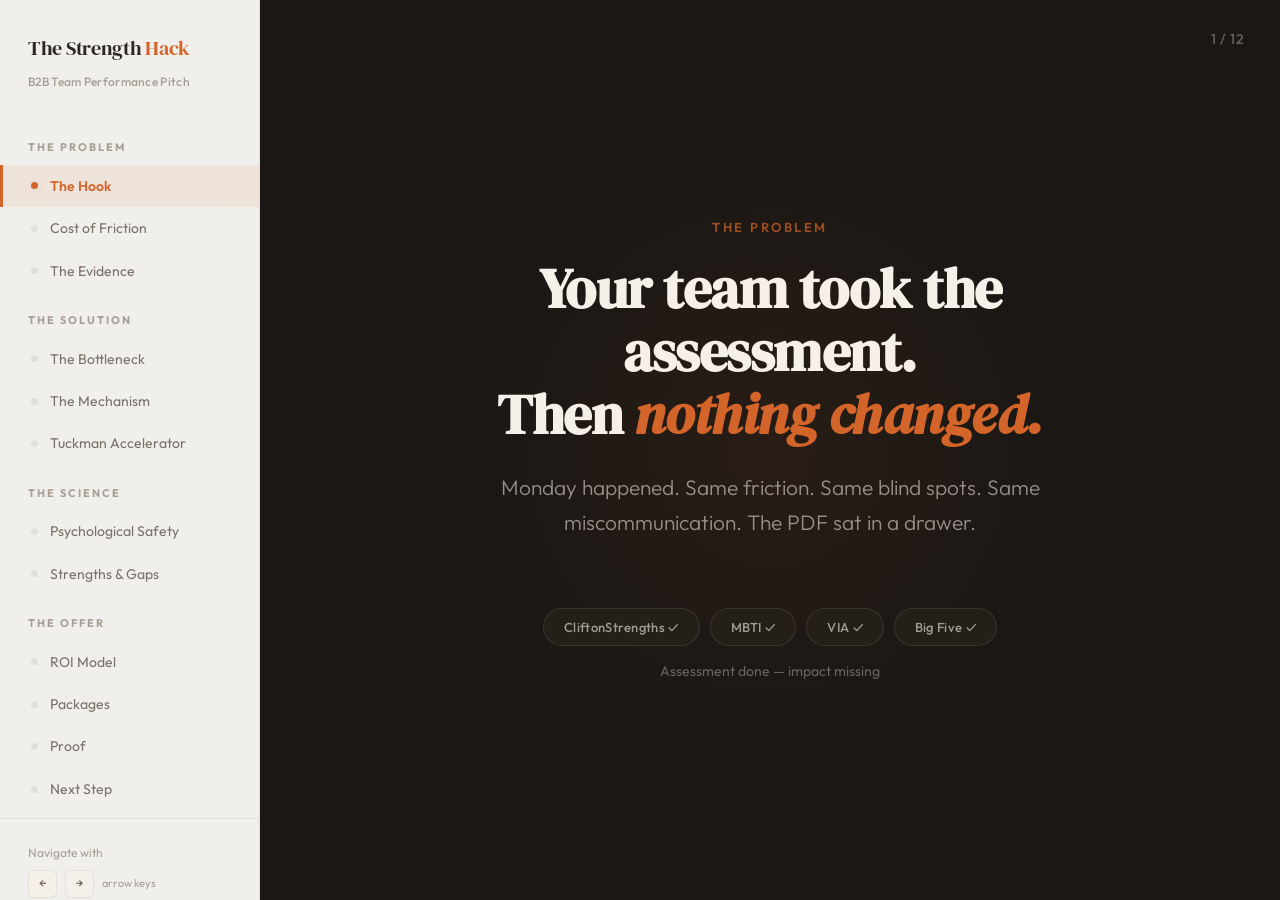
==== index.html @ 3b868e4e "Add files via upload" ====
<!DOCTYPE html>
<html lang="en">
<head>
<meta charset="UTF-8">
<meta name="viewport" content="width=device-width, initial-scale=1.0">
<title>The Strength Hack — B2B Pitch Deck</title>
<link rel="preconnect" href="https://fonts.googleapis.com">
<link rel="preconnect" href="https://fonts.gstatic.com" crossorigin>
<link href="https://fonts.googleapis.com/css2?family=DM+Serif+Display:ital@0;1&family=Outfit:wght@300;400;500;600;700&display=swap" rel="stylesheet">
<style>
  :root {
    --font-heading: 'DM Serif Display', Georgia, serif;
    --font-body: 'Outfit', -apple-system, sans-serif;
    --color-bg: #FDFBF7;
    --color-bg-alt: #F5F0E8;
    --color-bg-dark: #1A1714;
    --color-bg-dark-alt: #242018;
    --color-text: #2C2824;
    --color-text-muted: #7A7168;
    --color-text-light: #A89F94;
    --color-text-on-dark: #F5F0E8;
    --color-accent: #D4652A;
    --color-accent-hover: #BF5520;
    --color-accent-light: rgba(212, 101, 42, 0.08);
    --color-accent-glow: rgba(212, 101, 42, 0.15);
    --color-warm-gold: #C49A2A;
    --color-border: rgba(44, 40, 36, 0.08);
    --color-border-dark: rgba(245, 240, 232, 0.1);
    --radius-pill: 980px;
    --radius-card: 20px;
    --radius-small: 12px;
    --max-width: 1120px;
  }

  *, *::before, *::after { margin: 0; padding: 0; box-sizing: border-box; }
  html { -webkit-font-smoothing: antialiased; }

  body {
    font-family: var(--font-body);
    color: var(--color-text);
    background: var(--color-bg-dark);
    line-height: 1.6;
    overflow: hidden;
    height: 100vh;
    width: 100vw;
  }

  /* ——— LAYOUT ——— */
  .presentation-wrapper {
    display: flex;
    height: 100vh;
    width: 100vw;
  }

  /* ——— CHAPTER NAV ——— */
  .chapter-nav {
    width: 260px;
    min-width: 260px;
    height: 100vh;
    background: rgba(253, 251, 247, 0.95);
    backdrop-filter: blur(20px);
    -webkit-backdrop-filter: blur(20px);
    border-right: 1px solid var(--color-border);
    display: flex;
    flex-direction: column;
    padding: 32px 0;
    overflow-y: auto;
    z-index: 10;
  }

  .nav-brand {
    font-family: var(--font-heading);
    font-size: 20px;
    color: var(--color-text);
    padding: 0 28px;
    margin-bottom: 8px;
    letter-spacing: -0.3px;
  }
  .nav-brand span { color: var(--color-accent); }

  .nav-subtitle {
    font-size: 12px;
    font-weight: 500;
    color: var(--color-text-light);
    padding: 0 28px;
    margin-bottom: 36px;
    letter-spacing: 0.3px;
  }

  .chapter-group {
    margin-bottom: 8px;
  }

  .chapter-heading {
    font-size: 11px;
    font-weight: 700;
    letter-spacing: 2px;
    text-transform: uppercase;
    color: var(--color-text-light);
    padding: 12px 28px 8px;
  }

  .chapter-item {
    display: flex;
    align-items: center;
    gap: 12px;
    padding: 10px 28px;
    font-size: 14px;
    font-weight: 400;
    color: var(--color-text-muted);
    cursor: pointer;
    transition: all 0.25s ease;
    border-left: 3px solid transparent;
    text-decoration: none;
  }
  .chapter-item:hover {
    color: var(--color-text);
    background: var(--color-accent-light);
  }
  .chapter-item.active {
    color: var(--color-accent);
    font-weight: 600;
    background: var(--color-accent-light);
    border-left-color: var(--color-accent);
  }

  .chapter-dot {
    width: 7px;
    height: 7px;
    border-radius: 50%;
    background: var(--color-border);
    flex-shrink: 0;
    transition: all 0.25s ease;
  }
  .chapter-item.active .chapter-dot {
    background: var(--color-accent);
    box-shadow: 0 0 8px var(--color-accent-glow);
  }

  .nav-footer {
    margin-top: auto;
    padding: 24px 28px 0;
    border-top: 1px solid var(--color-border);
    font-size: 12px;
    color: var(--color-text-light);
  }
  .nav-footer-keys {
    display: flex;
    gap: 8px;
    margin-top: 8px;
  }
  .key-badge {
    padding: 4px 10px;
    border-radius: 6px;
    background: var(--color-bg-alt);
    border: 1px solid var(--color-border);
    font-size: 11px;
    font-weight: 600;
    color: var(--color-text-muted);
  }

  /* ——— SLIDE AREA ——— */
  .slide-area {
    flex: 1;
    height: 100vh;
    position: relative;
    overflow: hidden;
  }

  /* ——— SLIDE COUNTER ——— */
  .slide-counter {
    position: absolute;
    top: 28px;
    right: 36px;
    font-family: var(--font-body);
    font-size: 14px;
    font-weight: 500;
    color: var(--color-text-light);
    z-index: 20;
    letter-spacing: 0.5px;
    transition: color 0.5s ease;
  }
  .slide-counter.on-dark {
    color: rgba(245, 240, 232, 0.35);
  }

  /* ——— SLIDES ——— */
  .slide {
    position: absolute;
    inset: 0;
    display: flex;
    align-items: center;
    justify-content: center;
    padding: clamp(40px, 5vw, 80px);
    opacity: 0;
    transform: translateY(40px);
    transition: opacity 0.7s cubic-bezier(0.25, 0.46, 0.45, 0.94),
                transform 0.7s cubic-bezier(0.25, 0.46, 0.45, 0.94);
    pointer-events: none;
    will-change: opacity, transform;
  }
  .slide.active {
    opacity: 1;
    transform: translateY(0);
    pointer-events: auto;
  }
  .slide.exit-up {
    opacity: 0;
    transform: translateY(-40px);
  }

  .slide-inner {
    width: 100%;
    max-width: var(--max-width);
    margin: 0 auto;
  }

  /* ——— BACKGROUNDS ——— */
  .bg-light { background: var(--color-bg); }
  .bg-alt { background: var(--color-bg-alt); }
  .bg-dark {
    background: var(--color-bg-dark);
    color: var(--color-text-on-dark);
  }
  .bg-dark-alt {
    background: linear-gradient(135deg, var(--color-bg-dark) 0%, var(--color-bg-dark-alt) 100%);
    color: var(--color-text-on-dark);
  }

  /* ——— GLOW EFFECTS ——— */
  .glow-center::before {
    content: '';
    position: absolute;
    top: 50%;
    left: 50%;
    transform: translate(-50%, -50%);
    width: 700px;
    height: 700px;
    background: radial-gradient(circle, rgba(212, 101, 42, 0.08) 0%, transparent 60%);
    pointer-events: none;
  }
  .glow-top::before {
    content: '';
    position: absolute;
    top: -30%;
    left: 50%;
    transform: translateX(-50%);
    width: 800px;
    height: 800px;
    background: radial-gradient(circle, var(--color-accent-glow) 0%, transparent 70%);
    pointer-events: none;
    opacity: 0.5;
  }

  /* ——— TYPOGRAPHY ——— */
  .slide-label {
    font-family: var(--font-body);
    font-weight: 600;
    font-size: 13px;
    letter-spacing: 2.5px;
    text-transform: uppercase;
    color: var(--color-accent);
    margin-bottom: 20px;
    display: inline-block;
  }
  .bg-dark .slide-label,
  .bg-dark-alt .slide-label { color: rgba(212, 101, 42, 0.7); }

  .slide-headline {
    font-family: var(--font-heading);
    font-size: clamp(32px, 4.5vw, 56px);
    line-height: 1.12;
    letter-spacing: -0.5px;
    color: var(--color-text);
    max-width: 800px;
  }
  .bg-dark .slide-headline,
  .bg-dark-alt .slide-headline { color: var(--color-text-on-dark); }
  .slide-headline em {
    font-style: italic;
    color: var(--color-accent);
  }

  .slide-subhead {
    font-size: clamp(17px, 2vw, 21px);
    line-height: 1.65;
    color: var(--color-text-muted);
    max-width: 640px;
    font-weight: 300;
    margin-top: 24px;
  }
  .bg-dark .slide-subhead,
  .bg-dark-alt .slide-subhead { color: rgba(245, 240, 232, 0.55); }

  .slide-body {
    font-size: clamp(15px, 1.6vw, 18px);
    line-height: 1.75;
    color: var(--color-text-muted);
    max-width: 600px;
  }
  .bg-dark .slide-body,
  .bg-dark-alt .slide-body { color: rgba(245, 240, 232, 0.6); }

  /* ——— CARDS ——— */
  .card {
    padding: 36px 32px;
    border-radius: var(--radius-card);
    background: var(--color-bg);
    border: 1px solid var(--color-border);
    transition: all 0.3s ease;
  }
  .card-dark {
    background: var(--color-bg-dark-alt);
    border-color: var(--color-border-dark);
  }
  .card-accent {
    border-color: rgba(212, 101, 42, 0.15);
    background: linear-gradient(135deg, var(--color-accent-light), rgba(196, 154, 42, 0.04));
  }

  /* ——— STAT BLOCKS ——— */
  .stat-number {
    font-family: var(--font-heading);
    font-size: clamp(40px, 5vw, 64px);
    line-height: 1;
    color: var(--color-accent);
  }
  .stat-label {
    font-size: 15px;
    font-weight: 500;
    color: var(--color-text-muted);
    margin-top: 8px;
  }
  .bg-dark .stat-label,
  .bg-dark-alt .stat-label { color: rgba(245, 240, 232, 0.5); }

  /* ——— ICON BLOCKS ——— */
  .icon-box {
    width: 56px;
    height: 56px;
    border-radius: 16px;
    background: var(--color-accent-light);
    display: flex;
    align-items: center;
    justify-content: center;
    font-size: 26px;
    flex-shrink: 0;
  }
  .icon-box-dark {
    background: rgba(212, 101, 42, 0.12);
  }
  .icon-box-gold {
    background: rgba(196, 154, 42, 0.1);
  }

  /* ——— FLOW ARROW ——— */
  .flow-row {
    display: flex;
    align-items: center;
    gap: 24px;
    flex-wrap: wrap;
  }
  .flow-arrow {
    font-size: 24px;
    color: var(--color-text-light);
    font-weight: 300;
  }
  .bg-dark .flow-arrow { color: rgba(245, 240, 232, 0.2); }

  /* ——— GRID LAYOUTS ——— */
  .grid-2 { display: grid; grid-template-columns: 1fr 1fr; gap: 32px; align-items: start; }
  .grid-3 { display: grid; grid-template-columns: repeat(3, 1fr); gap: 28px; }
  .grid-4 { display: grid; grid-template-columns: repeat(4, 1fr); gap: 24px; }
  .grid-center { align-items: center; }

  /* ——— COMPARISON ——— */
  .vs-divider {
    width: 56px;
    height: 56px;
    border-radius: 50%;
    background: var(--color-accent);
    color: #fff;
    display: flex;
    align-items: center;
    justify-content: center;
    font-family: var(--font-heading);
    font-size: 18px;
    margin: 0 auto;
    position: relative;
    z-index: 2;
    box-shadow: 0 4px 20px rgba(212, 101, 42, 0.3);
  }

  /* ——— STEP LINE ——— */
  .step-row {
    display: flex;
    gap: 40px;
    position: relative;
  }
  .step-item {
    flex: 1;
    text-align: center;
  }
  .step-num {
    width: 64px;
    height: 64px;
    border-radius: 50%;
    border: 2px solid var(--color-accent);
    display: flex;
    align-items: center;
    justify-content: center;
    font-family: var(--font-heading);
    font-size: 26px;
    color: var(--color-accent);
    margin: 0 auto 20px;
    position: relative;
    z-index: 2;
  }
  .bg-dark .step-num {
    background: var(--color-bg-dark);
  }
  .step-title {
    font-family: var(--font-heading);
    font-size: 20px;
    color: var(--color-text);
    margin-bottom: 10px;
  }
  .bg-dark .step-title { color: var(--color-text-on-dark); }
  .step-desc {
    font-size: 15px;
    color: var(--color-text-muted);
    line-height: 1.65;
  }
  .bg-dark .step-desc { color: rgba(245, 240, 232, 0.5); }

  /* ——— TIMELINE ——— */
  .timeline {
    display: flex;
    align-items: flex-start;
    gap: 4px;
    margin-top: 40px;
    position: relative;
  }
  .timeline-stage {
    flex: 1;
    text-align: center;
    position: relative;
  }
  .timeline-bar {
    height: 8px;
    border-radius: 4px;
    margin-bottom: 16px;
    transition: all 0.3s ease;
  }
  .timeline-name {
    font-family: var(--font-heading);
    font-size: 17px;
    margin-bottom: 6px;
  }
  .timeline-detail {
    font-size: 13px;
    color: var(--color-text-muted);
    line-height: 1.5;
  }

  /* ——— PACKAGE CARDS ——— */
  .package-card {
    padding: 40px 32px;
    border-radius: var(--radius-card);
    background: var(--color-bg);
    border: 1px solid var(--color-border);
    display: flex;
    flex-direction: column;
  }
  .package-card.featured {
    border-color: var(--color-accent);
    box-shadow: 0 8px 40px rgba(212, 101, 42, 0.12);
    position: relative;
  }
  .package-card.featured::before {
    content: 'Recommended';
    position: absolute;
    top: -13px;
    left: 50%;
    transform: translateX(-50%);
    padding: 5px 18px;
    font-size: 11px;
    font-weight: 700;
    letter-spacing: 1px;
    text-transform: uppercase;
    color: #fff;
    background: var(--color-accent);
    border-radius: var(--radius-pill);
  }
  .package-name {
    font-family: var(--font-heading);
    font-size: 24px;
    color: var(--color-text);
    margin-bottom: 6px;
  }
  .package-duration {
    font-size: 14px;
    color: var(--color-accent);
    font-weight: 600;
    margin-bottom: 16px;
  }
  .package-desc {
    font-size: 15px;
    color: var(--color-text-muted);
    line-height: 1.65;
    margin-bottom: 24px;
    padding-bottom: 24px;
    border-bottom: 1px solid var(--color-border);
  }
  .package-list {
    list-style: none;
    flex: 1;
  }
  .package-list li {
    font-size: 14px;
    color: var(--color-text-muted);
    padding: 6px 0;
    display: flex;
    align-items: flex-start;
    gap: 10px;
    line-height: 1.5;
  }
  .package-list li::before {
    content: '✓';
    color: var(--color-accent);
    font-weight: 700;
    flex-shrink: 0;
    margin-top: 1px;
  }

  /* ——— BUTTONS ——— */
  .btn-primary {
    display: inline-flex;
    align-items: center;
    justify-content: center;
    padding: 16px 36px;
    font-family: var(--font-body);
    font-weight: 600;
    font-size: 16px;
    color: #fff;
    background: var(--color-accent);
    border: none;
    border-radius: var(--radius-pill);
    cursor: pointer;
    text-decoration: none;
    transition: all 0.3s cubic-bezier(0.25, 0.46, 0.45, 0.94);
    box-shadow: 0 4px 20px rgba(212, 101, 42, 0.25);
  }
  .btn-primary:hover {
    background: var(--color-accent-hover);
    transform: translateY(-2px);
    box-shadow: 0 8px 32px rgba(212, 101, 42, 0.35);
  }
  .btn-dark {
    display: inline-flex;
    align-items: center;
    justify-content: center;
    padding: 16px 36px;
    font-family: var(--font-body);
    font-weight: 600;
    font-size: 16px;
    color: var(--color-bg-dark);
    background: var(--color-text-on-dark);
    border: none;
    border-radius: var(--radius-pill);
    cursor: pointer;
    text-decoration: none;
    transition: all 0.3s ease;
  }
  .btn-dark:hover { background: #fff; }

  /* ——— PROOF BADGES ——— */
  .badge-row {
    display: flex;
    flex-wrap: wrap;
    gap: 10px;
    margin-top: 20px;
  }
  .badge {
    padding: 8px 20px;
    border-radius: var(--radius-pill);
    font-size: 13px;
    font-weight: 500;
    letter-spacing: 0.3px;
  }
  .badge-light {
    background: var(--color-bg);
    border: 1px solid var(--color-border);
    color: var(--color-text-muted);
  }
  .badge-dark {
    background: var(--color-bg-dark-alt);
    border: 1px solid var(--color-border-dark);
    color: rgba(245, 240, 232, 0.6);
  }

  /* ——— CONTENT ANIMATIONS ——— */
  .slide .anim {
    opacity: 0;
    transform: translateY(24px);
    transition: opacity 0.6s cubic-bezier(0.25, 0.46, 0.45, 0.94),
                transform 0.6s cubic-bezier(0.25, 0.46, 0.45, 0.94);
  }
  .slide.active .anim { opacity: 1; transform: translateY(0); }
  .slide.active .anim.d1 { transition-delay: 0.1s; }
  .slide.active .anim.d2 { transition-delay: 0.2s; }
  .slide.active .anim.d3 { transition-delay: 0.3s; }
  .slide.active .anim.d4 { transition-delay: 0.4s; }
  .slide.active .anim.d5 { transition-delay: 0.5s; }
  .slide.active .anim.d6 { transition-delay: 0.6s; }

  /* ——— QUOTE ——— */
  .quote-mark {
    font-family: var(--font-heading);
    font-size: 72px;
    line-height: 1;
    color: var(--color-accent);
    opacity: 0.3;
    margin-bottom: -16px;
  }

  /* ——— COST LIST ——— */
  .cost-item {
    display: flex;
    align-items: center;
    gap: 16px;
    padding: 16px 0;
    border-bottom: 1px solid var(--color-border);
  }
  .cost-item:last-child { border-bottom: none; }
  .cost-emoji {
    font-size: 22px;
    width: 40px;
    text-align: center;
    flex-shrink: 0;
  }
  .cost-text {
    font-size: 17px;
    color: var(--color-text);
    font-weight: 500;
  }

  /* ——— BEFORE / AFTER ——— */
  .before-after-header {
    font-family: var(--font-heading);
    font-size: 20px;
    margin-bottom: 20px;
    padding-bottom: 16px;
    border-bottom: 1px solid var(--color-border);
  }
  .before-after-header.before { color: var(--color-text-muted); }
  .before-after-header.after { color: var(--color-accent); }
  .ba-list {
    list-style: none;
  }
  .ba-list li {
    font-size: 15px;
    color: var(--color-text-muted);
    padding: 7px 0;
    display: flex;
    align-items: flex-start;
    gap: 10px;
    line-height: 1.55;
  }
  .ba-list li .li-icon {
    flex-shrink: 0;
    margin-top: 2px;
    font-size: 14px;
  }

  /* ——— RESPONSIVE ——— */
  @media (max-width: 1100px) {
    .grid-2 { grid-template-columns: 1fr; }
    .grid-3 { grid-template-columns: 1fr; }
    .grid-4 { grid-template-columns: 1fr 1fr; }
    .step-row { flex-direction: column; gap: 24px; }
    .timeline { flex-direction: column; }
  }
  @media (max-width: 800px) {
    .chapter-nav { display: none; }
    .grid-4 { grid-template-columns: 1fr; }
  }
</style>
</head>
<body>

<div class="presentation-wrapper">

  <!-- CHAPTER NAV -->
  <nav class="chapter-nav">
    <a href="https://strength-hack.com/" target="_blank" class="nav-brand" style="text-decoration: none; color: var(--color-text);">The Strength <span>Hack</span></a>
    <div class="nav-subtitle">B2B Team Performance Pitch</div>

    <div class="chapter-group">
      <div class="chapter-heading">The Problem</div>
      <div class="chapter-item active" data-slide="0">
        <span class="chapter-dot"></span> The Hook
      </div>
      <div class="chapter-item" data-slide="1">
        <span class="chapter-dot"></span> Cost of Friction
      </div>
      <div class="chapter-item" data-slide="2">
        <span class="chapter-dot"></span> The Evidence
      </div>
    </div>

    <div class="chapter-group">
      <div class="chapter-heading">The Solution</div>
      <div class="chapter-item" data-slide="3">
        <span class="chapter-dot"></span> The Bottleneck
      </div>
      <div class="chapter-item" data-slide="4">
        <span class="chapter-dot"></span> The Mechanism
      </div>
      <div class="chapter-item" data-slide="5">
        <span class="chapter-dot"></span> Tuckman Accelerator
      </div>
    </div>

    <div class="chapter-group">
      <div class="chapter-heading">The Science</div>
      <div class="chapter-item" data-slide="6">
        <span class="chapter-dot"></span> Psychological Safety
      </div>
      <div class="chapter-item" data-slide="7">
        <span class="chapter-dot"></span> Strengths &amp; Gaps
      </div>
    </div>

    <div class="chapter-group">
      <div class="chapter-heading">The Offer</div>
      <div class="chapter-item" data-slide="8">
        <span class="chapter-dot"></span> ROI Model
      </div>
      <div class="chapter-item" data-slide="9">
        <span class="chapter-dot"></span> Packages
      </div>
      <div class="chapter-item" data-slide="10">
        <span class="chapter-dot"></span> Proof
      </div>
      <div class="chapter-item" data-slide="11">
        <span class="chapter-dot"></span> Next Step
      </div>
    </div>

    <div class="nav-footer">
      Navigate with
      <div class="nav-footer-keys">
        <span class="key-badge">←</span>
        <span class="key-badge">→</span>
        <span style="font-size: 11px; color: var(--color-text-light); align-self: center;">arrow keys</span>
      </div>
    </div>
  </nav>

  <!-- SLIDE AREA -->
  <div class="slide-area">
    <div class="slide-counter" id="slideCounter">1 / 12</div>

    <!-- ==================== SLIDE 1: HOOK ==================== -->
    <div class="slide bg-dark glow-center active" data-index="0">
      <div class="slide-inner" style="text-align: center; display: flex; flex-direction: column; align-items: center;">
        <div class="slide-label anim">The Problem</div>
        <h1 class="slide-headline anim d1" style="max-width: 760px;">
          Your team took the assessment.<br>Then <em>nothing changed.</em>
        </h1>
        <p class="slide-subhead anim d2" style="max-width: 580px; margin-left: auto; margin-right: auto;">
          Monday happened. Same friction. Same blind spots. Same miscommunication. The PDF sat in a drawer.
        </p>
        <div style="margin-top: 48px;" class="anim d3">
          <div class="badge-row" style="justify-content: center;">
            <span class="badge badge-dark">CliftonStrengths ✓</span>
            <span class="badge badge-dark">MBTI ✓</span>
            <span class="badge badge-dark">VIA ✓</span>
            <span class="badge badge-dark">Big Five ✓</span>
          </div>
          <p style="font-size: 14px; color: rgba(245,240,232,0.35); margin-top: 14px;">Assessment done — impact missing</p>
        </div>
      </div>
    </div>

    <!-- ==================== SLIDE 2: COST ==================== -->
    <div class="slide bg-light" data-index="1">
      <div class="slide-inner">
        <div class="slide-label anim">The Hidden Cost</div>
        <h2 class="slide-headline anim d1" style="max-width: 680px;">
          Friction isn't annoying.<br>It's <em>expensive.</em>
        </h2>
        <p class="slide-subhead anim d2" style="margin-bottom: 48px;">
          Every unresolved team problem compounds — across every person, every week.
        </p>
        <div class="grid-4 anim d3">
          <div class="card" style="text-align: center; padding: 32px 24px;">
            <div style="font-size: 32px; margin-bottom: 12px;">🐌</div>
            <div style="font-family: var(--font-heading); font-size: 18px; color: var(--color-text); margin-bottom: 8px;">Slower Decisions</div>
            <div style="font-size: 14px; color: var(--color-text-muted);">Unclear roles → more loops</div>
          </div>
          <div class="card" style="text-align: center; padding: 32px 24px;">
            <div style="font-size: 32px; margin-bottom: 12px;">🔁</div>
            <div style="font-family: var(--font-heading); font-size: 18px; color: var(--color-text); margin-bottom: 8px;">Repeated Rework</div>
            <div style="font-size: 14px; color: var(--color-text-muted);">Misalignment → wasted cycles</div>
          </div>
          <div class="card" style="text-align: center; padding: 32px 24px;">
            <div style="font-size: 32px; margin-bottom: 12px;">💥</div>
            <div style="font-family: var(--font-heading); font-size: 18px; color: var(--color-text); margin-bottom: 8px;">Avoidable Conflict</div>
            <div style="font-size: 14px; color: var(--color-text-muted);">Blind spots → friction</div>
          </div>
          <div class="card" style="text-align: center; padding: 32px 24px;">
            <div style="font-size: 32px; margin-bottom: 12px;">👋</div>
            <div style="font-family: var(--font-heading); font-size: 18px; color: var(--color-text); margin-bottom: 8px;">Quiet Quitting</div>
            <div style="font-size: 14px; color: var(--color-text-muted);">Disengagement → turnover</div>
          </div>
        </div>
        <p class="anim d4" style="font-size: 15px; color: var(--color-text-light); margin-top: 32px; text-align: center;">
          Even a small efficiency gain pays back immediately — because it scales across every week, every person.
        </p>
      </div>
    </div>

    <!-- ==================== SLIDE 3: EVIDENCE ==================== -->
    <div class="slide bg-alt" data-index="2">
      <div class="slide-inner">
        <div class="grid-2 grid-center" style="gap: 64px;">
          <div>
            <div class="slide-label anim">The Evidence</div>
            <h2 class="slide-headline anim d1">
              This isn't soft.<br>It's <em>Gallup-proven.</em>
            </h2>
            <p class="slide-subhead anim d2">
              Gallup's large-scale meta-analyses link higher team engagement directly to hard business outcomes.
            </p>
          </div>
          <div>
            <div class="card anim d2" style="padding: 40px 36px;">
              <div style="font-size: 13px; font-weight: 600; letter-spacing: 2px; text-transform: uppercase; color: var(--color-accent); margin-bottom: 24px;">Engagement drives</div>
              <div style="display: flex; flex-direction: column; gap: 20px;">
                <div style="display: flex; align-items: center; gap: 16px;">
                  <div class="icon-box">📈</div>
                  <div>
                    <div style="font-family: var(--font-heading); font-size: 20px;">Productivity</div>
                    <div style="font-size: 14px; color: var(--color-text-muted);">Higher output per team</div>
                  </div>
                </div>
                <div style="display: flex; align-items: center; gap: 16px;">
                  <div class="icon-box icon-box-gold">💰</div>
                  <div>
                    <div style="font-family: var(--font-heading); font-size: 20px;">Profitability</div>
                    <div style="font-size: 14px; color: var(--color-text-muted);">Better margins, fewer losses</div>
                  </div>
                </div>
                <div style="display: flex; align-items: center; gap: 16px;">
                  <div class="icon-box">🔒</div>
                  <div>
                    <div style="font-family: var(--font-heading); font-size: 20px;">Retention</div>
                    <div style="font-size: 14px; color: var(--color-text-muted);">Lower turnover &amp; absenteeism</div>
                  </div>
                </div>
              </div>
            </div>
          </div>
        </div>
      </div>
    </div>

    <!-- ==================== SLIDE 4: BOTTLENECK ==================== -->
    <div class="slide bg-light" data-index="3">
      <div class="slide-inner">
        <div class="slide-label anim">The Bottleneck</div>
        <h2 class="slide-headline anim d1" style="margin-bottom: 48px; max-width: 720px;">
          Teams don't have an <em>operating system.</em>
        </h2>
        <div class="grid-2 anim d2" style="gap: 40px;">
          <div class="card" style="padding: 36px 32px;">
            <div class="before-after-header before">❌&ensp;Where most companies stop</div>
            <ul class="ba-list">
              <li><span class="li-icon">📄</span> A PDF with assessment results</li>
              <li><span class="li-icon">🎤</span> A one-off workshop</li>
              <li><span class="li-icon">🖼️</span> A poster on the wall</li>
              <li><span class="li-icon">🤷</span> Back to business as usual</li>
            </ul>
          </div>
          <div class="card card-accent" style="padding: 36px 32px;">
            <div class="before-after-header after">✓&ensp;What high-performing teams run on</div>
            <ul class="ba-list">
              <li><span class="li-icon">📐</span> Clear decision rules</li>
              <li><span class="li-icon">⚡</span> Explicit conflict agreements</li>
              <li><span class="li-icon">🎯</span> Role clarity from strengths</li>
              <li><span class="li-icon">🗣️</span> A shared team language</li>
            </ul>
          </div>
        </div>
      </div>
    </div>

    <!-- ==================== SLIDE 5: MECHANISM ==================== -->
    <div class="slide bg-dark glow-center" data-index="4">
      <div class="slide-inner" style="text-align: center; display: flex; flex-direction: column; align-items: center;">
        <div class="slide-label anim">Our Mechanism</div>
        <h2 class="slide-headline anim d1" style="margin-bottom: 56px;">
          Import → Analyze → <em>Act</em>
        </h2>
        <div class="step-row anim d2" style="width: 100%; max-width: 880px;">
          <div class="step-item">
            <div class="step-num">1</div>
            <div class="step-title">Import</div>
            <div class="step-desc">Bring your existing assessment results — CliftonStrengths, MBTI, VIA — or take our built-in Big Five in 5 minutes.</div>
          </div>
          <div style="font-size: 28px; color: rgba(245,240,232,0.15); align-self: center; margin-top: -20px;">→</div>
          <div class="step-item">
            <div class="step-num">2</div>
            <div class="step-title">Analyze</div>
            <div class="step-desc">AI maps your team dynamics in real time: complementary strengths, friction points, blind spots, and gaps.</div>
          </div>
          <div style="font-size: 28px; color: rgba(245,240,232,0.15); align-self: center; margin-top: -20px;">→</div>
          <div class="step-item">
            <div class="step-num">3</div>
            <div class="step-title">Act</div>
            <div class="step-desc">Turn insights into team agreements, coaching conversations, action plans, and exportable reports.</div>
          </div>
        </div>
      </div>
    </div>

    <!-- ==================== SLIDE 6: TUCKMAN ==================== -->
    <div class="slide bg-alt" data-index="5">
      <div class="slide-inner">
        <div class="slide-label anim">Tuckman Accelerator</div>
        <h2 class="slide-headline anim d1" style="max-width: 700px;">
          Storming is normal.<br>Staying there is <em>the problem.</em>
        </h2>
        <p class="slide-subhead anim d2" style="margin-bottom: 16px;">
          We accelerate norming by making expectations explicit: roles, communication rights, and feedback loops.
        </p>
        <div class="timeline anim d3">
          <div class="timeline-stage">
            <div class="timeline-bar" style="background: rgba(44,40,36,0.08); border-radius: 4px 0 0 4px;"></div>
            <div class="timeline-name" style="color: var(--color-text-light);">Forming</div>
            <div class="timeline-detail">Polite, uncertain</div>
          </div>
          <div class="timeline-stage">
            <div class="timeline-bar" style="background: linear-gradient(90deg, var(--color-accent), #e07840); box-shadow: 0 2px 12px rgba(212,101,42,0.3);"></div>
            <div class="timeline-name" style="color: var(--color-accent);">Storming</div>
            <div class="timeline-detail">Friction, conflict — <strong style="color: var(--color-accent);">shorten this</strong></div>
          </div>
          <div class="timeline-stage">
            <div class="timeline-bar" style="background: linear-gradient(90deg, var(--color-warm-gold), #d4b42a);"></div>
            <div class="timeline-name" style="color: var(--color-warm-gold);">Norming</div>
            <div class="timeline-detail">Agreements, clarity</div>
          </div>
          <div class="timeline-stage">
            <div class="timeline-bar" style="background: linear-gradient(90deg, #5a8a4a, #6ea05a); border-radius: 0 4px 4px 0;"></div>
            <div class="timeline-name" style="color: #6ea05a;">Performing</div>
            <div class="timeline-detail">Flow, results</div>
          </div>
        </div>
        <div class="anim d4" style="margin-top: 40px;">
          <div class="card card-accent" style="padding: 24px 32px; display: inline-flex; align-items: center; gap: 16px;">
            <div style="font-size: 24px;">⚡</div>
            <div style="font-size: 16px; color: var(--color-text); font-weight: 500;">We make the implicit explicit — so norming happens in weeks, not months.</div>
          </div>
        </div>
      </div>
    </div>

    <!-- ==================== SLIDE 7: PSYCH SAFETY ==================== -->
    <div class="slide bg-dark-alt glow-center" data-index="6">
      <div class="slide-inner">
        <div class="grid-2 grid-center" style="gap: 64px;">
          <div>
            <div class="slide-label anim">The Science</div>
            <h2 class="slide-headline anim d1">
              Psychological safety is a <em>performance lever.</em>
            </h2>
            <p class="slide-subhead anim d2">
              Google's Project Aristotle found it was the key differentiator in effective teams. Not talent. Not resources. Safety.
            </p>
          </div>
          <div>
            <div class="card card-dark anim d3" style="padding: 40px 36px;">
              <div style="font-size: 13px; font-weight: 600; letter-spacing: 2px; text-transform: uppercase; color: var(--color-accent); opacity: 0.7; margin-bottom: 28px;">In practice, this means</div>
              <div style="display: flex; flex-direction: column; gap: 24px;">
                <div style="display: flex; align-items: flex-start; gap: 16px;">
                  <div class="icon-box icon-box-dark" style="min-width: 48px; width: 48px; height: 48px; border-radius: 14px; font-size: 22px;">🗣️</div>
                  <div>
                    <div style="font-family: var(--font-heading); font-size: 18px; color: var(--color-text-on-dark);">People speak up earlier</div>
                    <div style="font-size: 14px; color: rgba(245,240,232,0.45);">Ideas and concerns surface before they escalate</div>
                  </div>
                </div>
                <div style="display: flex; align-items: flex-start; gap: 16px;">
                  <div class="icon-box icon-box-dark" style="min-width: 48px; width: 48px; height: 48px; border-radius: 14px; font-size: 22px;">🐛</div>
                  <div>
                    <div style="font-family: var(--font-heading); font-size: 18px; color: var(--color-text-on-dark);">Errors surface faster</div>
                    <div style="font-size: 14px; color: rgba(245,240,232,0.45);">No blame culture → faster correction loops</div>
                  </div>
                </div>
                <div style="display: flex; align-items: flex-start; gap: 16px;">
                  <div class="icon-box icon-box-dark" style="min-width: 48px; width: 48px; height: 48px; border-radius: 14px; font-size: 22px;">🔄</div>
                  <div>
                    <div style="font-family: var(--font-heading); font-size: 18px; color: var(--color-text-on-dark);">Learning cycles shorten</div>
                    <div style="font-size: 14px; color: rgba(245,240,232,0.45);">Teams iterate and improve faster</div>
                  </div>
                </div>
              </div>
            </div>
          </div>
        </div>
      </div>
    </div>

    <!-- ==================== SLIDE 8: STRENGTHS & GAPS ==================== -->
    <div class="slide bg-light" data-index="7">
      <div class="slide-inner">
        <div class="slide-label anim">Strengths + Gaps</div>
        <h2 class="slide-headline anim d1" style="max-width: 700px;">
          Stop staffing by <em>guesswork.</em>
        </h2>
        <p class="slide-subhead anim d2" style="margin-bottom: 48px;">
          We map your team as a system: complementary pairs, friction points, and capability gaps.
        </p>
        <div class="grid-3 anim d3">
          <div class="card" style="text-align: center; padding: 36px 28px;">
            <div class="icon-box" style="margin: 0 auto 20px;">🔍</div>
            <div style="font-family: var(--font-heading); font-size: 20px; margin-bottom: 10px;">What should this team stop doing?</div>
            <div style="font-size: 14px; color: var(--color-text-muted); line-height: 1.65;">Identify draining activities that work against the team's natural strengths.</div>
          </div>
          <div class="card card-accent" style="text-align: center; padding: 36px 28px;">
            <div class="icon-box" style="margin: 0 auto 20px; background: rgba(212,101,42,0.12);">🧩</div>
            <div style="font-family: var(--font-heading); font-size: 20px; margin-bottom: 10px;">Where do we need a different profile?</div>
            <div style="font-size: 14px; color: var(--color-text-muted); line-height: 1.65;">Surface capability gaps that no current member covers.</div>
          </div>
          <div class="card" style="text-align: center; padding: 36px 28px;">
            <div class="icon-box icon-box-gold" style="margin: 0 auto 20px;">⚖️</div>
            <div style="font-family: var(--font-heading); font-size: 20px; margin-bottom: 10px;">Re-shape or re-staff?</div>
            <div style="font-size: 14px; color: var(--color-text-muted); line-height: 1.65;">Decide when to adjust roles versus when to bring in new strengths.</div>
          </div>
        </div>
      </div>
    </div>

    <!-- ==================== SLIDE 9: ROI ==================== -->
    <div class="slide bg-alt" data-index="8">
      <div class="slide-inner">
        <div class="grid-2 grid-center" style="gap: 64px;">
          <div>
            <div class="slide-label anim">The ROI Model</div>
            <h2 class="slide-headline anim d1">
              Simple math.<br><em>CFO-friendly.</em>
            </h2>
            <p class="slide-subhead anim d2">
              We use a conservative baseline in every pilot. No inflated promises — just math that holds up.
            </p>
          </div>
          <div>
            <div class="card anim d2" style="padding: 44px 40px;">
              <div style="margin-bottom: 32px;">
                <div class="stat-number">60 min</div>
                <div class="stat-label">saved per person per week</div>
              </div>
              <div style="display: flex; align-items: center; gap: 12px; padding: 16px 0; border-top: 1px solid var(--color-border); font-size: 15px; color: var(--color-text-muted);">
                <span style="font-size: 20px;">×</span>
                <span><strong style="color: var(--color-text);">10 people</strong> = 10 hours/week recovered</span>
              </div>
              <div style="display: flex; align-items: center; gap: 12px; padding: 16px 0; border-top: 1px solid var(--color-border); font-size: 15px; color: var(--color-text-muted);">
                <span style="font-size: 20px;">×</span>
                <span><strong style="color: var(--color-text);">Fully loaded cost</strong> = your baseline ROI</span>
              </div>
              <div style="margin-top: 20px; padding: 16px 20px; background: var(--color-accent-light); border-radius: var(--radius-small); font-size: 14px; color: var(--color-text); font-weight: 500;">
                ⚡ Before counting retention and quality improvements
              </div>
            </div>
          </div>
        </div>
      </div>
    </div>

    <!-- ==================== SLIDE 10: PACKAGES ==================== -->
    <div class="slide bg-light" data-index="9">
      <div class="slide-inner">
        <div class="slide-label anim" style="text-align: center; display: block;">Our Packages</div>
        <h2 class="slide-headline anim d1" style="text-align: center; margin: 0 auto 48px;">
          A system, <em>not software.</em>
        </h2>
        <div class="grid-2 anim d2" style="gap: 32px; max-width: 880px; margin: 0 auto;">
          <div class="package-card">
            <div class="package-name">Team Performance Sprint</div>
            <div class="package-duration">2–3 weeks</div>
            <div class="package-desc">Rapid diagnostic and alignment for teams that need clarity fast.</div>
            <ul class="package-list">
              <li>Intake + assessment import</li>
              <li>1:1 leader alignment (goals, KPIs)</li>
              <li>1:1 team member onboarding calls</li>
              <li>Team synergy report + team canvas</li>
              <li>Action plan workshop</li>
              <li>2-week follow-up check</li>
            </ul>
          </div>
          <div class="package-card featured">
            <div class="package-name">Team Re-Design</div>
            <div class="package-duration">6–8 weeks</div>
            <div class="package-desc">Deep restructuring for teams ready to change how they operate.</div>
            <ul class="package-list">
              <li>Everything in Performance Sprint</li>
              <li>Role &amp; decision architecture</li>
              <li>Gap plan: hire / swap / upskill</li>
              <li>Operating agreements + rituals</li>
              <li>Embedded team routines</li>
              <li>Optional: leadership coaching cadence</li>
            </ul>
          </div>
        </div>
        <p class="anim d3" style="text-align: center; margin-top: 32px; font-size: 15px; color: var(--color-text-light);">
          The platform is the delivery engine. The value is the transformation. →
          <a href="https://strength-hack.com/" target="_blank" style="color: var(--color-accent); text-decoration: none; font-weight: 500; border-bottom: 1px solid transparent; transition: border-color 0.2s ease;">strength-hack.com</a>
        </p>
      </div>
    </div>

    <!-- ==================== SLIDE 11: PROOF ==================== -->
    <div class="slide bg-dark" data-index="10">
      <div class="slide-inner" style="text-align: center; display: flex; flex-direction: column; align-items: center;">
        <div class="slide-label anim">Proof</div>
        <h2 class="slide-headline anim d1" style="margin-bottom: 48px;">
          Built on <em>1,000+ hours</em> of real coaching.
        </h2>
        <div class="grid-3 anim d2" style="width: 100%; max-width: 880px; margin-bottom: 48px;">
          <div class="card card-dark" style="text-align: center; padding: 32px 24px;">
            <div class="stat-number" style="font-size: 48px;">500+</div>
            <div class="stat-label">Professionals served</div>
          </div>
          <div class="card card-dark" style="text-align: center; padding: 32px 24px;">
            <div class="stat-number" style="font-size: 48px;">4.9<span style="font-size: 24px; color: var(--color-warm-gold);">/5</span></div>
            <div class="stat-label">User rating</div>
          </div>
          <div class="card card-dark" style="text-align: center; padding: 32px 24px;">
            <div class="stat-number" style="font-size: 48px;">1,000+</div>
            <div class="stat-label">Coaching hours</div>
          </div>
        </div>
        <div class="card card-dark anim d3" style="max-width: 640px; width: 100%; text-align: left; padding: 36px 36px;">
          <div class="quote-mark">"</div>
          <p style="font-size: 17px; line-height: 1.75; color: rgba(245,240,232,0.7); font-style: italic; margin-bottom: 20px;">
            After the diagnostic, we cut our escalation meetings by half. Ownership became clear because everyone understood their complementary strengths. It's a system that stays.
          </p>
          <div style="font-size: 14px; font-weight: 600; color: var(--color-text-on-dark);">— Team Lead, SaaS Company</div>
        </div>
      </div>
    </div>

    <!-- ==================== SLIDE 12: CLOSE ==================== -->
    <div class="slide bg-dark-alt glow-center" data-index="11">
      <div class="slide-inner" style="text-align: center; display: flex; flex-direction: column; align-items: center;">
        <div class="slide-label anim">Next Step</div>
        <h2 class="slide-headline anim d1" style="max-width: 680px;">
          The easiest <em>"yes"</em> you'll give this quarter.
        </h2>
        <p class="slide-subhead anim d2" style="max-width: 560px; margin-bottom: 48px; margin-left: auto; margin-right: auto;">
          One conversation. Zero commitment. Full clarity.
        </p>
        <div class="anim d3" style="display: flex; gap: 24px; flex-wrap: wrap; justify-content: center; margin-bottom: 48px;">
          <div class="card card-dark" style="padding: 28px 32px; text-align: left; min-width: 220px;">
            <div style="font-size: 28px; margin-bottom: 12px;">📞</div>
            <div style="font-family: var(--font-heading); font-size: 20px; color: var(--color-text-on-dark); margin-bottom: 6px;">45-min Discovery</div>
            <div style="font-size: 14px; color: rgba(245,240,232,0.45);">Understand your team's context</div>
          </div>
          <div class="card card-dark" style="padding: 28px 32px; text-align: left; min-width: 220px;">
            <div style="font-size: 28px; margin-bottom: 12px;">🔬</div>
            <div style="font-family: var(--font-heading); font-size: 20px; color: var(--color-text-on-dark); margin-bottom: 6px;">2-Week Diagnostic</div>
            <div style="font-size: 14px; color: rgba(245,240,232,0.45);">Team map + top 3 friction points</div>
          </div>
          <div class="card card-dark" style="padding: 28px 32px; text-align: left; min-width: 220px;">
            <div style="font-size: 28px; margin-bottom: 12px;">📋</div>
            <div style="font-family: var(--font-heading); font-size: 20px; color: var(--color-text-on-dark); margin-bottom: 6px;">30-Day Action Plan</div>
            <div style="font-size: 14px; color: rgba(245,240,232,0.45);">Concrete steps your team can run</div>
          </div>
        </div>
        <div class="anim d4">
          <a href="https://calendar.app.google/rjkerVN3rhHKscfh8" target="_blank" class="btn-primary" style="padding: 20px 48px; font-size: 18px;">Book Your Free Discovery Call</a>
        </div>
        <p class="anim d5" style="font-size: 14px; color: rgba(245,240,232,0.3); margin-top: 20px;">
          Would next Tuesday or Thursday work?
        </p>
        <a href="https://strength-hack.com/" target="_blank" class="anim d6" style="font-size: 13px; color: rgba(212,101,42,0.5); margin-top: 12px; text-decoration: none; border-bottom: 1px solid rgba(212,101,42,0.2); transition: all 0.2s ease;">strength-hack.com</a>
      </div>
    </div>

  </div><!-- /slide-area -->
</div><!-- /presentation-wrapper -->

<script>
  const slides = document.querySelectorAll('.slide');
  const chapterItems = document.querySelectorAll('.chapter-item');
  const counter = document.getElementById('slideCounter');
  const totalSlides = slides.length;
  let currentSlide = 0;
  let transitioning = false;

  function updateCounter() {
    counter.textContent = `${currentSlide + 1} / ${totalSlides}`;
    const isDark = slides[currentSlide].classList.contains('bg-dark') ||
                   slides[currentSlide].classList.contains('bg-dark-alt');
    counter.classList.toggle('on-dark', isDark);
  }

  function updateChapterNav() {
    chapterItems.forEach(item => {
      const slideIndex = parseInt(item.dataset.slide);
      item.classList.toggle('active', slideIndex === currentSlide);
    });
  }

  function goToSlide(index) {
    if (index < 0 || index >= totalSlides || index === currentSlide || transitioning) return;
    transitioning = true;

    const direction = index > currentSlide ? 1 : -1;
    const current = slides[currentSlide];
    const next = slides[index];

    // Exit current
    current.classList.remove('active');
    if (direction > 0) {
      current.classList.add('exit-up');
    }

    // Enter next
    next.style.transform = direction > 0 ? 'translateY(40px)' : 'translateY(-40px)';
    next.style.opacity = '0';

    requestAnimationFrame(() => {
      next.classList.add('active');
      next.style.transform = '';
      next.style.opacity = '';
    });

    setTimeout(() => {
      current.classList.remove('exit-up');
      transitioning = false;
    }, 700);

    currentSlide = index;
    updateCounter();
    updateChapterNav();
  }

  // Keyboard nav
  document.addEventListener('keydown', (e) => {
    if (e.key === 'ArrowRight' || e.key === 'ArrowDown') {
      e.preventDefault();
      goToSlide(currentSlide + 1);
    } else if (e.key === 'ArrowLeft' || e.key === 'ArrowUp') {
      e.preventDefault();
      goToSlide(currentSlide - 1);
    }
  });

  // Chapter nav clicks
  chapterItems.forEach(item => {
    item.addEventListener('click', () => {
      const index = parseInt(item.dataset.slide);
      goToSlide(index);
    });
  });

  // Init
  updateCounter();
  updateChapterNav();
</script>

</body>
</html>
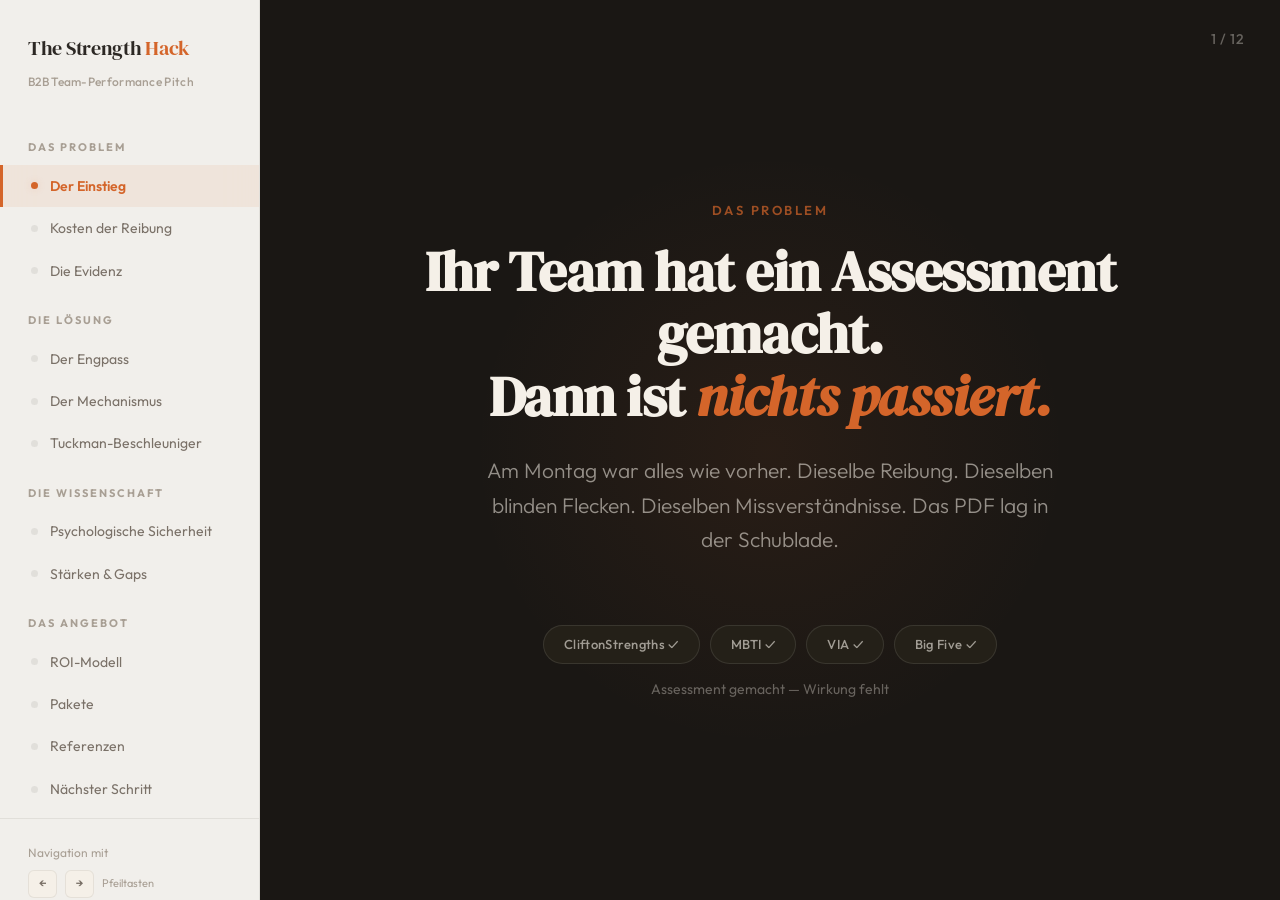
==== commit 3adccbfc: "Add files via upload" ====
--- a/index.html
+++ b/index.html
@@ -1,9 +1,9 @@
 <!DOCTYPE html>
-<html lang="en">
+<html lang="de">
 <head>
 <meta charset="UTF-8">
 <meta name="viewport" content="width=device-width, initial-scale=1.0">
-<title>The Strength Hack — B2B Pitch Deck</title>
+<title>The Strength Hack — B2B Pitch Deck (DE)</title>
 <link rel="preconnect" href="https://fonts.googleapis.com">
 <link rel="preconnect" href="https://fonts.gstatic.com" crossorigin>
 <link href="https://fonts.googleapis.com/css2?family=DM+Serif+Display:ital@0;1&family=Outfit:wght@300;400;500;600;700&display=swap" rel="stylesheet">
@@ -478,7 +478,7 @@
     position: relative;
   }
   .package-card.featured::before {
-    content: 'Recommended';
+    content: 'Empfohlen';
     position: absolute;
     top: -13px;
     left: 50%;
@@ -694,66 +694,66 @@
   <!-- CHAPTER NAV -->
   <nav class="chapter-nav">
     <a href="https://strength-hack.com/" target="_blank" class="nav-brand" style="text-decoration: none; color: var(--color-text);">The Strength <span>Hack</span></a>
-    <div class="nav-subtitle">B2B Team Performance Pitch</div>
+    <div class="nav-subtitle">B2B Team-Performance Pitch</div>
 
     <div class="chapter-group">
-      <div class="chapter-heading">The Problem</div>
+      <div class="chapter-heading">Das Problem</div>
       <div class="chapter-item active" data-slide="0">
-        <span class="chapter-dot"></span> The Hook
+        <span class="chapter-dot"></span> Der Einstieg
       </div>
       <div class="chapter-item" data-slide="1">
-        <span class="chapter-dot"></span> Cost of Friction
+        <span class="chapter-dot"></span> Kosten der Reibung
       </div>
       <div class="chapter-item" data-slide="2">
-        <span class="chapter-dot"></span> The Evidence
+        <span class="chapter-dot"></span> Die Evidenz
       </div>
     </div>
 
     <div class="chapter-group">
-      <div class="chapter-heading">The Solution</div>
+      <div class="chapter-heading">Die Lösung</div>
       <div class="chapter-item" data-slide="3">
-        <span class="chapter-dot"></span> The Bottleneck
+        <span class="chapter-dot"></span> Der Engpass
       </div>
       <div class="chapter-item" data-slide="4">
-        <span class="chapter-dot"></span> The Mechanism
+        <span class="chapter-dot"></span> Der Mechanismus
       </div>
       <div class="chapter-item" data-slide="5">
-        <span class="chapter-dot"></span> Tuckman Accelerator
+        <span class="chapter-dot"></span> Tuckman-Beschleuniger
       </div>
     </div>
 
     <div class="chapter-group">
-      <div class="chapter-heading">The Science</div>
+      <div class="chapter-heading">Die Wissenschaft</div>
       <div class="chapter-item" data-slide="6">
-        <span class="chapter-dot"></span> Psychological Safety
+        <span class="chapter-dot"></span> Psychologische Sicherheit
       </div>
       <div class="chapter-item" data-slide="7">
-        <span class="chapter-dot"></span> Strengths &amp; Gaps
+        <span class="chapter-dot"></span> Stärken &amp; Gaps
       </div>
     </div>
 
     <div class="chapter-group">
-      <div class="chapter-heading">The Offer</div>
+      <div class="chapter-heading">Das Angebot</div>
       <div class="chapter-item" data-slide="8">
-        <span class="chapter-dot"></span> ROI Model
+        <span class="chapter-dot"></span> ROI-Modell
       </div>
       <div class="chapter-item" data-slide="9">
-        <span class="chapter-dot"></span> Packages
+        <span class="chapter-dot"></span> Pakete
       </div>
       <div class="chapter-item" data-slide="10">
-        <span class="chapter-dot"></span> Proof
+        <span class="chapter-dot"></span> Referenzen
       </div>
       <div class="chapter-item" data-slide="11">
-        <span class="chapter-dot"></span> Next Step
+        <span class="chapter-dot"></span> Nächster Schritt
       </div>
     </div>
 
     <div class="nav-footer">
-      Navigate with
+      Navigation mit
       <div class="nav-footer-keys">
         <span class="key-badge">←</span>
         <span class="key-badge">→</span>
-        <span style="font-size: 11px; color: var(--color-text-light); align-self: center;">arrow keys</span>
+        <span style="font-size: 11px; color: var(--color-text-light); align-self: center;">Pfeiltasten</span>
       </div>
     </div>
   </nav>
@@ -765,12 +765,12 @@
     <!-- ==================== SLIDE 1: HOOK ==================== -->
     <div class="slide bg-dark glow-center active" data-index="0">
       <div class="slide-inner" style="text-align: center; display: flex; flex-direction: column; align-items: center;">
-        <div class="slide-label anim">The Problem</div>
+        <div class="slide-label anim">Das Problem</div>
         <h1 class="slide-headline anim d1" style="max-width: 760px;">
-          Your team took the assessment.<br>Then <em>nothing changed.</em>
+          Ihr Team hat ein Assessment gemacht.<br>Dann ist <em>nichts passiert.</em>
         </h1>
         <p class="slide-subhead anim d2" style="max-width: 580px; margin-left: auto; margin-right: auto;">
-          Monday happened. Same friction. Same blind spots. Same miscommunication. The PDF sat in a drawer.
+          Am Montag war alles wie vorher. Dieselbe Reibung. Dieselben blinden Flecken. Dieselben Missverständnisse. Das PDF lag in der Schublade.
         </p>
         <div style="margin-top: 48px;" class="anim d3">
           <div class="badge-row" style="justify-content: center;">
@@ -779,85 +779,85 @@
             <span class="badge badge-dark">VIA ✓</span>
             <span class="badge badge-dark">Big Five ✓</span>
           </div>
-          <p style="font-size: 14px; color: rgba(245,240,232,0.35); margin-top: 14px;">Assessment done — impact missing</p>
-        </div>
-      </div>
-    </div>
-
-    <!-- ==================== SLIDE 2: COST ==================== -->
+          <p style="font-size: 14px; color: rgba(245,240,232,0.35); margin-top: 14px;">Assessment gemacht — Wirkung fehlt</p>
+        </div>
+      </div>
+    </div>
+
+    <!-- ==================== SLIDE 2: KOSTEN ==================== -->
     <div class="slide bg-light" data-index="1">
       <div class="slide-inner">
-        <div class="slide-label anim">The Hidden Cost</div>
+        <div class="slide-label anim">Die versteckten Kosten</div>
         <h2 class="slide-headline anim d1" style="max-width: 680px;">
-          Friction isn't annoying.<br>It's <em>expensive.</em>
+          Reibung ist nicht nur nervig.<br>Sie ist <em>teuer.</em>
         </h2>
         <p class="slide-subhead anim d2" style="margin-bottom: 48px;">
-          Every unresolved team problem compounds — across every person, every week.
+          Jedes ungelöste Team-Problem skaliert — über jede Person, jede Woche.
         </p>
         <div class="grid-4 anim d3">
           <div class="card" style="text-align: center; padding: 32px 24px;">
             <div style="font-size: 32px; margin-bottom: 12px;">🐌</div>
-            <div style="font-family: var(--font-heading); font-size: 18px; color: var(--color-text); margin-bottom: 8px;">Slower Decisions</div>
-            <div style="font-size: 14px; color: var(--color-text-muted);">Unclear roles → more loops</div>
+            <div style="font-family: var(--font-heading); font-size: 18px; color: var(--color-text); margin-bottom: 8px;">Langsamere Entscheidungen</div>
+            <div style="font-size: 14px; color: var(--color-text-muted);">Unklare Rollen → mehr Schleifen</div>
           </div>
           <div class="card" style="text-align: center; padding: 32px 24px;">
             <div style="font-size: 32px; margin-bottom: 12px;">🔁</div>
-            <div style="font-family: var(--font-heading); font-size: 18px; color: var(--color-text); margin-bottom: 8px;">Repeated Rework</div>
-            <div style="font-size: 14px; color: var(--color-text-muted);">Misalignment → wasted cycles</div>
+            <div style="font-family: var(--font-heading); font-size: 18px; color: var(--color-text); margin-bottom: 8px;">Vermeidbare Rework</div>
+            <div style="font-size: 14px; color: var(--color-text-muted);">Fehlende Abstimmung → verlorene Zyklen</div>
           </div>
           <div class="card" style="text-align: center; padding: 32px 24px;">
             <div style="font-size: 32px; margin-bottom: 12px;">💥</div>
-            <div style="font-family: var(--font-heading); font-size: 18px; color: var(--color-text); margin-bottom: 8px;">Avoidable Conflict</div>
-            <div style="font-size: 14px; color: var(--color-text-muted);">Blind spots → friction</div>
+            <div style="font-family: var(--font-heading); font-size: 18px; color: var(--color-text); margin-bottom: 8px;">Unnötige Konflikte</div>
+            <div style="font-size: 14px; color: var(--color-text-muted);">Blinde Flecken → Reibungsverluste</div>
           </div>
           <div class="card" style="text-align: center; padding: 32px 24px;">
             <div style="font-size: 32px; margin-bottom: 12px;">👋</div>
-            <div style="font-family: var(--font-heading); font-size: 18px; color: var(--color-text); margin-bottom: 8px;">Quiet Quitting</div>
-            <div style="font-size: 14px; color: var(--color-text-muted);">Disengagement → turnover</div>
+            <div style="font-family: var(--font-heading); font-size: 18px; color: var(--color-text); margin-bottom: 8px;">Stilles Desengagement</div>
+            <div style="font-size: 14px; color: var(--color-text-muted);">Weniger Ownership → Fluktuation</div>
           </div>
         </div>
         <p class="anim d4" style="font-size: 15px; color: var(--color-text-light); margin-top: 32px; text-align: center;">
-          Even a small efficiency gain pays back immediately — because it scales across every week, every person.
+          Schon eine kleine Effizienzsteigerung zahlt sich sofort aus — weil sie über jede Woche und jede Person skaliert.
         </p>
       </div>
     </div>
 
-    <!-- ==================== SLIDE 3: EVIDENCE ==================== -->
+    <!-- ==================== SLIDE 3: EVIDENZ ==================== -->
     <div class="slide bg-alt" data-index="2">
       <div class="slide-inner">
         <div class="grid-2 grid-center" style="gap: 64px;">
           <div>
-            <div class="slide-label anim">The Evidence</div>
+            <div class="slide-label anim">Die Evidenz</div>
             <h2 class="slide-headline anim d1">
-              This isn't soft.<br>It's <em>Gallup-proven.</em>
+              Das ist kein Soft-Thema.<br>Das ist <em>Gallup-bewiesen.</em>
             </h2>
             <p class="slide-subhead anim d2">
-              Gallup's large-scale meta-analyses link higher team engagement directly to hard business outcomes.
+              Gallup zeigt in großen Meta-Analysen: Engagement hängt messbar mit harten Business-Ergebnissen zusammen.
             </p>
           </div>
           <div>
             <div class="card anim d2" style="padding: 40px 36px;">
-              <div style="font-size: 13px; font-weight: 600; letter-spacing: 2px; text-transform: uppercase; color: var(--color-accent); margin-bottom: 24px;">Engagement drives</div>
+              <div style="font-size: 13px; font-weight: 600; letter-spacing: 2px; text-transform: uppercase; color: var(--color-accent); margin-bottom: 24px;">Engagement treibt</div>
               <div style="display: flex; flex-direction: column; gap: 20px;">
                 <div style="display: flex; align-items: center; gap: 16px;">
                   <div class="icon-box">📈</div>
                   <div>
-                    <div style="font-family: var(--font-heading); font-size: 20px;">Productivity</div>
-                    <div style="font-size: 14px; color: var(--color-text-muted);">Higher output per team</div>
+                    <div style="font-family: var(--font-heading); font-size: 20px;">Produktivität</div>
+                    <div style="font-size: 14px; color: var(--color-text-muted);">Höherer Output pro Team</div>
                   </div>
                 </div>
                 <div style="display: flex; align-items: center; gap: 16px;">
                   <div class="icon-box icon-box-gold">💰</div>
                   <div>
-                    <div style="font-family: var(--font-heading); font-size: 20px;">Profitability</div>
-                    <div style="font-size: 14px; color: var(--color-text-muted);">Better margins, fewer losses</div>
+                    <div style="font-family: var(--font-heading); font-size: 20px;">Profitabilität</div>
+                    <div style="font-size: 14px; color: var(--color-text-muted);">Bessere Margen, weniger Verluste</div>
                   </div>
                 </div>
                 <div style="display: flex; align-items: center; gap: 16px;">
                   <div class="icon-box">🔒</div>
                   <div>
                     <div style="font-family: var(--font-heading); font-size: 20px;">Retention</div>
-                    <div style="font-size: 14px; color: var(--color-text-muted);">Lower turnover &amp; absenteeism</div>
+                    <div style="font-size: 14px; color: var(--color-text-muted);">Weniger Fluktuation &amp; Fehlzeiten</div>
                   </div>
                 </div>
               </div>
@@ -867,60 +867,60 @@
       </div>
     </div>
 
-    <!-- ==================== SLIDE 4: BOTTLENECK ==================== -->
+    <!-- ==================== SLIDE 4: ENGPASS ==================== -->
     <div class="slide bg-light" data-index="3">
       <div class="slide-inner">
-        <div class="slide-label anim">The Bottleneck</div>
+        <div class="slide-label anim">Der Engpass</div>
         <h2 class="slide-headline anim d1" style="margin-bottom: 48px; max-width: 720px;">
-          Teams don't have an <em>operating system.</em>
+          Teams fehlt ein <em>Betriebssystem.</em>
         </h2>
         <div class="grid-2 anim d2" style="gap: 40px;">
           <div class="card" style="padding: 36px 32px;">
-            <div class="before-after-header before">❌&ensp;Where most companies stop</div>
+            <div class="before-after-header before">❌&ensp;Wo die meisten Unternehmen aufhören</div>
             <ul class="ba-list">
-              <li><span class="li-icon">📄</span> A PDF with assessment results</li>
-              <li><span class="li-icon">🎤</span> A one-off workshop</li>
-              <li><span class="li-icon">🖼️</span> A poster on the wall</li>
-              <li><span class="li-icon">🤷</span> Back to business as usual</li>
+              <li><span class="li-icon">📄</span> Ein PDF mit Assessment-Ergebnissen</li>
+              <li><span class="li-icon">🎤</span> Ein einmaliger Workshop</li>
+              <li><span class="li-icon">🖼️</span> Ein Poster an der Wand</li>
+              <li><span class="li-icon">🤷</span> Zurück zum Alltag</li>
             </ul>
           </div>
           <div class="card card-accent" style="padding: 36px 32px;">
-            <div class="before-after-header after">✓&ensp;What high-performing teams run on</div>
+            <div class="before-after-header after">✓&ensp;Worauf High-Performance-Teams basieren</div>
             <ul class="ba-list">
-              <li><span class="li-icon">📐</span> Clear decision rules</li>
-              <li><span class="li-icon">⚡</span> Explicit conflict agreements</li>
-              <li><span class="li-icon">🎯</span> Role clarity from strengths</li>
-              <li><span class="li-icon">🗣️</span> A shared team language</li>
+              <li><span class="li-icon">📐</span> Klare Entscheidungsregeln</li>
+              <li><span class="li-icon">⚡</span> Explizite Konfliktvereinbarungen</li>
+              <li><span class="li-icon">🎯</span> Rollenklarheit aus Stärken</li>
+              <li><span class="li-icon">🗣️</span> Eine gemeinsame Team-Sprache</li>
             </ul>
           </div>
         </div>
       </div>
     </div>
 
-    <!-- ==================== SLIDE 5: MECHANISM ==================== -->
+    <!-- ==================== SLIDE 5: MECHANISMUS ==================== -->
     <div class="slide bg-dark glow-center" data-index="4">
       <div class="slide-inner" style="text-align: center; display: flex; flex-direction: column; align-items: center;">
-        <div class="slide-label anim">Our Mechanism</div>
+        <div class="slide-label anim">Unser Mechanismus</div>
         <h2 class="slide-headline anim d1" style="margin-bottom: 56px;">
-          Import → Analyze → <em>Act</em>
+          Importieren → Analysieren → <em>Umsetzen</em>
         </h2>
         <div class="step-row anim d2" style="width: 100%; max-width: 880px;">
           <div class="step-item">
             <div class="step-num">1</div>
-            <div class="step-title">Import</div>
-            <div class="step-desc">Bring your existing assessment results — CliftonStrengths, MBTI, VIA — or take our built-in Big Five in 5 minutes.</div>
+            <div class="step-title">Importieren</div>
+            <div class="step-desc">Bestehende Assessment-Ergebnisse mitbringen — CliftonStrengths, MBTI, VIA — oder unser integriertes Big-Five-Assessment in 5 Minuten machen.</div>
           </div>
           <div style="font-size: 28px; color: rgba(245,240,232,0.15); align-self: center; margin-top: -20px;">→</div>
           <div class="step-item">
             <div class="step-num">2</div>
-            <div class="step-title">Analyze</div>
-            <div class="step-desc">AI maps your team dynamics in real time: complementary strengths, friction points, blind spots, and gaps.</div>
+            <div class="step-title">Analysieren</div>
+            <div class="step-desc">KI kartiert eure Teamdynamik in Echtzeit: komplementäre Stärken, Reibungspunkte, blinde Flecken und Gaps.</div>
           </div>
           <div style="font-size: 28px; color: rgba(245,240,232,0.15); align-self: center; margin-top: -20px;">→</div>
           <div class="step-item">
             <div class="step-num">3</div>
-            <div class="step-title">Act</div>
-            <div class="step-desc">Turn insights into team agreements, coaching conversations, action plans, and exportable reports.</div>
+            <div class="step-title">Umsetzen</div>
+            <div class="step-desc">Erkenntnisse werden zu Team-Vereinbarungen, Coaching-Gesprächen, Aktionsplänen und exportierbaren Reports.</div>
           </div>
         </div>
       </div>
@@ -929,80 +929,80 @@
     <!-- ==================== SLIDE 6: TUCKMAN ==================== -->
     <div class="slide bg-alt" data-index="5">
       <div class="slide-inner">
-        <div class="slide-label anim">Tuckman Accelerator</div>
+        <div class="slide-label anim">Tuckman-Beschleuniger</div>
         <h2 class="slide-headline anim d1" style="max-width: 700px;">
-          Storming is normal.<br>Staying there is <em>the problem.</em>
+          Storming ist normal.<br>Zu lange dort bleiben ist <em>das Problem.</em>
         </h2>
         <p class="slide-subhead anim d2" style="margin-bottom: 16px;">
-          We accelerate norming by making expectations explicit: roles, communication rights, and feedback loops.
+          Wir beschleunigen das Norming, indem wir Erwartungen explizit machen: Rollen, Kommunikationsregeln und Feedback-Loops.
         </p>
         <div class="timeline anim d3">
           <div class="timeline-stage">
             <div class="timeline-bar" style="background: rgba(44,40,36,0.08); border-radius: 4px 0 0 4px;"></div>
             <div class="timeline-name" style="color: var(--color-text-light);">Forming</div>
-            <div class="timeline-detail">Polite, uncertain</div>
+            <div class="timeline-detail">Höflich, unsicher</div>
           </div>
           <div class="timeline-stage">
             <div class="timeline-bar" style="background: linear-gradient(90deg, var(--color-accent), #e07840); box-shadow: 0 2px 12px rgba(212,101,42,0.3);"></div>
             <div class="timeline-name" style="color: var(--color-accent);">Storming</div>
-            <div class="timeline-detail">Friction, conflict — <strong style="color: var(--color-accent);">shorten this</strong></div>
+            <div class="timeline-detail">Reibung, Konflikte — <strong style="color: var(--color-accent);">das verkürzen</strong></div>
           </div>
           <div class="timeline-stage">
             <div class="timeline-bar" style="background: linear-gradient(90deg, var(--color-warm-gold), #d4b42a);"></div>
             <div class="timeline-name" style="color: var(--color-warm-gold);">Norming</div>
-            <div class="timeline-detail">Agreements, clarity</div>
+            <div class="timeline-detail">Vereinbarungen, Klarheit</div>
           </div>
           <div class="timeline-stage">
             <div class="timeline-bar" style="background: linear-gradient(90deg, #5a8a4a, #6ea05a); border-radius: 0 4px 4px 0;"></div>
             <div class="timeline-name" style="color: #6ea05a;">Performing</div>
-            <div class="timeline-detail">Flow, results</div>
+            <div class="timeline-detail">Flow, Ergebnisse</div>
           </div>
         </div>
         <div class="anim d4" style="margin-top: 40px;">
           <div class="card card-accent" style="padding: 24px 32px; display: inline-flex; align-items: center; gap: 16px;">
             <div style="font-size: 24px;">⚡</div>
-            <div style="font-size: 16px; color: var(--color-text); font-weight: 500;">We make the implicit explicit — so norming happens in weeks, not months.</div>
-          </div>
-        </div>
-      </div>
-    </div>
-
-    <!-- ==================== SLIDE 7: PSYCH SAFETY ==================== -->
+            <div style="font-size: 16px; color: var(--color-text); font-weight: 500;">Wir machen das Implizite explizit — damit Norming in Wochen passiert, nicht in Monaten.</div>
+          </div>
+        </div>
+      </div>
+    </div>
+
+    <!-- ==================== SLIDE 7: PSYCH. SICHERHEIT ==================== -->
     <div class="slide bg-dark-alt glow-center" data-index="6">
       <div class="slide-inner">
         <div class="grid-2 grid-center" style="gap: 64px;">
           <div>
-            <div class="slide-label anim">The Science</div>
+            <div class="slide-label anim">Die Wissenschaft</div>
             <h2 class="slide-headline anim d1">
-              Psychological safety is a <em>performance lever.</em>
+              Psychologische Sicherheit ist ein <em>Performance-Hebel.</em>
             </h2>
             <p class="slide-subhead anim d2">
-              Google's Project Aristotle found it was the key differentiator in effective teams. Not talent. Not resources. Safety.
+              Googles Project Aristotle zeigte: Psychologische Sicherheit war der entscheidende Faktor für Team-Effektivität. Nicht Talent. Nicht Ressourcen. Sicherheit.
             </p>
           </div>
           <div>
             <div class="card card-dark anim d3" style="padding: 40px 36px;">
-              <div style="font-size: 13px; font-weight: 600; letter-spacing: 2px; text-transform: uppercase; color: var(--color-accent); opacity: 0.7; margin-bottom: 28px;">In practice, this means</div>
+              <div style="font-size: 13px; font-weight: 600; letter-spacing: 2px; text-transform: uppercase; color: var(--color-accent); opacity: 0.7; margin-bottom: 28px;">In der Praxis heißt das</div>
               <div style="display: flex; flex-direction: column; gap: 24px;">
                 <div style="display: flex; align-items: flex-start; gap: 16px;">
                   <div class="icon-box icon-box-dark" style="min-width: 48px; width: 48px; height: 48px; border-radius: 14px; font-size: 22px;">🗣️</div>
                   <div>
-                    <div style="font-family: var(--font-heading); font-size: 18px; color: var(--color-text-on-dark);">People speak up earlier</div>
-                    <div style="font-size: 14px; color: rgba(245,240,232,0.45);">Ideas and concerns surface before they escalate</div>
+                    <div style="font-family: var(--font-heading); font-size: 18px; color: var(--color-text-on-dark);">Früher aussprechen</div>
+                    <div style="font-size: 14px; color: rgba(245,240,232,0.45);">Ideen und Bedenken kommen auf den Tisch, bevor sie eskalieren</div>
                   </div>
                 </div>
                 <div style="display: flex; align-items: flex-start; gap: 16px;">
                   <div class="icon-box icon-box-dark" style="min-width: 48px; width: 48px; height: 48px; border-radius: 14px; font-size: 22px;">🐛</div>
                   <div>
-                    <div style="font-family: var(--font-heading); font-size: 18px; color: var(--color-text-on-dark);">Errors surface faster</div>
-                    <div style="font-size: 14px; color: rgba(245,240,232,0.45);">No blame culture → faster correction loops</div>
+                    <div style="font-family: var(--font-heading); font-size: 18px; color: var(--color-text-on-dark);">Fehler schneller erkennen</div>
+                    <div style="font-size: 14px; color: rgba(245,240,232,0.45);">Keine Schuld-Kultur → schnellere Korrekturzyklen</div>
                   </div>
                 </div>
                 <div style="display: flex; align-items: flex-start; gap: 16px;">
                   <div class="icon-box icon-box-dark" style="min-width: 48px; width: 48px; height: 48px; border-radius: 14px; font-size: 22px;">🔄</div>
                   <div>
-                    <div style="font-family: var(--font-heading); font-size: 18px; color: var(--color-text-on-dark);">Learning cycles shorten</div>
-                    <div style="font-size: 14px; color: rgba(245,240,232,0.45);">Teams iterate and improve faster</div>
+                    <div style="font-family: var(--font-heading); font-size: 18px; color: var(--color-text-on-dark);">Kürzere Lernzyklen</div>
+                    <div style="font-size: 14px; color: rgba(245,240,232,0.45);">Teams iterieren und verbessern sich schneller</div>
                   </div>
                 </div>
               </div>
@@ -1012,31 +1012,31 @@
       </div>
     </div>
 
-    <!-- ==================== SLIDE 8: STRENGTHS & GAPS ==================== -->
+    <!-- ==================== SLIDE 8: STÄRKEN & GAPS ==================== -->
     <div class="slide bg-light" data-index="7">
       <div class="slide-inner">
-        <div class="slide-label anim">Strengths + Gaps</div>
+        <div class="slide-label anim">Stärken + Gaps</div>
         <h2 class="slide-headline anim d1" style="max-width: 700px;">
-          Stop staffing by <em>guesswork.</em>
+          Schluss mit Besetzung nach <em>Bauchgefühl.</em>
         </h2>
         <p class="slide-subhead anim d2" style="margin-bottom: 48px;">
-          We map your team as a system: complementary pairs, friction points, and capability gaps.
+          Wir machen blinde Flecken sichtbar: Stärken-Komplementarität, Reibungspunkte und Capability-Gaps.
         </p>
         <div class="grid-3 anim d3">
           <div class="card" style="text-align: center; padding: 36px 28px;">
             <div class="icon-box" style="margin: 0 auto 20px;">🔍</div>
-            <div style="font-family: var(--font-heading); font-size: 20px; margin-bottom: 10px;">What should this team stop doing?</div>
-            <div style="font-size: 14px; color: var(--color-text-muted); line-height: 1.65;">Identify draining activities that work against the team's natural strengths.</div>
+            <div style="font-family: var(--font-heading); font-size: 20px; margin-bottom: 10px;">Was sollte dieses Team lassen?</div>
+            <div style="font-size: 14px; color: var(--color-text-muted); line-height: 1.65;">Energiefressende Tätigkeiten identifizieren, die gegen die natürlichen Stärken arbeiten.</div>
           </div>
           <div class="card card-accent" style="text-align: center; padding: 36px 28px;">
             <div class="icon-box" style="margin: 0 auto 20px; background: rgba(212,101,42,0.12);">🧩</div>
-            <div style="font-family: var(--font-heading); font-size: 20px; margin-bottom: 10px;">Where do we need a different profile?</div>
-            <div style="font-size: 14px; color: var(--color-text-muted); line-height: 1.65;">Surface capability gaps that no current member covers.</div>
+            <div style="font-family: var(--font-heading); font-size: 20px; margin-bottom: 10px;">Wo brauchen wir ein anderes Profil?</div>
+            <div style="font-size: 14px; color: var(--color-text-muted); line-height: 1.65;">Capability-Gaps aufdecken, die kein aktuelles Teammitglied abdeckt.</div>
           </div>
           <div class="card" style="text-align: center; padding: 36px 28px;">
             <div class="icon-box icon-box-gold" style="margin: 0 auto 20px;">⚖️</div>
-            <div style="font-family: var(--font-heading); font-size: 20px; margin-bottom: 10px;">Re-shape or re-staff?</div>
-            <div style="font-size: 14px; color: var(--color-text-muted); line-height: 1.65;">Decide when to adjust roles versus when to bring in new strengths.</div>
+            <div style="font-family: var(--font-heading); font-size: 20px; margin-bottom: 10px;">Rolle anpassen oder neu besetzen?</div>
+            <div style="font-size: 14px; color: var(--color-text-muted); line-height: 1.65;">Gezielt entscheiden: Rollen umgestalten oder neue Stärken ins Team holen.</div>
           </div>
         </div>
       </div>
@@ -1047,30 +1047,30 @@
       <div class="slide-inner">
         <div class="grid-2 grid-center" style="gap: 64px;">
           <div>
-            <div class="slide-label anim">The ROI Model</div>
+            <div class="slide-label anim">Das ROI-Modell</div>
             <h2 class="slide-headline anim d1">
-              Simple math.<br><em>CFO-friendly.</em>
+              Einfache Rechnung.<br><em>CFO-tauglich.</em>
             </h2>
             <p class="slide-subhead anim d2">
-              We use a conservative baseline in every pilot. No inflated promises — just math that holds up.
+              Wir rechnen in jedem Piloten konservativ. Keine aufgeblasenen Versprechen — nur Mathematik, die standhält.
             </p>
           </div>
           <div>
             <div class="card anim d2" style="padding: 44px 40px;">
               <div style="margin-bottom: 32px;">
-                <div class="stat-number">60 min</div>
-                <div class="stat-label">saved per person per week</div>
+                <div class="stat-number">60 Min.</div>
+                <div class="stat-label">gespart pro Person pro Woche</div>
               </div>
               <div style="display: flex; align-items: center; gap: 12px; padding: 16px 0; border-top: 1px solid var(--color-border); font-size: 15px; color: var(--color-text-muted);">
                 <span style="font-size: 20px;">×</span>
-                <span><strong style="color: var(--color-text);">10 people</strong> = 10 hours/week recovered</span>
+                <span><strong style="color: var(--color-text);">10 Personen</strong> = 10 Stunden/Woche zurückgewonnen</span>
               </div>
               <div style="display: flex; align-items: center; gap: 12px; padding: 16px 0; border-top: 1px solid var(--color-border); font-size: 15px; color: var(--color-text-muted);">
                 <span style="font-size: 20px;">×</span>
-                <span><strong style="color: var(--color-text);">Fully loaded cost</strong> = your baseline ROI</span>
+                <span><strong style="color: var(--color-text);">Vollkosten pro Stunde</strong> = euer Baseline-ROI</span>
               </div>
               <div style="margin-top: 20px; padding: 16px 20px; background: var(--color-accent-light); border-radius: var(--radius-small); font-size: 14px; color: var(--color-text); font-weight: 500;">
-                ⚡ Before counting retention and quality improvements
+                ⚡ Noch bevor Retention und Qualitätsverbesserungen eingerechnet werden
               </div>
             </div>
           </div>
@@ -1078,111 +1078,111 @@
       </div>
     </div>
 
-    <!-- ==================== SLIDE 10: PACKAGES ==================== -->
+    <!-- ==================== SLIDE 10: PAKETE ==================== -->
     <div class="slide bg-light" data-index="9">
       <div class="slide-inner">
-        <div class="slide-label anim" style="text-align: center; display: block;">Our Packages</div>
+        <div class="slide-label anim" style="text-align: center; display: block;">Unsere Pakete</div>
         <h2 class="slide-headline anim d1" style="text-align: center; margin: 0 auto 48px;">
-          A system, <em>not software.</em>
+          Ein System, <em>keine Software.</em>
         </h2>
         <div class="grid-2 anim d2" style="gap: 32px; max-width: 880px; margin: 0 auto;">
           <div class="package-card">
             <div class="package-name">Team Performance Sprint</div>
-            <div class="package-duration">2–3 weeks</div>
-            <div class="package-desc">Rapid diagnostic and alignment for teams that need clarity fast.</div>
+            <div class="package-duration">2–3 Wochen</div>
+            <div class="package-desc">Schnelle Diagnose und Ausrichtung für Teams, die sofort Klarheit brauchen.</div>
             <ul class="package-list">
-              <li>Intake + assessment import</li>
-              <li>1:1 leader alignment (goals, KPIs)</li>
-              <li>1:1 team member onboarding calls</li>
-              <li>Team synergy report + team canvas</li>
-              <li>Action plan workshop</li>
-              <li>2-week follow-up check</li>
+              <li>Intake + Assessment-Import</li>
+              <li>1:1 Leader-Alignment (Ziele, KPIs)</li>
+              <li>1:1 Onboarding-Calls mit Teammitgliedern</li>
+              <li>Team-Synergie-Report + Team-Canvas</li>
+              <li>Aktionsplan-Workshop</li>
+              <li>Follow-up-Check nach 2 Wochen</li>
             </ul>
           </div>
           <div class="package-card featured">
             <div class="package-name">Team Re-Design</div>
-            <div class="package-duration">6–8 weeks</div>
-            <div class="package-desc">Deep restructuring for teams ready to change how they operate.</div>
+            <div class="package-duration">6–8 Wochen</div>
+            <div class="package-desc">Tiefgreifende Neuaufstellung für Teams, die ihre Arbeitsweise nachhaltig verändern wollen.</div>
             <ul class="package-list">
-              <li>Everything in Performance Sprint</li>
-              <li>Role &amp; decision architecture</li>
-              <li>Gap plan: hire / swap / upskill</li>
-              <li>Operating agreements + rituals</li>
-              <li>Embedded team routines</li>
-              <li>Optional: leadership coaching cadence</li>
+              <li>Alles aus dem Performance Sprint</li>
+              <li>Rollen- &amp; Entscheidungsarchitektur</li>
+              <li>Gap-Plan: einstellen / umbesetzen / weiterbilden</li>
+              <li>Arbeitsvereinbarungen + Routinen</li>
+              <li>Verankerte Team-Rituale</li>
+              <li>Optional: Leadership-Coaching-Kadenz</li>
             </ul>
           </div>
         </div>
         <p class="anim d3" style="text-align: center; margin-top: 32px; font-size: 15px; color: var(--color-text-light);">
-          The platform is the delivery engine. The value is the transformation. →
+          Die Plattform ist das Werkzeug. Der Wert liegt in der Transformation. →
           <a href="https://strength-hack.com/" target="_blank" style="color: var(--color-accent); text-decoration: none; font-weight: 500; border-bottom: 1px solid transparent; transition: border-color 0.2s ease;">strength-hack.com</a>
         </p>
       </div>
     </div>
 
-    <!-- ==================== SLIDE 11: PROOF ==================== -->
+    <!-- ==================== SLIDE 11: REFERENZEN ==================== -->
     <div class="slide bg-dark" data-index="10">
       <div class="slide-inner" style="text-align: center; display: flex; flex-direction: column; align-items: center;">
-        <div class="slide-label anim">Proof</div>
+        <div class="slide-label anim">Referenzen</div>
         <h2 class="slide-headline anim d1" style="margin-bottom: 48px;">
-          Built on <em>1,000+ hours</em> of real coaching.
+          Aufgebaut auf <em>1.000+ Stunden</em> echtem Coaching.
         </h2>
         <div class="grid-3 anim d2" style="width: 100%; max-width: 880px; margin-bottom: 48px;">
           <div class="card card-dark" style="text-align: center; padding: 32px 24px;">
             <div class="stat-number" style="font-size: 48px;">500+</div>
-            <div class="stat-label">Professionals served</div>
+            <div class="stat-label">betreute Fachkräfte</div>
           </div>
           <div class="card card-dark" style="text-align: center; padding: 32px 24px;">
-            <div class="stat-number" style="font-size: 48px;">4.9<span style="font-size: 24px; color: var(--color-warm-gold);">/5</span></div>
-            <div class="stat-label">User rating</div>
+            <div class="stat-number" style="font-size: 48px;">4,9<span style="font-size: 24px; color: var(--color-warm-gold);">/5</span></div>
+            <div class="stat-label">Nutzerbewertung</div>
           </div>
           <div class="card card-dark" style="text-align: center; padding: 32px 24px;">
-            <div class="stat-number" style="font-size: 48px;">1,000+</div>
-            <div class="stat-label">Coaching hours</div>
+            <div class="stat-number" style="font-size: 48px;">1.000+</div>
+            <div class="stat-label">Coaching-Stunden</div>
           </div>
         </div>
         <div class="card card-dark anim d3" style="max-width: 640px; width: 100%; text-align: left; padding: 36px 36px;">
           <div class="quote-mark">"</div>
           <p style="font-size: 17px; line-height: 1.75; color: rgba(245,240,232,0.7); font-style: italic; margin-bottom: 20px;">
-            After the diagnostic, we cut our escalation meetings by half. Ownership became clear because everyone understood their complementary strengths. It's a system that stays.
+            Nach der Diagnose haben wir unsere Eskalations-Meetings halbiert. Ownership wurde klar, weil jeder die komplementären Stärken verstanden hat. Es ist ein System, das bleibt.
           </p>
-          <div style="font-size: 14px; font-weight: 600; color: var(--color-text-on-dark);">— Team Lead, SaaS Company</div>
-        </div>
-      </div>
-    </div>
-
-    <!-- ==================== SLIDE 12: CLOSE ==================== -->
+          <div style="font-size: 14px; font-weight: 600; color: var(--color-text-on-dark);">— Team Lead, SaaS-Unternehmen</div>
+        </div>
+      </div>
+    </div>
+
+    <!-- ==================== SLIDE 12: ABSCHLUSS ==================== -->
     <div class="slide bg-dark-alt glow-center" data-index="11">
       <div class="slide-inner" style="text-align: center; display: flex; flex-direction: column; align-items: center;">
-        <div class="slide-label anim">Next Step</div>
+        <div class="slide-label anim">Nächster Schritt</div>
         <h2 class="slide-headline anim d1" style="max-width: 680px;">
-          The easiest <em>"yes"</em> you'll give this quarter.
+          Das einfachste <em>„Ja"</em> dieses Quartals.
         </h2>
         <p class="slide-subhead anim d2" style="max-width: 560px; margin-bottom: 48px; margin-left: auto; margin-right: auto;">
-          One conversation. Zero commitment. Full clarity.
+          Ein Gespräch. Null Verpflichtung. Volle Klarheit.
         </p>
         <div class="anim d3" style="display: flex; gap: 24px; flex-wrap: wrap; justify-content: center; margin-bottom: 48px;">
           <div class="card card-dark" style="padding: 28px 32px; text-align: left; min-width: 220px;">
             <div style="font-size: 28px; margin-bottom: 12px;">📞</div>
-            <div style="font-family: var(--font-heading); font-size: 20px; color: var(--color-text-on-dark); margin-bottom: 6px;">45-min Discovery</div>
-            <div style="font-size: 14px; color: rgba(245,240,232,0.45);">Understand your team's context</div>
+            <div style="font-family: var(--font-heading); font-size: 20px; color: var(--color-text-on-dark); margin-bottom: 6px;">45 Min. Discovery</div>
+            <div style="font-size: 14px; color: rgba(245,240,232,0.45);">Euren Team-Kontext verstehen</div>
           </div>
           <div class="card card-dark" style="padding: 28px 32px; text-align: left; min-width: 220px;">
             <div style="font-size: 28px; margin-bottom: 12px;">🔬</div>
-            <div style="font-family: var(--font-heading); font-size: 20px; color: var(--color-text-on-dark); margin-bottom: 6px;">2-Week Diagnostic</div>
-            <div style="font-size: 14px; color: rgba(245,240,232,0.45);">Team map + top 3 friction points</div>
+            <div style="font-family: var(--font-heading); font-size: 20px; color: var(--color-text-on-dark); margin-bottom: 6px;">2-Wochen-Diagnose</div>
+            <div style="font-size: 14px; color: rgba(245,240,232,0.45);">Team-Map + Top-3-Reibungspunkte</div>
           </div>
           <div class="card card-dark" style="padding: 28px 32px; text-align: left; min-width: 220px;">
             <div style="font-size: 28px; margin-bottom: 12px;">📋</div>
-            <div style="font-family: var(--font-heading); font-size: 20px; color: var(--color-text-on-dark); margin-bottom: 6px;">30-Day Action Plan</div>
-            <div style="font-size: 14px; color: rgba(245,240,232,0.45);">Concrete steps your team can run</div>
+            <div style="font-family: var(--font-heading); font-size: 20px; color: var(--color-text-on-dark); margin-bottom: 6px;">30-Tage-Aktionsplan</div>
+            <div style="font-size: 14px; color: rgba(245,240,232,0.45);">Konkrete Schritte, die euer Team umsetzen kann</div>
           </div>
         </div>
         <div class="anim d4">
-          <a href="https://calendar.app.google/rjkerVN3rhHKscfh8" target="_blank" class="btn-primary" style="padding: 20px 48px; font-size: 18px;">Book Your Free Discovery Call</a>
+          <a href="https://calendar.app.google/rjkerVN3rhHKscfh8" target="_blank" class="btn-primary" style="padding: 20px 48px; font-size: 18px;">Kostenloses Discovery-Gespräch buchen</a>
         </div>
         <p class="anim d5" style="font-size: 14px; color: rgba(245,240,232,0.3); margin-top: 20px;">
-          Would next Tuesday or Thursday work?
+          Passt nächsten Dienstag oder Donnerstag?
         </p>
         <a href="https://strength-hack.com/" target="_blank" class="anim d6" style="font-size: 13px; color: rgba(212,101,42,0.5); margin-top: 12px; text-decoration: none; border-bottom: 1px solid rgba(212,101,42,0.2); transition: all 0.2s ease;">strength-hack.com</a>
       </div>
@@ -1221,13 +1221,11 @@
     const current = slides[currentSlide];
     const next = slides[index];
 
-    // Exit current
     current.classList.remove('active');
     if (direction > 0) {
       current.classList.add('exit-up');
     }
 
-    // Enter next
     next.style.transform = direction > 0 ? 'translateY(40px)' : 'translateY(-40px)';
     next.style.opacity = '0';
 
@@ -1247,7 +1245,6 @@
     updateChapterNav();
   }
 
-  // Keyboard nav
   document.addEventListener('keydown', (e) => {
     if (e.key === 'ArrowRight' || e.key === 'ArrowDown') {
       e.preventDefault();
@@ -1258,7 +1255,6 @@
     }
   });
 
-  // Chapter nav clicks
   chapterItems.forEach(item => {
     item.addEventListener('click', () => {
       const index = parseInt(item.dataset.slide);
@@ -1266,7 +1262,6 @@
     });
   });
 
-  // Init
   updateCounter();
   updateChapterNav();
 </script>
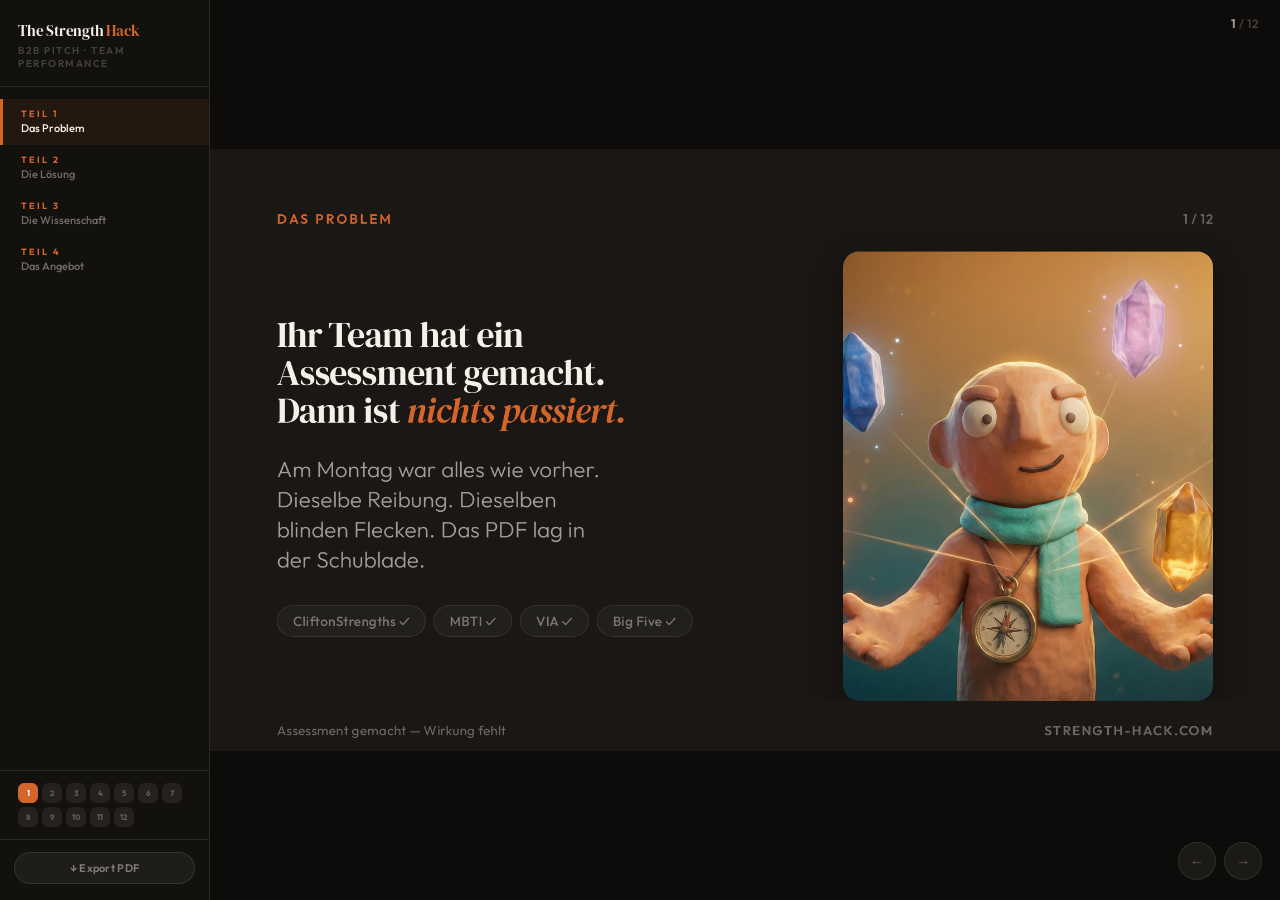
==== commit 479da6ed: "Convert B2B pitch deck to Strength Hack 1920×1080 format - Rebuild index.html from scratch using the" ====
--- a/index.html
+++ b/index.html
@@ -8,1262 +8,1742 @@
 <link rel="preconnect" href="https://fonts.gstatic.com" crossorigin>
 <link href="https://fonts.googleapis.com/css2?family=DM+Serif+Display:ital@0;1&family=Outfit:wght@300;400;500;600;700&display=swap" rel="stylesheet">
 <style>
-  :root {
-    --font-heading: 'DM Serif Display', Georgia, serif;
-    --font-body: 'Outfit', -apple-system, sans-serif;
-    --color-bg: #FDFBF7;
-    --color-bg-alt: #F5F0E8;
-    --color-bg-dark: #1A1714;
-    --color-bg-dark-alt: #242018;
-    --color-text: #2C2824;
-    --color-text-muted: #7A7168;
-    --color-text-light: #A89F94;
-    --color-text-on-dark: #F5F0E8;
-    --color-accent: #D4652A;
-    --color-accent-hover: #BF5520;
-    --color-accent-light: rgba(212, 101, 42, 0.08);
-    --color-accent-glow: rgba(212, 101, 42, 0.15);
-    --color-warm-gold: #C49A2A;
-    --color-border: rgba(44, 40, 36, 0.08);
-    --color-border-dark: rgba(245, 240, 232, 0.1);
-    --radius-pill: 980px;
-    --radius-card: 20px;
-    --radius-small: 12px;
-    --max-width: 1120px;
+/* ============================================================
+   The Strength Hack — B2B Pitch Deck
+   Canvas: 1920 × 1080 px, scaled to viewport by JS
+   Sidebar: 210 px | Stage: remainder
+   ============================================================ */
+
+:root {
+  --font-dm-serif: 'DM Serif Display', Georgia, 'Times New Roman', serif;
+  --font-outfit:   'Outfit', -apple-system, BlinkMacSystemFont, sans-serif;
+
+  /* Brand */
+  --orange:       #D4652A;
+  --orange-soft:  rgba(212,101,42,0.12);
+  --orange-line:  rgba(212,101,42,0.30);
+  --charcoal:     #1A1714;
+  --card-dark:    #242018;
+  --cream:        #FDFBF7;
+  --beige:        #F5F0E8;
+  --ink:          #2C2824;
+  --ink-2:        #7A7168;
+  --on-dark:      #F5F0E8;
+  --on-dark-2:    rgba(245,240,232,0.62);
+  --on-dark-3:    rgba(245,240,232,0.38);
+  --on-dark-line: rgba(245,240,232,0.10);
+
+  /* Type scale — 1920 × 1080 projection */
+  --type-display: 132px;
+  --type-title:    88px;
+  --type-h2:       72px;
+  --type-quote:    56px;
+  --type-stat:    220px;
+  --type-sub:      40px;
+  --type-body:     30px;
+  --type-small:    24px;
+  --type-eyebrow:  24px;
+
+  /* Spacing */
+  --pad-x:      120px;
+  --pad-top:    110px;
+  --pad-bottom:  90px;
+  --gap-title:   44px;
+  --gap-item:    28px;
+
+  --sidebar-w:  210px;
+}
+
+*, *::before, *::after { margin: 0; padding: 0; box-sizing: border-box; }
+html, body {
+  height: 100vh; width: 100vw;
+  overflow: hidden;
+  background: #0E0C0A;
+  font-family: var(--font-outfit);
+  -webkit-font-smoothing: antialiased;
+  -moz-osx-font-smoothing: grayscale;
+}
+
+/* ══════════════════════════════════════════════════════════════
+   APP SHELL
+   ══════════════════════════════════════════════════════════════ */
+.app { display: flex; height: 100vh; width: 100vw; }
+
+/* ══════════════════════════════════════════════════════════════
+   SIDEBAR
+   ══════════════════════════════════════════════════════════════ */
+.sidebar {
+  width: var(--sidebar-w);
+  flex-shrink: 0;
+  background: #13110e;
+  border-right: 1px solid var(--on-dark-line);
+  display: flex;
+  flex-direction: column;
+  overflow: hidden;
+  z-index: 10;
+}
+
+.sb-logo {
+  padding: 20px 18px 16px;
+  border-bottom: 1px solid var(--on-dark-line);
+  flex-shrink: 0;
+}
+.sb-logo-name {
+  font-family: var(--font-dm-serif);
+  font-size: 15px;
+  color: var(--on-dark);
+  letter-spacing: -0.2px;
+}
+.sb-logo-name span { color: var(--orange); }
+.sb-logo-sub {
+  font-size: 10px;
+  font-weight: 600;
+  letter-spacing: 1.5px;
+  text-transform: uppercase;
+  color: rgba(245,240,232,0.22);
+  margin-top: 3px;
+}
+
+.sb-chapters { flex: 1; overflow-y: auto; padding: 12px 0; }
+.sb-ch {
+  padding: 9px 18px;
+  cursor: pointer;
+  border-left: 3px solid transparent;
+  transition: all 0.2s;
+}
+.sb-ch:hover { background: rgba(245,240,232,0.04); }
+.sb-ch.active {
+  border-left-color: var(--orange);
+  background: rgba(212,101,42,0.08);
+}
+.sb-ch-num {
+  font-size: 9px;
+  font-weight: 700;
+  letter-spacing: 2px;
+  text-transform: uppercase;
+  color: var(--orange);
+  margin-bottom: 2px;
+}
+.sb-ch-title {
+  font-size: 11px;
+  font-weight: 500;
+  color: rgba(245,240,232,0.42);
+  line-height: 1.35;
+}
+.sb-ch.active .sb-ch-title { color: var(--on-dark); }
+
+.sb-dots {
+  padding: 12px 18px;
+  border-top: 1px solid var(--on-dark-line);
+  flex-shrink: 0;
+}
+.sb-dots-wrap { display: flex; flex-wrap: wrap; gap: 4px; }
+.sb-dot {
+  width: 20px;
+  height: 20px;
+  border-radius: 6px;
+  background: rgba(245,240,232,0.07);
+  border: 1px solid transparent;
+  display: flex;
+  align-items: center;
+  justify-content: center;
+  font-size: 8px;
+  font-weight: 700;
+  color: rgba(245,240,232,0.3);
+  cursor: pointer;
+  transition: all 0.2s;
+}
+.sb-dot:hover { background: rgba(245,240,232,0.14); }
+.sb-dot.active { background: var(--orange); color: #fff; border-color: var(--orange); }
+
+.sb-footer {
+  padding: 12px 14px 16px;
+  border-top: 1px solid var(--on-dark-line);
+  flex-shrink: 0;
+  display: flex;
+  flex-direction: column;
+  gap: 6px;
+}
+.mode-btn {
+  display: flex;
+  align-items: center;
+  justify-content: center;
+  gap: 7px;
+  padding: 8px 12px;
+  border-radius: 980px;
+  border: 1px solid var(--on-dark-line);
+  background: rgba(245,240,232,0.05);
+  cursor: pointer;
+  font-family: var(--font-outfit);
+  font-size: 11px;
+  font-weight: 600;
+  color: rgba(245,240,232,0.45);
+  letter-spacing: 0.3px;
+  transition: all 0.2s ease;
+}
+.mode-btn:hover { background: rgba(245,240,232,0.1); color: rgba(245,240,232,0.7); }
+
+/* ══════════════════════════════════════════════════════════════
+   STAGE
+   ══════════════════════════════════════════════════════════════ */
+.stage {
+  flex: 1;
+  position: relative;
+  overflow: hidden;
+  background: #0E0C0A;
+}
+
+.counter {
+  position: absolute;
+  top: 16px;
+  right: 22px;
+  z-index: 50;
+  font-size: 12px;
+  font-weight: 500;
+  letter-spacing: 0.5px;
+  color: rgba(245,240,232,0.25);
+  pointer-events: none;
+}
+.counter .n { color: rgba(245,240,232,0.62); font-weight: 700; }
+
+.arr {
+  position: absolute;
+  bottom: 20px;
+  z-index: 50;
+  width: 38px;
+  height: 38px;
+  border-radius: 50%;
+  background: rgba(245,240,232,0.06);
+  border: 1px solid var(--on-dark-line);
+  display: flex;
+  align-items: center;
+  justify-content: center;
+  cursor: pointer;
+  color: rgba(245,240,232,0.32);
+  font-size: 15px;
+  transition: all 0.2s;
+  user-select: none;
+}
+.arr:hover { background: rgba(212,101,42,0.18); border-color: rgba(212,101,42,0.4); color: var(--orange); }
+.arr-prev { right: 64px; }
+.arr-next { right: 18px; }
+
+/* ══════════════════════════════════════════════════════════════
+   SLIDES WRAPPER
+   ══════════════════════════════════════════════════════════════ */
+.slides-wrap {
+  position: absolute;
+  inset: 0;
+}
+
+/* ══════════════════════════════════════════════════════════════
+   SLIDE BASE
+   Each slide is the fixed 1920 × 1080 canvas.
+   JS scales it to fit the stage.
+   ══════════════════════════════════════════════════════════════ */
+.slide {
+  position: absolute;
+  width: 1920px;
+  height: 1080px;
+  background: var(--charcoal);
+  color: var(--on-dark);
+  overflow: hidden;
+  opacity: 0;
+  pointer-events: none;
+  will-change: transform;
+  font-family: var(--font-outfit);
+  -webkit-font-smoothing: antialiased;
+}
+.slide.active { opacity: 1; pointer-events: auto; }
+.slide.beige  { background: var(--beige);  color: var(--ink); }
+.slide.light  { background: var(--cream);  color: var(--ink); }
+
+/* ══════════════════════════════════════════════════════════════
+   FRAME
+   Sits inside the slide, clipped above the bottom-bar zone.
+   ══════════════════════════════════════════════════════════════ */
+.frame {
+  position: absolute;
+  top: 0;
+  left: 0;
+  right: 0;
+  bottom: var(--pad-bottom);       /* 90 px — leaves room for bottom-bar */
+  padding: var(--pad-top) var(--pad-x) 0;
+  display: flex;
+  flex-direction: column;
+  overflow: hidden;
+}
+.frame.between { justify-content: space-between; }
+.frame.center  { justify-content: center; align-items: center; }
+
+/* ══════════════════════════════════════════════════════════════
+   TOP BAR  — always inside .frame as first child
+   ══════════════════════════════════════════════════════════════ */
+.top-bar {
+  display: flex;
+  align-items: center;
+  justify-content: space-between;
+  margin-bottom: var(--gap-title);
+  flex-shrink: 0;
+  height: 30px;
+}
+
+.page-num {
+  font-family: var(--font-outfit);
+  font-size: var(--type-small);
+  font-weight: 500;
+  letter-spacing: 0.5px;
+  color: var(--on-dark-3);
+}
+.slide.beige .page-num,
+.slide.light .page-num { color: var(--ink-2); }
+
+/* ══════════════════════════════════════════════════════════════
+   BOTTOM BAR  — MUST be OUTSIDE .frame (sibling, not child)
+   ══════════════════════════════════════════════════════════════ */
+.bottom-bar {
+  position: absolute;
+  bottom: 22px;
+  left: var(--pad-x);
+  right: var(--pad-x);
+  display: flex;
+  align-items: center;
+  justify-content: space-between;
+  font-family: var(--font-outfit);
+  font-size: var(--type-small);
+  font-weight: 400;
+  letter-spacing: 0.3px;
+  color: var(--on-dark-3);
+}
+.slide.beige .bottom-bar,
+.slide.light .bottom-bar { color: var(--ink-2); }
+
+.source-line {
+  font-weight: 600;
+  letter-spacing: 2.5px;
+  text-transform: uppercase;
+  font-size: var(--type-small);
+}
+
+/* ══════════════════════════════════════════════════════════════
+   TYPOGRAPHY
+   ══════════════════════════════════════════════════════════════ */
+.eyebrow {
+  font-family: var(--font-outfit);
+  font-size: var(--type-eyebrow);
+  font-weight: 600;
+  letter-spacing: 4px;
+  text-transform: uppercase;
+  color: var(--orange);
+  line-height: 1;
+}
+
+.display {
+  font-family: var(--font-dm-serif);
+  font-size: var(--type-display);
+  font-weight: 400;
+  letter-spacing: -3px;
+  line-height: 1.0;
+  text-wrap: balance;
+}
+.h2 {
+  font-family: var(--font-dm-serif);
+  font-size: var(--type-h2);
+  font-weight: 400;
+  letter-spacing: -1.2px;
+  line-height: 1.06;
+  text-wrap: balance;
+}
+em.accent {
+  font-style: italic;
+  color: var(--orange);
+}
+
+.sub {
+  font-family: var(--font-outfit);
+  font-weight: 300;
+  font-size: var(--type-sub);
+  line-height: 1.35;
+  color: var(--on-dark-2);
+  text-wrap: pretty;
+}
+.slide.beige .sub,
+.slide.light .sub { color: var(--ink-2); }
+
+.body {
+  font-family: var(--font-outfit);
+  font-size: var(--type-body);
+  line-height: 1.55;
+  color: var(--on-dark-2);
+}
+.slide.beige .body,
+.slide.light .body { color: var(--ink-2); }
+
+.small {
+  font-family: var(--font-outfit);
+  font-size: var(--type-small);
+  line-height: 1.5;
+  color: var(--on-dark-3);
+}
+.slide.beige .small,
+.slide.light .small { color: var(--ink-2); }
+
+/* ══════════════════════════════════════════════════════════════
+   LAYOUT HELPERS
+   ══════════════════════════════════════════════════════════════ */
+.grid-2 {
+  display: grid;
+  grid-template-columns: 1fr 1fr;
+  gap: 80px;
+  align-items: center;
+  flex: 1;
+  min-height: 0;
+}
+.grid-2-58 {
+  display: grid;
+  grid-template-columns: 58fr 42fr;
+  gap: 100px;
+  align-items: center;
+  flex: 1;
+  min-height: 0;
+}
+.grid-3 {
+  display: grid;
+  grid-template-columns: repeat(3, 1fr);
+  gap: var(--gap-item);
+  flex: 1;
+  min-height: 0;
+  align-items: stretch;
+}
+.grid-4 {
+  display: grid;
+  grid-template-columns: repeat(4, 1fr);
+  gap: var(--gap-item);
+  flex: 1;
+  min-height: 0;
+  align-items: stretch;
+}
+.stack { display: flex; flex-direction: column; }
+.stack > * + * { margin-top: var(--gap-item); }
+
+/* ══════════════════════════════════════════════════════════════
+   HERO IMAGE FRAME  — Milo rules
+   ══════════════════════════════════════════════════════════════ */
+.hero-image {
+  align-self: stretch;
+  width: 100%;
+  border-radius: 28px;
+  overflow: hidden;
+  background: #20322F;         /* teal backplate */
+  box-shadow: 0 20px 60px rgba(0,0,0,0.4);
+}
+.hero-image img {
+  width: 100%;
+  height: 100%;
+  object-fit: cover;
+  display: block;
+}
+
+/* ══════════════════════════════════════════════════════════════
+   CARDS
+   ══════════════════════════════════════════════════════════════ */
+.card-dark {
+  background: var(--card-dark);
+  border: 1px solid var(--on-dark-line);
+  border-radius: 24px;
+  padding: 44px 40px;
+}
+.card-light {
+  background: #fff;
+  border: 1px solid rgba(44,40,36,0.08);
+  border-radius: 24px;
+  padding: 44px 40px;
+}
+.card-beige {
+  background: var(--beige);
+  border-radius: 24px;
+  padding: 44px 40px;
+}
+.card-orange {
+  background: var(--orange-soft);
+  border: 1.5px solid var(--orange-line);
+  border-radius: 24px;
+  padding: 44px 40px;
+}
+.card-red {
+  background: rgba(220,53,69,0.08);
+  border: 1.5px solid rgba(220,53,69,0.28);
+  border-radius: 24px;
+  padding: 44px 40px;
+}
+
+/* Feature card (used in grid) */
+.feat-card {
+  border-radius: 24px;
+  padding: 44px 36px;
+  display: flex;
+  flex-direction: column;
+  gap: 24px;
+}
+.feat-card.dark  { background: var(--card-dark); border: 1px solid var(--on-dark-line); }
+.feat-card.light { background: #fff; border: 1px solid rgba(44,40,36,0.08); }
+.feat-card.orange { background: var(--orange-soft); border: 1.5px solid var(--orange-line); }
+
+/* Icon box */
+.icon-box {
+  width: 56px;
+  height: 56px;
+  border-radius: 16px;
+  background: var(--orange-soft);
+  display: flex;
+  align-items: center;
+  justify-content: center;
+  font-size: 28px;
+  flex-shrink: 0;
+}
+
+/* Card title / body */
+.card-title {
+  font-family: var(--font-dm-serif);
+  font-size: 38px;
+  letter-spacing: -0.5px;
+  line-height: 1.1;
+  color: var(--on-dark);
+}
+.slide.beige .card-title,
+.slide.light .card-title { color: var(--ink); }
+
+.card-body {
+  font-family: var(--font-outfit);
+  font-size: 26px;
+  line-height: 1.5;
+  color: var(--on-dark-2);
+}
+.slide.beige .card-body,
+.slide.light .card-body { color: var(--ink-2); }
+
+/* ══════════════════════════════════════════════════════════════
+   STAT / ROI
+   ══════════════════════════════════════════════════════════════ */
+.stat-big {
+  font-family: var(--font-dm-serif);
+  font-size: 120px;
+  line-height: 0.9;
+  letter-spacing: -4px;
+  color: var(--orange);
+}
+.stat-label {
+  font-family: var(--font-outfit);
+  font-size: var(--type-body);
+  font-weight: 500;
+  color: var(--on-dark-2);
+  margin-top: 16px;
+  line-height: 1.3;
+}
+.slide.beige .stat-label,
+.slide.light .stat-label { color: var(--ink-2); }
+
+/* ══════════════════════════════════════════════════════════════
+   STEP ROW  — slide 5 (Mechanismus)
+   ══════════════════════════════════════════════════════════════ */
+.step-row {
+  display: flex;
+  align-items: flex-start;
+  gap: 0;
+  flex: 1;
+  min-height: 0;
+}
+.step-item {
+  flex: 1;
+  display: flex;
+  flex-direction: column;
+  align-items: center;
+  text-align: center;
+  padding: 0 40px;
+}
+.step-num {
+  width: 80px;
+  height: 80px;
+  border-radius: 50%;
+  border: 2px solid var(--orange);
+  display: flex;
+  align-items: center;
+  justify-content: center;
+  font-family: var(--font-dm-serif);
+  font-size: 40px;
+  color: var(--orange);
+  margin-bottom: 32px;
+  background: var(--charcoal);
+  flex-shrink: 0;
+}
+.step-title {
+  font-family: var(--font-dm-serif);
+  font-size: 44px;
+  letter-spacing: -0.5px;
+  color: var(--on-dark);
+  margin-bottom: 20px;
+  line-height: 1.1;
+}
+.step-body {
+  font-size: var(--type-body);
+  line-height: 1.5;
+  color: var(--on-dark-2);
+  max-width: 420px;
+}
+.step-divider {
+  flex-shrink: 0;
+  align-self: center;
+  font-size: 36px;
+  color: rgba(245,240,232,0.15);
+  margin-top: -60px;
+}
+
+/* ══════════════════════════════════════════════════════════════
+   TIMELINE  — slide 6 (Tuckman)
+   ══════════════════════════════════════════════════════════════ */
+.timeline {
+  display: flex;
+  gap: 6px;
+  flex: 1;
+  min-height: 0;
+  align-items: stretch;
+}
+.tl-stage {
+  flex: 1;
+  display: flex;
+  flex-direction: column;
+  border-radius: 20px;
+  padding: 40px 36px;
+  gap: 16px;
+}
+.tl-stage.forming  { background: rgba(44,40,36,0.10); border: 1px solid rgba(44,40,36,0.16); }
+.tl-stage.storming { background: rgba(212,101,42,0.10); border: 1.5px solid rgba(212,101,42,0.32); }
+.tl-stage.norming  { background: rgba(196,154,42,0.10); border: 1px solid rgba(196,154,42,0.26); }
+.tl-stage.performing { background: rgba(58,146,104,0.10); border: 1px solid rgba(58,146,104,0.26); }
+.tl-bar {
+  height: 8px;
+  border-radius: 4px;
+  margin-bottom: 8px;
+  flex-shrink: 0;
+}
+.tl-name {
+  font-family: var(--font-dm-serif);
+  font-size: 40px;
+  letter-spacing: -0.5px;
+  line-height: 1.1;
+}
+.tl-sub {
+  font-size: var(--type-body);
+  line-height: 1.45;
+  color: var(--ink-2);
+}
+.tl-pill {
+  display: inline-flex;
+  align-items: center;
+  gap: 4px;
+  padding: 6px 18px;
+  border-radius: 980px;
+  background: rgba(212,101,42,0.16);
+  border: 1px solid rgba(212,101,42,0.36);
+  font-size: var(--type-small);
+  font-weight: 700;
+  color: var(--orange);
+  letter-spacing: 1px;
+  text-transform: uppercase;
+  width: fit-content;
+  margin-top: auto;
+}
+
+/* ══════════════════════════════════════════════════════════════
+   COMPARE  — slide 4 (Engpass)
+   ══════════════════════════════════════════════════════════════ */
+.compare {
+  display: grid;
+  grid-template-columns: 1fr 60px 1fr;
+  gap: 0;
+  align-items: stretch;
+  flex: 1;
+  min-height: 0;
+}
+.compare-side {
+  border-radius: 24px;
+  padding: 52px 56px;
+  display: flex;
+  flex-direction: column;
+  gap: 28px;
+}
+.compare-side.old {
+  background: rgba(44,40,36,0.06);
+  border: 1px solid rgba(44,40,36,0.10);
+}
+.compare-side.new {
+  background: var(--orange-soft);
+  border: 1.5px solid var(--orange-line);
+}
+.compare-arrow {
+  display: flex;
+  flex-direction: column;
+  align-items: center;
+  justify-content: center;
+  gap: 12px;
+}
+.compare-arrow .line { width: 1.5px; flex: 1; background: rgba(44,40,36,0.10); }
+.compare-arrow .sym {
+  font-family: var(--font-dm-serif);
+  font-style: italic;
+  font-size: 36px;
+  color: var(--orange);
+}
+.compare-label {
+  font-family: var(--font-outfit);
+  font-size: var(--type-small);
+  font-weight: 700;
+  letter-spacing: 3px;
+  text-transform: uppercase;
+}
+.compare-side.old .compare-label { color: var(--ink-2); }
+.compare-side.new .compare-label { color: var(--orange); }
+.compare-title {
+  font-family: var(--font-dm-serif);
+  font-size: 56px;
+  letter-spacing: -1px;
+  line-height: 1.08;
+  color: var(--ink);
+}
+.compare-side.old .compare-title { color: var(--ink-2); }
+.compare-bullets { list-style: none; display: flex; flex-direction: column; gap: 18px; }
+.compare-bullets li {
+  font-size: 28px;
+  line-height: 1.45;
+  color: var(--ink-2);
+  padding-left: 24px;
+  position: relative;
+}
+.compare-bullets li::before {
+  content: "";
+  position: absolute;
+  left: 0;
+  top: 12px;
+  width: 8px;
+  height: 8px;
+  border-radius: 50%;
+  background: rgba(44,40,36,0.20);
+}
+.compare-side.new .compare-bullets li { color: var(--ink); }
+.compare-side.new .compare-bullets li::before { background: var(--orange); }
+
+/* ══════════════════════════════════════════════════════════════
+   PACKAGE CARDS  — slide 10 (Pakete)
+   ══════════════════════════════════════════════════════════════ */
+.pkg-card {
+  border-radius: 24px;
+  padding: 52px 52px;
+  display: flex;
+  flex-direction: column;
+  gap: 0;
+  background: #fff;
+  border: 1px solid rgba(44,40,36,0.08);
+}
+.pkg-card.featured {
+  background: var(--orange-soft);
+  border: 1.5px solid var(--orange-line);
+  position: relative;
+}
+.pkg-card.featured::before {
+  content: 'Empfohlen';
+  position: absolute;
+  top: -18px;
+  left: 50%;
+  transform: translateX(-50%);
+  padding: 8px 28px;
+  font-size: var(--type-small);
+  font-weight: 700;
+  letter-spacing: 1.5px;
+  text-transform: uppercase;
+  color: #fff;
+  background: var(--orange);
+  border-radius: 980px;
+}
+.pkg-name {
+  font-family: var(--font-dm-serif);
+  font-size: 52px;
+  letter-spacing: -0.8px;
+  color: var(--ink);
+  margin-bottom: 10px;
+}
+.pkg-duration {
+  font-size: 28px;
+  font-weight: 600;
+  color: var(--orange);
+  margin-bottom: 24px;
+}
+.pkg-desc {
+  font-size: 28px;
+  line-height: 1.5;
+  color: var(--ink-2);
+  padding-bottom: 28px;
+  border-bottom: 1px solid rgba(44,40,36,0.10);
+  margin-bottom: 28px;
+}
+.pkg-list { list-style: none; display: flex; flex-direction: column; gap: 14px; }
+.pkg-list li {
+  font-size: 26px;
+  color: var(--ink-2);
+  padding-left: 28px;
+  position: relative;
+  line-height: 1.4;
+}
+.pkg-list li::before {
+  content: '✓';
+  position: absolute;
+  left: 0;
+  color: var(--orange);
+  font-weight: 700;
+}
+
+/* ══════════════════════════════════════════════════════════════
+   QUOTE  — slide 11 (Referenzen)
+   ══════════════════════════════════════════════════════════════ */
+.quote-mark {
+  font-family: var(--font-dm-serif);
+  font-size: 140px;
+  line-height: 0.7;
+  color: var(--orange);
+  opacity: 0.35;
+  display: block;
+  margin-bottom: -12px;
+}
+.quote-text {
+  font-family: var(--font-outfit);
+  font-size: 30px;
+  font-style: italic;
+  line-height: 1.65;
+  color: var(--on-dark-2);
+}
+.quote-attr {
+  font-size: var(--type-small);
+  font-weight: 600;
+  color: var(--on-dark);
+  margin-top: 24px;
+  letter-spacing: 0.5px;
+}
+
+/* ══════════════════════════════════════════════════════════════
+   ROI BLOCK  — slide 9 (ROI-Modell)
+   ══════════════════════════════════════════════════════════════ */
+.roi-row {
+  display: flex;
+  align-items: center;
+  gap: 16px;
+  padding: 22px 0;
+  border-bottom: 1px solid rgba(44,40,36,0.08);
+  font-size: var(--type-body);
+  color: var(--ink-2);
+}
+.roi-row:last-child { border-bottom: none; }
+.roi-op {
+  font-size: 28px;
+  color: var(--orange);
+  flex-shrink: 0;
+  font-weight: 700;
+}
+.roi-note {
+  margin-top: 28px;
+  padding: 24px 28px;
+  background: var(--orange-soft);
+  border-radius: 16px;
+  font-size: 26px;
+  font-weight: 500;
+  color: var(--ink);
+  border: 1px solid var(--orange-line);
+}
+
+/* ══════════════════════════════════════════════════════════════
+   CTA CARDS  — slide 12 (Abschluss)
+   ══════════════════════════════════════════════════════════════ */
+.cta-card {
+  background: var(--card-dark);
+  border: 1px solid var(--on-dark-line);
+  border-radius: 20px;
+  padding: 28px 32px;
+  display: flex;
+  align-items: flex-start;
+  gap: 24px;
+}
+.cta-icon { font-size: 40px; flex-shrink: 0; }
+.cta-title {
+  font-family: var(--font-dm-serif);
+  font-size: 34px;
+  color: var(--on-dark);
+  margin-bottom: 8px;
+}
+.cta-sub { font-size: 26px; color: var(--on-dark-3); line-height: 1.35; }
+
+.btn-solid {
+  display: inline-flex;
+  align-items: center;
+  justify-content: center;
+  padding: 24px 52px;
+  font-family: var(--font-outfit);
+  font-weight: 600;
+  font-size: 28px;
+  color: #fff;
+  background: var(--orange);
+  border: none;
+  border-radius: 980px;
+  cursor: pointer;
+  text-decoration: none;
+  box-shadow: 0 8px 32px rgba(212,101,42,0.28);
+  letter-spacing: 0.3px;
+}
+
+/* ══════════════════════════════════════════════════════════════
+   PRINT / PDF EXPORT
+   ══════════════════════════════════════════════════════════════ */
+@media print {
+  @page { size: 1920px 1080px; margin: 0; }
+  * { -webkit-print-color-adjust: exact !important; print-color-adjust: exact !important; }
+  .sidebar, .arr, .counter, #exportBtn { display: none !important; }
+  body, html { width: 1920px !important; height: auto !important; overflow: visible !important; }
+  .app { display: block !important; width: 1920px !important; height: auto !important; }
+  .stage {
+    display: block !important;
+    margin-left: 0 !important;
+    overflow: visible !important;
+    width: 1920px !important;
+    height: auto !important;
+    background: transparent !important;
   }
-
-  *, *::before, *::after { margin: 0; padding: 0; box-sizing: border-box; }
-  html { -webkit-font-smoothing: antialiased; }
-
-  body {
-    font-family: var(--font-body);
-    color: var(--color-text);
-    background: var(--color-bg-dark);
-    line-height: 1.6;
-    overflow: hidden;
-    height: 100vh;
-    width: 100vw;
+  .slides-wrap {
+    position: static !important;
+    width: 1920px !important;
+    height: auto !important;
+    overflow: visible !important;
   }
-
-  /* ——— LAYOUT ——— */
-  .presentation-wrapper {
-    display: flex;
-    height: 100vh;
-    width: 100vw;
+  .slide {
+    position: relative !important;
+    transform: none !important;
+    left: 0 !important;
+    top: 0 !important;
+    opacity: 1 !important;
+    pointer-events: auto !important;
+    width: 1920px !important;
+    height: 1080px !important;
+    page-break-after: always;
+    break-after: page;
+    overflow: hidden !important;
+    display: block !important;
   }
-
-  /* ——— CHAPTER NAV ——— */
-  .chapter-nav {
-    width: 260px;
-    min-width: 260px;
-    height: 100vh;
-    background: rgba(253, 251, 247, 0.95);
-    backdrop-filter: blur(20px);
-    -webkit-backdrop-filter: blur(20px);
-    border-right: 1px solid var(--color-border);
-    display: flex;
-    flex-direction: column;
-    padding: 32px 0;
-    overflow-y: auto;
-    z-index: 10;
-  }
-
-  .nav-brand {
-    font-family: var(--font-heading);
-    font-size: 20px;
-    color: var(--color-text);
-    padding: 0 28px;
-    margin-bottom: 8px;
-    letter-spacing: -0.3px;
-  }
-  .nav-brand span { color: var(--color-accent); }
-
-  .nav-subtitle {
-    font-size: 12px;
-    font-weight: 500;
-    color: var(--color-text-light);
-    padding: 0 28px;
-    margin-bottom: 36px;
-    letter-spacing: 0.3px;
-  }
-
-  .chapter-group {
-    margin-bottom: 8px;
-  }
-
-  .chapter-heading {
-    font-size: 11px;
-    font-weight: 700;
-    letter-spacing: 2px;
-    text-transform: uppercase;
-    color: var(--color-text-light);
-    padding: 12px 28px 8px;
-  }
-
-  .chapter-item {
-    display: flex;
-    align-items: center;
-    gap: 12px;
-    padding: 10px 28px;
-    font-size: 14px;
-    font-weight: 400;
-    color: var(--color-text-muted);
-    cursor: pointer;
-    transition: all 0.25s ease;
-    border-left: 3px solid transparent;
-    text-decoration: none;
-  }
-  .chapter-item:hover {
-    color: var(--color-text);
-    background: var(--color-accent-light);
-  }
-  .chapter-item.active {
-    color: var(--color-accent);
-    font-weight: 600;
-    background: var(--color-accent-light);
-    border-left-color: var(--color-accent);
-  }
-
-  .chapter-dot {
-    width: 7px;
-    height: 7px;
-    border-radius: 50%;
-    background: var(--color-border);
-    flex-shrink: 0;
-    transition: all 0.25s ease;
-  }
-  .chapter-item.active .chapter-dot {
-    background: var(--color-accent);
-    box-shadow: 0 0 8px var(--color-accent-glow);
-  }
-
-  .nav-footer {
-    margin-top: auto;
-    padding: 24px 28px 0;
-    border-top: 1px solid var(--color-border);
-    font-size: 12px;
-    color: var(--color-text-light);
-  }
-  .nav-footer-keys {
-    display: flex;
-    gap: 8px;
-    margin-top: 8px;
-  }
-  .key-badge {
-    padding: 4px 10px;
-    border-radius: 6px;
-    background: var(--color-bg-alt);
-    border: 1px solid var(--color-border);
-    font-size: 11px;
-    font-weight: 600;
-    color: var(--color-text-muted);
-  }
-
-  /* ——— SLIDE AREA ——— */
-  .slide-area {
-    flex: 1;
-    height: 100vh;
-    position: relative;
-    overflow: hidden;
-  }
-
-  /* ——— SLIDE COUNTER ——— */
-  .slide-counter {
-    position: absolute;
-    top: 28px;
-    right: 36px;
-    font-family: var(--font-body);
-    font-size: 14px;
-    font-weight: 500;
-    color: var(--color-text-light);
-    z-index: 20;
-    letter-spacing: 0.5px;
-    transition: color 0.5s ease;
-  }
-  .slide-counter.on-dark {
-    color: rgba(245, 240, 232, 0.35);
-  }
-
-  /* ——— SLIDES ——— */
-  .slide {
-    position: absolute;
-    inset: 0;
-    display: flex;
-    align-items: center;
-    justify-content: center;
-    padding: clamp(40px, 5vw, 80px);
-    opacity: 0;
-    transform: translateY(40px);
-    transition: opacity 0.7s cubic-bezier(0.25, 0.46, 0.45, 0.94),
-                transform 0.7s cubic-bezier(0.25, 0.46, 0.45, 0.94);
-    pointer-events: none;
-    will-change: opacity, transform;
-  }
-  .slide.active {
-    opacity: 1;
-    transform: translateY(0);
-    pointer-events: auto;
-  }
-  .slide.exit-up {
-    opacity: 0;
-    transform: translateY(-40px);
-  }
-
-  .slide-inner {
-    width: 100%;
-    max-width: var(--max-width);
-    margin: 0 auto;
-  }
-
-  /* ——— BACKGROUNDS ——— */
-  .bg-light { background: var(--color-bg); }
-  .bg-alt { background: var(--color-bg-alt); }
-  .bg-dark {
-    background: var(--color-bg-dark);
-    color: var(--color-text-on-dark);
-  }
-  .bg-dark-alt {
-    background: linear-gradient(135deg, var(--color-bg-dark) 0%, var(--color-bg-dark-alt) 100%);
-    color: var(--color-text-on-dark);
-  }
-
-  /* ——— GLOW EFFECTS ——— */
-  .glow-center::before {
-    content: '';
-    position: absolute;
-    top: 50%;
-    left: 50%;
-    transform: translate(-50%, -50%);
-    width: 700px;
-    height: 700px;
-    background: radial-gradient(circle, rgba(212, 101, 42, 0.08) 0%, transparent 60%);
-    pointer-events: none;
-  }
-  .glow-top::before {
-    content: '';
-    position: absolute;
-    top: -30%;
-    left: 50%;
-    transform: translateX(-50%);
-    width: 800px;
-    height: 800px;
-    background: radial-gradient(circle, var(--color-accent-glow) 0%, transparent 70%);
-    pointer-events: none;
-    opacity: 0.5;
-  }
-
-  /* ——— TYPOGRAPHY ——— */
-  .slide-label {
-    font-family: var(--font-body);
-    font-weight: 600;
-    font-size: 13px;
-    letter-spacing: 2.5px;
-    text-transform: uppercase;
-    color: var(--color-accent);
-    margin-bottom: 20px;
-    display: inline-block;
-  }
-  .bg-dark .slide-label,
-  .bg-dark-alt .slide-label { color: rgba(212, 101, 42, 0.7); }
-
-  .slide-headline {
-    font-family: var(--font-heading);
-    font-size: clamp(32px, 4.5vw, 56px);
-    line-height: 1.12;
-    letter-spacing: -0.5px;
-    color: var(--color-text);
-    max-width: 800px;
-  }
-  .bg-dark .slide-headline,
-  .bg-dark-alt .slide-headline { color: var(--color-text-on-dark); }
-  .slide-headline em {
-    font-style: italic;
-    color: var(--color-accent);
-  }
-
-  .slide-subhead {
-    font-size: clamp(17px, 2vw, 21px);
-    line-height: 1.65;
-    color: var(--color-text-muted);
-    max-width: 640px;
-    font-weight: 300;
-    margin-top: 24px;
-  }
-  .bg-dark .slide-subhead,
-  .bg-dark-alt .slide-subhead { color: rgba(245, 240, 232, 0.55); }
-
-  .slide-body {
-    font-size: clamp(15px, 1.6vw, 18px);
-    line-height: 1.75;
-    color: var(--color-text-muted);
-    max-width: 600px;
-  }
-  .bg-dark .slide-body,
-  .bg-dark-alt .slide-body { color: rgba(245, 240, 232, 0.6); }
-
-  /* ——— CARDS ——— */
-  .card {
-    padding: 36px 32px;
-    border-radius: var(--radius-card);
-    background: var(--color-bg);
-    border: 1px solid var(--color-border);
-    transition: all 0.3s ease;
-  }
-  .card-dark {
-    background: var(--color-bg-dark-alt);
-    border-color: var(--color-border-dark);
-  }
-  .card-accent {
-    border-color: rgba(212, 101, 42, 0.15);
-    background: linear-gradient(135deg, var(--color-accent-light), rgba(196, 154, 42, 0.04));
-  }
-
-  /* ——— STAT BLOCKS ——— */
-  .stat-number {
-    font-family: var(--font-heading);
-    font-size: clamp(40px, 5vw, 64px);
-    line-height: 1;
-    color: var(--color-accent);
-  }
-  .stat-label {
-    font-size: 15px;
-    font-weight: 500;
-    color: var(--color-text-muted);
-    margin-top: 8px;
-  }
-  .bg-dark .stat-label,
-  .bg-dark-alt .stat-label { color: rgba(245, 240, 232, 0.5); }
-
-  /* ——— ICON BLOCKS ——— */
-  .icon-box {
-    width: 56px;
-    height: 56px;
-    border-radius: 16px;
-    background: var(--color-accent-light);
-    display: flex;
-    align-items: center;
-    justify-content: center;
-    font-size: 26px;
-    flex-shrink: 0;
-  }
-  .icon-box-dark {
-    background: rgba(212, 101, 42, 0.12);
-  }
-  .icon-box-gold {
-    background: rgba(196, 154, 42, 0.1);
-  }
-
-  /* ——— FLOW ARROW ——— */
-  .flow-row {
-    display: flex;
-    align-items: center;
-    gap: 24px;
-    flex-wrap: wrap;
-  }
-  .flow-arrow {
-    font-size: 24px;
-    color: var(--color-text-light);
-    font-weight: 300;
-  }
-  .bg-dark .flow-arrow { color: rgba(245, 240, 232, 0.2); }
-
-  /* ——— GRID LAYOUTS ——— */
-  .grid-2 { display: grid; grid-template-columns: 1fr 1fr; gap: 32px; align-items: start; }
-  .grid-3 { display: grid; grid-template-columns: repeat(3, 1fr); gap: 28px; }
-  .grid-4 { display: grid; grid-template-columns: repeat(4, 1fr); gap: 24px; }
-  .grid-center { align-items: center; }
-
-  /* ——— COMPARISON ——— */
-  .vs-divider {
-    width: 56px;
-    height: 56px;
-    border-radius: 50%;
-    background: var(--color-accent);
-    color: #fff;
-    display: flex;
-    align-items: center;
-    justify-content: center;
-    font-family: var(--font-heading);
-    font-size: 18px;
-    margin: 0 auto;
-    position: relative;
-    z-index: 2;
-    box-shadow: 0 4px 20px rgba(212, 101, 42, 0.3);
-  }
-
-  /* ——— STEP LINE ——— */
-  .step-row {
-    display: flex;
-    gap: 40px;
-    position: relative;
-  }
-  .step-item {
-    flex: 1;
-    text-align: center;
-  }
-  .step-num {
-    width: 64px;
-    height: 64px;
-    border-radius: 50%;
-    border: 2px solid var(--color-accent);
-    display: flex;
-    align-items: center;
-    justify-content: center;
-    font-family: var(--font-heading);
-    font-size: 26px;
-    color: var(--color-accent);
-    margin: 0 auto 20px;
-    position: relative;
-    z-index: 2;
-  }
-  .bg-dark .step-num {
-    background: var(--color-bg-dark);
-  }
-  .step-title {
-    font-family: var(--font-heading);
-    font-size: 20px;
-    color: var(--color-text);
-    margin-bottom: 10px;
-  }
-  .bg-dark .step-title { color: var(--color-text-on-dark); }
-  .step-desc {
-    font-size: 15px;
-    color: var(--color-text-muted);
-    line-height: 1.65;
-  }
-  .bg-dark .step-desc { color: rgba(245, 240, 232, 0.5); }
-
-  /* ——— TIMELINE ——— */
-  .timeline {
-    display: flex;
-    align-items: flex-start;
-    gap: 4px;
-    margin-top: 40px;
-    position: relative;
-  }
-  .timeline-stage {
-    flex: 1;
-    text-align: center;
-    position: relative;
-  }
-  .timeline-bar {
-    height: 8px;
-    border-radius: 4px;
-    margin-bottom: 16px;
-    transition: all 0.3s ease;
-  }
-  .timeline-name {
-    font-family: var(--font-heading);
-    font-size: 17px;
-    margin-bottom: 6px;
-  }
-  .timeline-detail {
-    font-size: 13px;
-    color: var(--color-text-muted);
-    line-height: 1.5;
-  }
-
-  /* ——— PACKAGE CARDS ——— */
-  .package-card {
-    padding: 40px 32px;
-    border-radius: var(--radius-card);
-    background: var(--color-bg);
-    border: 1px solid var(--color-border);
-    display: flex;
-    flex-direction: column;
-  }
-  .package-card.featured {
-    border-color: var(--color-accent);
-    box-shadow: 0 8px 40px rgba(212, 101, 42, 0.12);
-    position: relative;
-  }
-  .package-card.featured::before {
-    content: 'Empfohlen';
-    position: absolute;
-    top: -13px;
-    left: 50%;
-    transform: translateX(-50%);
-    padding: 5px 18px;
-    font-size: 11px;
-    font-weight: 700;
-    letter-spacing: 1px;
-    text-transform: uppercase;
-    color: #fff;
-    background: var(--color-accent);
-    border-radius: var(--radius-pill);
-  }
-  .package-name {
-    font-family: var(--font-heading);
-    font-size: 24px;
-    color: var(--color-text);
-    margin-bottom: 6px;
-  }
-  .package-duration {
-    font-size: 14px;
-    color: var(--color-accent);
-    font-weight: 600;
-    margin-bottom: 16px;
-  }
-  .package-desc {
-    font-size: 15px;
-    color: var(--color-text-muted);
-    line-height: 1.65;
-    margin-bottom: 24px;
-    padding-bottom: 24px;
-    border-bottom: 1px solid var(--color-border);
-  }
-  .package-list {
-    list-style: none;
-    flex: 1;
-  }
-  .package-list li {
-    font-size: 14px;
-    color: var(--color-text-muted);
-    padding: 6px 0;
-    display: flex;
-    align-items: flex-start;
-    gap: 10px;
-    line-height: 1.5;
-  }
-  .package-list li::before {
-    content: '✓';
-    color: var(--color-accent);
-    font-weight: 700;
-    flex-shrink: 0;
-    margin-top: 1px;
-  }
-
-  /* ——— BUTTONS ——— */
-  .btn-primary {
-    display: inline-flex;
-    align-items: center;
-    justify-content: center;
-    padding: 16px 36px;
-    font-family: var(--font-body);
-    font-weight: 600;
-    font-size: 16px;
-    color: #fff;
-    background: var(--color-accent);
-    border: none;
-    border-radius: var(--radius-pill);
-    cursor: pointer;
-    text-decoration: none;
-    transition: all 0.3s cubic-bezier(0.25, 0.46, 0.45, 0.94);
-    box-shadow: 0 4px 20px rgba(212, 101, 42, 0.25);
-  }
-  .btn-primary:hover {
-    background: var(--color-accent-hover);
-    transform: translateY(-2px);
-    box-shadow: 0 8px 32px rgba(212, 101, 42, 0.35);
-  }
-  .btn-dark {
-    display: inline-flex;
-    align-items: center;
-    justify-content: center;
-    padding: 16px 36px;
-    font-family: var(--font-body);
-    font-weight: 600;
-    font-size: 16px;
-    color: var(--color-bg-dark);
-    background: var(--color-text-on-dark);
-    border: none;
-    border-radius: var(--radius-pill);
-    cursor: pointer;
-    text-decoration: none;
-    transition: all 0.3s ease;
-  }
-  .btn-dark:hover { background: #fff; }
-
-  /* ——— PROOF BADGES ——— */
-  .badge-row {
-    display: flex;
-    flex-wrap: wrap;
-    gap: 10px;
-    margin-top: 20px;
-  }
-  .badge {
-    padding: 8px 20px;
-    border-radius: var(--radius-pill);
-    font-size: 13px;
-    font-weight: 500;
-    letter-spacing: 0.3px;
-  }
-  .badge-light {
-    background: var(--color-bg);
-    border: 1px solid var(--color-border);
-    color: var(--color-text-muted);
-  }
-  .badge-dark {
-    background: var(--color-bg-dark-alt);
-    border: 1px solid var(--color-border-dark);
-    color: rgba(245, 240, 232, 0.6);
-  }
-
-  /* ——— CONTENT ANIMATIONS ——— */
-  .slide .anim {
-    opacity: 0;
-    transform: translateY(24px);
-    transition: opacity 0.6s cubic-bezier(0.25, 0.46, 0.45, 0.94),
-                transform 0.6s cubic-bezier(0.25, 0.46, 0.45, 0.94);
-  }
-  .slide.active .anim { opacity: 1; transform: translateY(0); }
-  .slide.active .anim.d1 { transition-delay: 0.1s; }
-  .slide.active .anim.d2 { transition-delay: 0.2s; }
-  .slide.active .anim.d3 { transition-delay: 0.3s; }
-  .slide.active .anim.d4 { transition-delay: 0.4s; }
-  .slide.active .anim.d5 { transition-delay: 0.5s; }
-  .slide.active .anim.d6 { transition-delay: 0.6s; }
-
-  /* ——— QUOTE ——— */
-  .quote-mark {
-    font-family: var(--font-heading);
-    font-size: 72px;
-    line-height: 1;
-    color: var(--color-accent);
-    opacity: 0.3;
-    margin-bottom: -16px;
-  }
-
-  /* ——— COST LIST ——— */
-  .cost-item {
-    display: flex;
-    align-items: center;
-    gap: 16px;
-    padding: 16px 0;
-    border-bottom: 1px solid var(--color-border);
-  }
-  .cost-item:last-child { border-bottom: none; }
-  .cost-emoji {
-    font-size: 22px;
-    width: 40px;
-    text-align: center;
-    flex-shrink: 0;
-  }
-  .cost-text {
-    font-size: 17px;
-    color: var(--color-text);
-    font-weight: 500;
-  }
-
-  /* ——— BEFORE / AFTER ——— */
-  .before-after-header {
-    font-family: var(--font-heading);
-    font-size: 20px;
-    margin-bottom: 20px;
-    padding-bottom: 16px;
-    border-bottom: 1px solid var(--color-border);
-  }
-  .before-after-header.before { color: var(--color-text-muted); }
-  .before-after-header.after { color: var(--color-accent); }
-  .ba-list {
-    list-style: none;
-  }
-  .ba-list li {
-    font-size: 15px;
-    color: var(--color-text-muted);
-    padding: 7px 0;
-    display: flex;
-    align-items: flex-start;
-    gap: 10px;
-    line-height: 1.55;
-  }
-  .ba-list li .li-icon {
-    flex-shrink: 0;
-    margin-top: 2px;
-    font-size: 14px;
-  }
-
-  /* ——— RESPONSIVE ——— */
-  @media (max-width: 1100px) {
-    .grid-2 { grid-template-columns: 1fr; }
-    .grid-3 { grid-template-columns: 1fr; }
-    .grid-4 { grid-template-columns: 1fr 1fr; }
-    .step-row { flex-direction: column; gap: 24px; }
-    .timeline { flex-direction: column; }
-  }
-  @media (max-width: 800px) {
-    .chapter-nav { display: none; }
-    .grid-4 { grid-template-columns: 1fr; }
-  }
+  .slide[data-skip-print] { display: none !important; }
+  .hero-image { box-shadow: none !important; }
+}
 </style>
 </head>
 <body>
 
-<div class="presentation-wrapper">
-
-  <!-- CHAPTER NAV -->
-  <nav class="chapter-nav">
-    <a href="https://strength-hack.com/" target="_blank" class="nav-brand" style="text-decoration: none; color: var(--color-text);">The Strength <span>Hack</span></a>
-    <div class="nav-subtitle">B2B Team-Performance Pitch</div>
-
-    <div class="chapter-group">
-      <div class="chapter-heading">Das Problem</div>
-      <div class="chapter-item active" data-slide="0">
-        <span class="chapter-dot"></span> Der Einstieg
+<div class="app">
+
+  <!-- ══════════════════════════════════════════════════════════
+       SIDEBAR
+       ══════════════════════════════════════════════════════════ -->
+  <aside class="sidebar">
+    <div class="sb-logo">
+      <div class="sb-logo-name">The Strength <span>Hack</span></div>
+      <div class="sb-logo-sub">B2B Pitch · Team Performance</div>
+    </div>
+
+    <div class="sb-chapters" id="sbCh">
+      <div class="sb-ch active" onclick="goChapter(0)">
+        <div class="sb-ch-num">Teil 1</div>
+        <div class="sb-ch-title">Das Problem</div>
       </div>
-      <div class="chapter-item" data-slide="1">
-        <span class="chapter-dot"></span> Kosten der Reibung
+      <div class="sb-ch" onclick="goChapter(1)">
+        <div class="sb-ch-num">Teil 2</div>
+        <div class="sb-ch-title">Die Lösung</div>
       </div>
-      <div class="chapter-item" data-slide="2">
-        <span class="chapter-dot"></span> Die Evidenz
+      <div class="sb-ch" onclick="goChapter(2)">
+        <div class="sb-ch-num">Teil 3</div>
+        <div class="sb-ch-title">Die Wissenschaft</div>
+      </div>
+      <div class="sb-ch" onclick="goChapter(3)">
+        <div class="sb-ch-num">Teil 4</div>
+        <div class="sb-ch-title">Das Angebot</div>
       </div>
     </div>
 
-    <div class="chapter-group">
-      <div class="chapter-heading">Die Lösung</div>
-      <div class="chapter-item" data-slide="3">
-        <span class="chapter-dot"></span> Der Engpass
+    <div class="sb-dots">
+      <div class="sb-dots-wrap" id="sbDots"></div>
+    </div>
+
+    <div class="sb-footer">
+      <button class="mode-btn" id="exportBtn" onclick="exportPDF()">↓ Export PDF</button>
+    </div>
+  </aside>
+
+  <!-- ══════════════════════════════════════════════════════════
+       STAGE
+       ══════════════════════════════════════════════════════════ -->
+  <main class="stage">
+    <div class="counter"><span class="n" id="cCur">1</span> / <span id="cTot">12</span></div>
+    <button class="arr arr-prev" onclick="go(-1)">←</button>
+    <button class="arr arr-next" onclick="go(1)">→</button>
+
+    <div class="slides-wrap" id="slidesWrap">
+
+      <!-- ══════════════════════════════════════════════════════
+           SLIDE 1 · Der Einstieg — dark, hero split (Milo)
+           Chapter 1 · Das Problem
+           ══════════════════════════════════════════════════════ -->
+      <div class="slide active" data-ch="1">
+        <div class="frame between">
+
+          <div class="top-bar">
+            <div class="eyebrow">Das Problem</div>
+            <div class="page-num">1 / 12</div>
+          </div>
+
+          <div class="grid-2-58" style="gap:100px; align-items:center;">
+            <div>
+              <h1 class="h2" style="font-size:64px; margin-bottom:44px; max-width:820px;">
+                Ihr Team hat ein Assessment gemacht. Dann ist <em class="accent">nichts passiert.</em>
+              </h1>
+              <p class="sub" style="margin-bottom:56px; max-width:680px;">
+                Am Montag war alles wie vorher. Dieselbe Reibung. Dieselben blinden Flecken. Das PDF lag in der Schublade.
+              </p>
+              <div style="display:flex; flex-wrap:wrap; gap:14px;">
+                <span style="display:inline-flex; align-items:center; padding:12px 28px; border-radius:980px; border:1px solid rgba(245,240,232,0.15); background:rgba(245,240,232,0.04); font-size:24px; font-weight:500; color:rgba(245,240,232,0.42); letter-spacing:0.5px;">CliftonStrengths ✓</span>
+                <span style="display:inline-flex; align-items:center; padding:12px 28px; border-radius:980px; border:1px solid rgba(245,240,232,0.15); background:rgba(245,240,232,0.04); font-size:24px; font-weight:500; color:rgba(245,240,232,0.42); letter-spacing:0.5px;">MBTI ✓</span>
+                <span style="display:inline-flex; align-items:center; padding:12px 28px; border-radius:980px; border:1px solid rgba(245,240,232,0.15); background:rgba(245,240,232,0.04); font-size:24px; font-weight:500; color:rgba(245,240,232,0.42); letter-spacing:0.5px;">VIA ✓</span>
+                <span style="display:inline-flex; align-items:center; padding:12px 28px; border-radius:980px; border:1px solid rgba(245,240,232,0.15); background:rgba(245,240,232,0.04); font-size:24px; font-weight:500; color:rgba(245,240,232,0.42); letter-spacing:0.5px;">Big Five ✓</span>
+              </div>
+            </div>
+            <div class="hero-image">
+              <img src="assets/milo-hero.jpg" alt="Milo">
+            </div>
+          </div>
+
+        </div>
+        <div class="bottom-bar">
+          <div>Assessment gemacht — Wirkung fehlt</div>
+          <div class="source-line">strength-hack.com</div>
+        </div>
       </div>
-      <div class="chapter-item" data-slide="4">
-        <span class="chapter-dot"></span> Der Mechanismus
+
+
+      <!-- ══════════════════════════════════════════════════════
+           SLIDE 2 · Kosten der Reibung — dark, 4 feature cards
+           Chapter 1 · Das Problem
+           ══════════════════════════════════════════════════════ -->
+      <div class="slide" data-ch="1">
+        <div class="frame between">
+
+          <div class="top-bar">
+            <div class="eyebrow">Die versteckten Kosten</div>
+            <div class="page-num">2 / 12</div>
+          </div>
+
+          <div style="flex:1; min-height:0; display:flex; flex-direction:column; gap:44px;">
+            <div>
+              <h2 class="h2" style="color:var(--ink); margin-bottom:16px;">
+                Reibung ist nicht nur nervig. Sie ist <em class="accent">teuer.</em>
+              </h2>
+              <p class="sub" style="color:var(--ink-2);">
+                Jedes ungelöste Team-Problem skaliert — über jede Person, jede Woche.
+              </p>
+            </div>
+
+            <div class="grid-4">
+              <div class="feat-card light">
+                <div class="icon-box">🐌</div>
+                <div>
+                  <div class="card-title" style="font-size:34px; margin-bottom:14px;">Langsamere Entscheidungen</div>
+                  <div class="card-body" style="font-size:26px;">Unklare Rollen → mehr Schleifen, mehr Meetings, weniger Ergebnis</div>
+                </div>
+              </div>
+              <div class="feat-card light">
+                <div class="icon-box">🔁</div>
+                <div>
+                  <div class="card-title" style="font-size:34px; margin-bottom:14px;">Vermeidbare Rework</div>
+                  <div class="card-body" style="font-size:26px;">Fehlende Abstimmung → verlorene Zyklen, doppelte Arbeit</div>
+                </div>
+              </div>
+              <div class="feat-card light">
+                <div class="icon-box">💥</div>
+                <div>
+                  <div class="card-title" style="font-size:34px; margin-bottom:14px;">Unnötige Konflikte</div>
+                  <div class="card-body" style="font-size:26px;">Blinde Flecken → Reibungsverluste und Energie-Verschwendung</div>
+                </div>
+              </div>
+              <div class="feat-card light">
+                <div class="icon-box">👋</div>
+                <div>
+                  <div class="card-title" style="font-size:34px; margin-bottom:14px;">Stilles Desengagement</div>
+                  <div class="card-body" style="font-size:26px;">Weniger Ownership → Fluktuation und Fehlzeiten steigen</div>
+                </div>
+              </div>
+            </div>
+          </div>
+
+        </div>
+        <div class="bottom-bar" style="color:var(--ink-2);">
+          <div>Schon 1 Stunde Effizienzgewinn pro Person pro Woche skaliert messbar.</div>
+          <div class="source-line" style="color:var(--ink-2);">Gallup · McKinsey</div>
+        </div>
       </div>
-      <div class="chapter-item" data-slide="5">
-        <span class="chapter-dot"></span> Tuckman-Beschleuniger
-      </div>
-    </div>
-
-    <div class="chapter-group">
-      <div class="chapter-heading">Die Wissenschaft</div>
-      <div class="chapter-item" data-slide="6">
-        <span class="chapter-dot"></span> Psychologische Sicherheit
-      </div>
-      <div class="chapter-item" data-slide="7">
-        <span class="chapter-dot"></span> Stärken &amp; Gaps
-      </div>
-    </div>
-
-    <div class="chapter-group">
-      <div class="chapter-heading">Das Angebot</div>
-      <div class="chapter-item" data-slide="8">
-        <span class="chapter-dot"></span> ROI-Modell
-      </div>
-      <div class="chapter-item" data-slide="9">
-        <span class="chapter-dot"></span> Pakete
-      </div>
-      <div class="chapter-item" data-slide="10">
-        <span class="chapter-dot"></span> Referenzen
-      </div>
-      <div class="chapter-item" data-slide="11">
-        <span class="chapter-dot"></span> Nächster Schritt
-      </div>
-    </div>
-
-    <div class="nav-footer">
-      Navigation mit
-      <div class="nav-footer-keys">
-        <span class="key-badge">←</span>
-        <span class="key-badge">→</span>
-        <span style="font-size: 11px; color: var(--color-text-light); align-self: center;">Pfeiltasten</span>
-      </div>
-    </div>
-  </nav>
-
-  <!-- SLIDE AREA -->
-  <div class="slide-area">
-    <div class="slide-counter" id="slideCounter">1 / 12</div>
-
-    <!-- ==================== SLIDE 1: HOOK ==================== -->
-    <div class="slide bg-dark glow-center active" data-index="0">
-      <div class="slide-inner" style="text-align: center; display: flex; flex-direction: column; align-items: center;">
-        <div class="slide-label anim">Das Problem</div>
-        <h1 class="slide-headline anim d1" style="max-width: 760px;">
-          Ihr Team hat ein Assessment gemacht.<br>Dann ist <em>nichts passiert.</em>
-        </h1>
-        <p class="slide-subhead anim d2" style="max-width: 580px; margin-left: auto; margin-right: auto;">
-          Am Montag war alles wie vorher. Dieselbe Reibung. Dieselben blinden Flecken. Dieselben Missverständnisse. Das PDF lag in der Schublade.
-        </p>
-        <div style="margin-top: 48px;" class="anim d3">
-          <div class="badge-row" style="justify-content: center;">
-            <span class="badge badge-dark">CliftonStrengths ✓</span>
-            <span class="badge badge-dark">MBTI ✓</span>
-            <span class="badge badge-dark">VIA ✓</span>
-            <span class="badge badge-dark">Big Five ✓</span>
-          </div>
-          <p style="font-size: 14px; color: rgba(245,240,232,0.35); margin-top: 14px;">Assessment gemacht — Wirkung fehlt</p>
-        </div>
-      </div>
-    </div>
-
-    <!-- ==================== SLIDE 2: KOSTEN ==================== -->
-    <div class="slide bg-light" data-index="1">
-      <div class="slide-inner">
-        <div class="slide-label anim">Die versteckten Kosten</div>
-        <h2 class="slide-headline anim d1" style="max-width: 680px;">
-          Reibung ist nicht nur nervig.<br>Sie ist <em>teuer.</em>
-        </h2>
-        <p class="slide-subhead anim d2" style="margin-bottom: 48px;">
-          Jedes ungelöste Team-Problem skaliert — über jede Person, jede Woche.
-        </p>
-        <div class="grid-4 anim d3">
-          <div class="card" style="text-align: center; padding: 32px 24px;">
-            <div style="font-size: 32px; margin-bottom: 12px;">🐌</div>
-            <div style="font-family: var(--font-heading); font-size: 18px; color: var(--color-text); margin-bottom: 8px;">Langsamere Entscheidungen</div>
-            <div style="font-size: 14px; color: var(--color-text-muted);">Unklare Rollen → mehr Schleifen</div>
-          </div>
-          <div class="card" style="text-align: center; padding: 32px 24px;">
-            <div style="font-size: 32px; margin-bottom: 12px;">🔁</div>
-            <div style="font-family: var(--font-heading); font-size: 18px; color: var(--color-text); margin-bottom: 8px;">Vermeidbare Rework</div>
-            <div style="font-size: 14px; color: var(--color-text-muted);">Fehlende Abstimmung → verlorene Zyklen</div>
-          </div>
-          <div class="card" style="text-align: center; padding: 32px 24px;">
-            <div style="font-size: 32px; margin-bottom: 12px;">💥</div>
-            <div style="font-family: var(--font-heading); font-size: 18px; color: var(--color-text); margin-bottom: 8px;">Unnötige Konflikte</div>
-            <div style="font-size: 14px; color: var(--color-text-muted);">Blinde Flecken → Reibungsverluste</div>
-          </div>
-          <div class="card" style="text-align: center; padding: 32px 24px;">
-            <div style="font-size: 32px; margin-bottom: 12px;">👋</div>
-            <div style="font-family: var(--font-heading); font-size: 18px; color: var(--color-text); margin-bottom: 8px;">Stilles Desengagement</div>
-            <div style="font-size: 14px; color: var(--color-text-muted);">Weniger Ownership → Fluktuation</div>
-          </div>
-        </div>
-        <p class="anim d4" style="font-size: 15px; color: var(--color-text-light); margin-top: 32px; text-align: center;">
-          Schon eine kleine Effizienzsteigerung zahlt sich sofort aus — weil sie über jede Woche und jede Person skaliert.
-        </p>
-      </div>
-    </div>
-
-    <!-- ==================== SLIDE 3: EVIDENZ ==================== -->
-    <div class="slide bg-alt" data-index="2">
-      <div class="slide-inner">
-        <div class="grid-2 grid-center" style="gap: 64px;">
-          <div>
-            <div class="slide-label anim">Die Evidenz</div>
-            <h2 class="slide-headline anim d1">
-              Das ist kein Soft-Thema.<br>Das ist <em>Gallup-bewiesen.</em>
-            </h2>
-            <p class="slide-subhead anim d2">
-              Gallup zeigt in großen Meta-Analysen: Engagement hängt messbar mit harten Business-Ergebnissen zusammen.
-            </p>
-          </div>
-          <div>
-            <div class="card anim d2" style="padding: 40px 36px;">
-              <div style="font-size: 13px; font-weight: 600; letter-spacing: 2px; text-transform: uppercase; color: var(--color-accent); margin-bottom: 24px;">Engagement treibt</div>
-              <div style="display: flex; flex-direction: column; gap: 20px;">
-                <div style="display: flex; align-items: center; gap: 16px;">
-                  <div class="icon-box">📈</div>
+
+
+      <!-- ══════════════════════════════════════════════════════
+           SLIDE 3 · Die Evidenz — dark, 2-col text + card
+           Chapter 1 · Das Problem
+           ══════════════════════════════════════════════════════ -->
+      <div class="slide" data-ch="1">
+        <div class="frame between">
+
+          <div class="top-bar">
+            <div class="eyebrow">Die Evidenz</div>
+            <div class="page-num">3 / 12</div>
+          </div>
+
+          <div class="grid-2" style="gap:80px; align-items:center;">
+            <div>
+              <h2 class="h2" style="color:var(--ink); margin-bottom:36px;">
+                Das ist kein Soft-Thema. Das ist <em class="accent">Gallup-bewiesen.</em>
+              </h2>
+              <p class="sub" style="color:var(--ink-2); max-width:640px;">
+                Gallup zeigt in großen Meta-Analysen: Engagement hängt messbar mit harten Business-Ergebnissen zusammen.
+              </p>
+            </div>
+
+            <div class="card-light" style="padding:52px 56px;">
+              <div style="font-size:24px; font-weight:700; letter-spacing:2.5px; text-transform:uppercase; color:var(--orange); margin-bottom:36px;">Engagement treibt</div>
+              <div style="display:flex; flex-direction:column; gap:28px;">
+                <div style="display:flex; align-items:center; gap:24px;">
+                  <div class="icon-box" style="width:56px; height:56px; font-size:28px; flex-shrink:0;">📈</div>
                   <div>
-                    <div style="font-family: var(--font-heading); font-size: 20px;">Produktivität</div>
-                    <div style="font-size: 14px; color: var(--color-text-muted);">Höherer Output pro Team</div>
+                    <div style="font-family:var(--font-dm-serif); font-size:40px; letter-spacing:-0.5px; color:var(--ink); margin-bottom:6px;">Produktivität</div>
+                    <div style="font-size:26px; color:var(--ink-2);">Höherer Output pro Team und Person</div>
                   </div>
                 </div>
-                <div style="display: flex; align-items: center; gap: 16px;">
-                  <div class="icon-box icon-box-gold">💰</div>
+                <div style="display:flex; align-items:center; gap:24px;">
+                  <div class="icon-box" style="width:56px; height:56px; font-size:28px; flex-shrink:0; background:rgba(196,154,42,0.12);">💰</div>
                   <div>
-                    <div style="font-family: var(--font-heading); font-size: 20px;">Profitabilität</div>
-                    <div style="font-size: 14px; color: var(--color-text-muted);">Bessere Margen, weniger Verluste</div>
+                    <div style="font-family:var(--font-dm-serif); font-size:40px; letter-spacing:-0.5px; color:var(--ink); margin-bottom:6px;">Profitabilität</div>
+                    <div style="font-size:26px; color:var(--ink-2);">Bessere Margen, weniger Verluste</div>
                   </div>
                 </div>
-                <div style="display: flex; align-items: center; gap: 16px;">
-                  <div class="icon-box">🔒</div>
+                <div style="display:flex; align-items:center; gap:24px;">
+                  <div class="icon-box" style="width:56px; height:56px; font-size:28px; flex-shrink:0;">🔒</div>
                   <div>
-                    <div style="font-family: var(--font-heading); font-size: 20px;">Retention</div>
-                    <div style="font-size: 14px; color: var(--color-text-muted);">Weniger Fluktuation &amp; Fehlzeiten</div>
+                    <div style="font-family:var(--font-dm-serif); font-size:40px; letter-spacing:-0.5px; color:var(--ink); margin-bottom:6px;">Retention</div>
+                    <div style="font-size:26px; color:var(--ink-2);">Weniger Fluktuation &amp; Fehlzeiten</div>
                   </div>
                 </div>
               </div>
             </div>
           </div>
+
+        </div>
+        <div class="bottom-bar" style="color:var(--ink-2);">
+          <div>Stärken-fokussierte Teams liefern +29 % Profit und 6× mehr Engagement.</div>
+          <div class="source-line" style="color:var(--ink-2);">Quelle · Gallup Meta-Analyse · 50.000 Geschäftseinheiten</div>
         </div>
       </div>
-    </div>
-
-    <!-- ==================== SLIDE 4: ENGPASS ==================== -->
-    <div class="slide bg-light" data-index="3">
-      <div class="slide-inner">
-        <div class="slide-label anim">Der Engpass</div>
-        <h2 class="slide-headline anim d1" style="margin-bottom: 48px; max-width: 720px;">
-          Teams fehlt ein <em>Betriebssystem.</em>
-        </h2>
-        <div class="grid-2 anim d2" style="gap: 40px;">
-          <div class="card" style="padding: 36px 32px;">
-            <div class="before-after-header before">❌&ensp;Wo die meisten Unternehmen aufhören</div>
-            <ul class="ba-list">
-              <li><span class="li-icon">📄</span> Ein PDF mit Assessment-Ergebnissen</li>
-              <li><span class="li-icon">🎤</span> Ein einmaliger Workshop</li>
-              <li><span class="li-icon">🖼️</span> Ein Poster an der Wand</li>
-              <li><span class="li-icon">🤷</span> Zurück zum Alltag</li>
-            </ul>
-          </div>
-          <div class="card card-accent" style="padding: 36px 32px;">
-            <div class="before-after-header after">✓&ensp;Worauf High-Performance-Teams basieren</div>
-            <ul class="ba-list">
-              <li><span class="li-icon">📐</span> Klare Entscheidungsregeln</li>
-              <li><span class="li-icon">⚡</span> Explizite Konfliktvereinbarungen</li>
-              <li><span class="li-icon">🎯</span> Rollenklarheit aus Stärken</li>
-              <li><span class="li-icon">🗣️</span> Eine gemeinsame Team-Sprache</li>
-            </ul>
-          </div>
+
+
+      <!-- ══════════════════════════════════════════════════════
+           SLIDE 4 · Der Engpass — beige, comparison
+           Chapter 2 · Die Lösung
+           ══════════════════════════════════════════════════════ -->
+      <div class="slide beige" data-ch="2">
+        <div class="frame between">
+
+          <div class="top-bar">
+            <div class="eyebrow">Der Engpass</div>
+            <div class="page-num">4 / 12</div>
+          </div>
+
+          <div style="flex:1; min-height:0; display:flex; flex-direction:column; gap:36px;">
+            <h2 class="h2" style="color:var(--ink);">
+              Teams fehlt ein <em class="accent">Betriebssystem.</em>
+            </h2>
+
+            <div class="compare">
+              <div class="compare-side old">
+                <div class="compare-label">❌&ensp;Wo die meisten aufhören</div>
+                <div class="compare-title" style="font-size:48px;">Der Status Quo</div>
+                <ul class="compare-bullets">
+                  <li>Ein PDF mit Assessment-Ergebnissen</li>
+                  <li>Ein einmaliger Workshop</li>
+                  <li>Ein Poster an der Wand</li>
+                  <li>Zurück zum Alltag — nichts ändert sich</li>
+                </ul>
+              </div>
+
+              <div class="compare-arrow">
+                <div class="line"></div>
+                <div class="sym">→</div>
+                <div class="line"></div>
+              </div>
+
+              <div class="compare-side new">
+                <div class="compare-label">✓&ensp;Was High-Performance-Teams tun</div>
+                <div class="compare-title" style="font-size:48px;">Das Betriebssystem</div>
+                <ul class="compare-bullets">
+                  <li>Klare Entscheidungsregeln aus Stärken</li>
+                  <li>Explizite Konfliktvereinbarungen</li>
+                  <li>Rollenklarheit — wer macht was und warum</li>
+                  <li>Eine gemeinsame Team-Sprache</li>
+                </ul>
+              </div>
+            </div>
+          </div>
+
+        </div>
+        <div class="bottom-bar">
+          <div>Ein Assessment ist der Anfang. Das Betriebssystem ist die Wirkung.</div>
+          <div class="source-line">The Strength Hack</div>
         </div>
       </div>
-    </div>
-
-    <!-- ==================== SLIDE 5: MECHANISMUS ==================== -->
-    <div class="slide bg-dark glow-center" data-index="4">
-      <div class="slide-inner" style="text-align: center; display: flex; flex-direction: column; align-items: center;">
-        <div class="slide-label anim">Unser Mechanismus</div>
-        <h2 class="slide-headline anim d1" style="margin-bottom: 56px;">
-          Importieren → Analysieren → <em>Umsetzen</em>
-        </h2>
-        <div class="step-row anim d2" style="width: 100%; max-width: 880px;">
-          <div class="step-item">
-            <div class="step-num">1</div>
-            <div class="step-title">Importieren</div>
-            <div class="step-desc">Bestehende Assessment-Ergebnisse mitbringen — CliftonStrengths, MBTI, VIA — oder unser integriertes Big-Five-Assessment in 5 Minuten machen.</div>
-          </div>
-          <div style="font-size: 28px; color: rgba(245,240,232,0.15); align-self: center; margin-top: -20px;">→</div>
-          <div class="step-item">
-            <div class="step-num">2</div>
-            <div class="step-title">Analysieren</div>
-            <div class="step-desc">KI kartiert eure Teamdynamik in Echtzeit: komplementäre Stärken, Reibungspunkte, blinde Flecken und Gaps.</div>
-          </div>
-          <div style="font-size: 28px; color: rgba(245,240,232,0.15); align-self: center; margin-top: -20px;">→</div>
-          <div class="step-item">
-            <div class="step-num">3</div>
-            <div class="step-title">Umsetzen</div>
-            <div class="step-desc">Erkenntnisse werden zu Team-Vereinbarungen, Coaching-Gesprächen, Aktionsplänen und exportierbaren Reports.</div>
-          </div>
+
+
+      <!-- ══════════════════════════════════════════════════════
+           SLIDE 5 · Der Mechanismus — dark, 3-step flow
+           Chapter 2 · Die Lösung
+           ══════════════════════════════════════════════════════ -->
+      <div class="slide" data-ch="2">
+        <div class="frame between">
+
+          <div class="top-bar">
+            <div class="eyebrow">Unser Mechanismus</div>
+            <div class="page-num">5 / 12</div>
+          </div>
+
+          <div style="flex:1; min-height:0; display:flex; flex-direction:column; gap:48px;">
+            <h2 class="h2" style="color:var(--on-dark); text-align:center;">
+              Importieren → Analysieren → <em class="accent">Umsetzen</em>
+            </h2>
+
+            <div class="step-row">
+              <div class="step-item">
+                <div class="step-num">1</div>
+                <div class="step-title">Importieren</div>
+                <div class="step-body">Bestehende Assessment-Ergebnisse mitbringen — CliftonStrengths, MBTI, VIA — oder unser integriertes Big-Five-Assessment in 5 Minuten machen.</div>
+              </div>
+              <div class="step-divider">→</div>
+              <div class="step-item">
+                <div class="step-num">2</div>
+                <div class="step-title">Analysieren</div>
+                <div class="step-body">KI kartiert eure Teamdynamik in Echtzeit: komplementäre Stärken, Reibungspunkte, blinde Flecken und Capability-Gaps.</div>
+              </div>
+              <div class="step-divider">→</div>
+              <div class="step-item">
+                <div class="step-num">3</div>
+                <div class="step-title">Umsetzen</div>
+                <div class="step-body">Erkenntnisse werden zu Team-Vereinbarungen, Coaching-Gesprächen, Aktionsplänen und exportierbaren Reports.</div>
+              </div>
+            </div>
+          </div>
+
+        </div>
+        <div class="bottom-bar">
+          <div>Bestehende Assessments sofort nutzbar — kein Neustart erforderlich</div>
+          <div class="source-line">The Strength Hack · App</div>
         </div>
       </div>
-    </div>
-
-    <!-- ==================== SLIDE 6: TUCKMAN ==================== -->
-    <div class="slide bg-alt" data-index="5">
-      <div class="slide-inner">
-        <div class="slide-label anim">Tuckman-Beschleuniger</div>
-        <h2 class="slide-headline anim d1" style="max-width: 700px;">
-          Storming ist normal.<br>Zu lange dort bleiben ist <em>das Problem.</em>
-        </h2>
-        <p class="slide-subhead anim d2" style="margin-bottom: 16px;">
-          Wir beschleunigen das Norming, indem wir Erwartungen explizit machen: Rollen, Kommunikationsregeln und Feedback-Loops.
-        </p>
-        <div class="timeline anim d3">
-          <div class="timeline-stage">
-            <div class="timeline-bar" style="background: rgba(44,40,36,0.08); border-radius: 4px 0 0 4px;"></div>
-            <div class="timeline-name" style="color: var(--color-text-light);">Forming</div>
-            <div class="timeline-detail">Höflich, unsicher</div>
-          </div>
-          <div class="timeline-stage">
-            <div class="timeline-bar" style="background: linear-gradient(90deg, var(--color-accent), #e07840); box-shadow: 0 2px 12px rgba(212,101,42,0.3);"></div>
-            <div class="timeline-name" style="color: var(--color-accent);">Storming</div>
-            <div class="timeline-detail">Reibung, Konflikte — <strong style="color: var(--color-accent);">das verkürzen</strong></div>
-          </div>
-          <div class="timeline-stage">
-            <div class="timeline-bar" style="background: linear-gradient(90deg, var(--color-warm-gold), #d4b42a);"></div>
-            <div class="timeline-name" style="color: var(--color-warm-gold);">Norming</div>
-            <div class="timeline-detail">Vereinbarungen, Klarheit</div>
-          </div>
-          <div class="timeline-stage">
-            <div class="timeline-bar" style="background: linear-gradient(90deg, #5a8a4a, #6ea05a); border-radius: 0 4px 4px 0;"></div>
-            <div class="timeline-name" style="color: #6ea05a;">Performing</div>
-            <div class="timeline-detail">Flow, Ergebnisse</div>
-          </div>
-        </div>
-        <div class="anim d4" style="margin-top: 40px;">
-          <div class="card card-accent" style="padding: 24px 32px; display: inline-flex; align-items: center; gap: 16px;">
-            <div style="font-size: 24px;">⚡</div>
-            <div style="font-size: 16px; color: var(--color-text); font-weight: 500;">Wir machen das Implizite explizit — damit Norming in Wochen passiert, nicht in Monaten.</div>
-          </div>
+
+
+      <!-- ══════════════════════════════════════════════════════
+           SLIDE 6 · Tuckman-Beschleuniger — beige, timeline
+           Chapter 2 · Die Lösung
+           ══════════════════════════════════════════════════════ -->
+      <div class="slide beige" data-ch="2">
+        <div class="frame between">
+
+          <div class="top-bar">
+            <div class="eyebrow">Tuckman-Beschleuniger</div>
+            <div class="page-num">6 / 12</div>
+          </div>
+
+          <div style="flex:1; min-height:0; display:flex; flex-direction:column; gap:40px;">
+            <div>
+              <h2 class="h2" style="color:var(--ink); margin-bottom:18px;">
+                Storming ist normal. Zu lange dort bleiben ist <em class="accent">das Problem.</em>
+              </h2>
+              <p class="sub" style="max-width:900px;">
+                Wir beschleunigen das Norming, indem wir Erwartungen explizit machen: Rollen, Kommunikationsregeln und Feedback-Loops.
+              </p>
+            </div>
+
+            <div class="timeline">
+              <div class="tl-stage forming">
+                <div class="tl-bar" style="background:rgba(44,40,36,0.15);"></div>
+                <div class="tl-name" style="color:var(--ink-2);">Forming</div>
+                <div class="tl-sub">Höflich, unsicher — erste Orientierung</div>
+              </div>
+              <div class="tl-stage storming">
+                <div class="tl-bar" style="background:linear-gradient(90deg,var(--orange),#e07840);"></div>
+                <div class="tl-name" style="color:var(--orange);">Storming</div>
+                <div class="tl-sub">Reibung, Konflikte, ungeklärte Erwartungen</div>
+                <div class="tl-pill">⚡ Das verkürzen wir</div>
+              </div>
+              <div class="tl-stage norming">
+                <div class="tl-bar" style="background:linear-gradient(90deg,#C49A2A,#d4b42a);"></div>
+                <div class="tl-name" style="color:#b38a20;">Norming</div>
+                <div class="tl-sub">Vereinbarungen, Klarheit, gemeinsame Sprache</div>
+              </div>
+              <div class="tl-stage performing">
+                <div class="tl-bar" style="background:linear-gradient(90deg,#3A9268,#4aad7a);"></div>
+                <div class="tl-name" style="color:#3A9268;">Performing</div>
+                <div class="tl-sub">Flow, Ergebnisse, selbstorganisierendes Team</div>
+              </div>
+            </div>
+          </div>
+
+        </div>
+        <div class="bottom-bar">
+          <div>Wir machen das Implizite explizit — Norming in Wochen, nicht Monaten</div>
+          <div class="source-line">Tuckman · 1965</div>
         </div>
       </div>
-    </div>
-
-    <!-- ==================== SLIDE 7: PSYCH. SICHERHEIT ==================== -->
-    <div class="slide bg-dark-alt glow-center" data-index="6">
-      <div class="slide-inner">
-        <div class="grid-2 grid-center" style="gap: 64px;">
-          <div>
-            <div class="slide-label anim">Die Wissenschaft</div>
-            <h2 class="slide-headline anim d1">
-              Psychologische Sicherheit ist ein <em>Performance-Hebel.</em>
-            </h2>
-            <p class="slide-subhead anim d2">
-              Googles Project Aristotle zeigte: Psychologische Sicherheit war der entscheidende Faktor für Team-Effektivität. Nicht Talent. Nicht Ressourcen. Sicherheit.
-            </p>
-          </div>
-          <div>
-            <div class="card card-dark anim d3" style="padding: 40px 36px;">
-              <div style="font-size: 13px; font-weight: 600; letter-spacing: 2px; text-transform: uppercase; color: var(--color-accent); opacity: 0.7; margin-bottom: 28px;">In der Praxis heißt das</div>
-              <div style="display: flex; flex-direction: column; gap: 24px;">
-                <div style="display: flex; align-items: flex-start; gap: 16px;">
-                  <div class="icon-box icon-box-dark" style="min-width: 48px; width: 48px; height: 48px; border-radius: 14px; font-size: 22px;">🗣️</div>
+
+
+      <!-- ══════════════════════════════════════════════════════
+           SLIDE 7 · Psychologische Sicherheit — dark, 2-col
+           Chapter 3 · Die Wissenschaft
+           ══════════════════════════════════════════════════════ -->
+      <div class="slide" data-ch="3">
+        <div class="frame between">
+
+          <div class="top-bar">
+            <div class="eyebrow">Die Wissenschaft</div>
+            <div class="page-num">7 / 12</div>
+          </div>
+
+          <div class="grid-2" style="gap:80px; align-items:center;">
+            <div>
+              <h2 class="h2" style="color:var(--on-dark); margin-bottom:36px;">
+                Psychologische Sicherheit ist ein <em class="accent">Performance-Hebel.</em>
+              </h2>
+              <p class="sub" style="max-width:640px;">
+                Googles Project Aristotle zeigte: Psychologische Sicherheit war der entscheidende Faktor für Team-Effektivität. Nicht Talent. Nicht Ressourcen. Sicherheit.
+              </p>
+            </div>
+
+            <div class="card-dark" style="padding:52px 56px;">
+              <div style="font-size:24px; font-weight:700; letter-spacing:2.5px; text-transform:uppercase; color:rgba(212,101,42,0.7); margin-bottom:36px;">In der Praxis heißt das</div>
+              <div style="display:flex; flex-direction:column; gap:32px;">
+                <div style="display:flex; align-items:flex-start; gap:24px;">
+                  <div class="icon-box" style="background:rgba(212,101,42,0.12); flex-shrink:0; width:56px; height:56px; font-size:28px;">🗣️</div>
                   <div>
-                    <div style="font-family: var(--font-heading); font-size: 18px; color: var(--color-text-on-dark);">Früher aussprechen</div>
-                    <div style="font-size: 14px; color: rgba(245,240,232,0.45);">Ideen und Bedenken kommen auf den Tisch, bevor sie eskalieren</div>
+                    <div style="font-family:var(--font-dm-serif); font-size:36px; color:var(--on-dark); margin-bottom:8px; letter-spacing:-0.3px;">Früher aussprechen</div>
+                    <div style="font-size:26px; color:var(--on-dark-3); line-height:1.45;">Ideen und Bedenken kommen auf den Tisch, bevor sie eskalieren</div>
                   </div>
                 </div>
-                <div style="display: flex; align-items: flex-start; gap: 16px;">
-                  <div class="icon-box icon-box-dark" style="min-width: 48px; width: 48px; height: 48px; border-radius: 14px; font-size: 22px;">🐛</div>
+                <div style="display:flex; align-items:flex-start; gap:24px;">
+                  <div class="icon-box" style="background:rgba(212,101,42,0.12); flex-shrink:0; width:56px; height:56px; font-size:28px;">🐛</div>
                   <div>
-                    <div style="font-family: var(--font-heading); font-size: 18px; color: var(--color-text-on-dark);">Fehler schneller erkennen</div>
-                    <div style="font-size: 14px; color: rgba(245,240,232,0.45);">Keine Schuld-Kultur → schnellere Korrekturzyklen</div>
+                    <div style="font-family:var(--font-dm-serif); font-size:36px; color:var(--on-dark); margin-bottom:8px; letter-spacing:-0.3px;">Fehler schneller erkennen</div>
+                    <div style="font-size:26px; color:var(--on-dark-3); line-height:1.45;">Keine Schuld-Kultur → schnellere Korrekturzyklen</div>
                   </div>
                 </div>
-                <div style="display: flex; align-items: flex-start; gap: 16px;">
-                  <div class="icon-box icon-box-dark" style="min-width: 48px; width: 48px; height: 48px; border-radius: 14px; font-size: 22px;">🔄</div>
+                <div style="display:flex; align-items:flex-start; gap:24px;">
+                  <div class="icon-box" style="background:rgba(212,101,42,0.12); flex-shrink:0; width:56px; height:56px; font-size:28px;">🔄</div>
                   <div>
-                    <div style="font-family: var(--font-heading); font-size: 18px; color: var(--color-text-on-dark);">Kürzere Lernzyklen</div>
-                    <div style="font-size: 14px; color: rgba(245,240,232,0.45);">Teams iterieren und verbessern sich schneller</div>
+                    <div style="font-family:var(--font-dm-serif); font-size:36px; color:var(--on-dark); margin-bottom:8px; letter-spacing:-0.3px;">Kürzere Lernzyklen</div>
+                    <div style="font-size:26px; color:var(--on-dark-3); line-height:1.45;">Teams iterieren und verbessern sich schneller</div>
                   </div>
                 </div>
               </div>
             </div>
           </div>
+
+        </div>
+        <div class="bottom-bar">
+          <div>Quelle · Google Project Aristotle · 2016</div>
+          <div class="source-line">The Science</div>
         </div>
       </div>
-    </div>
-
-    <!-- ==================== SLIDE 8: STÄRKEN & GAPS ==================== -->
-    <div class="slide bg-light" data-index="7">
-      <div class="slide-inner">
-        <div class="slide-label anim">Stärken + Gaps</div>
-        <h2 class="slide-headline anim d1" style="max-width: 700px;">
-          Schluss mit Besetzung nach <em>Bauchgefühl.</em>
-        </h2>
-        <p class="slide-subhead anim d2" style="margin-bottom: 48px;">
-          Wir machen blinde Flecken sichtbar: Stärken-Komplementarität, Reibungspunkte und Capability-Gaps.
-        </p>
-        <div class="grid-3 anim d3">
-          <div class="card" style="text-align: center; padding: 36px 28px;">
-            <div class="icon-box" style="margin: 0 auto 20px;">🔍</div>
-            <div style="font-family: var(--font-heading); font-size: 20px; margin-bottom: 10px;">Was sollte dieses Team lassen?</div>
-            <div style="font-size: 14px; color: var(--color-text-muted); line-height: 1.65;">Energiefressende Tätigkeiten identifizieren, die gegen die natürlichen Stärken arbeiten.</div>
-          </div>
-          <div class="card card-accent" style="text-align: center; padding: 36px 28px;">
-            <div class="icon-box" style="margin: 0 auto 20px; background: rgba(212,101,42,0.12);">🧩</div>
-            <div style="font-family: var(--font-heading); font-size: 20px; margin-bottom: 10px;">Wo brauchen wir ein anderes Profil?</div>
-            <div style="font-size: 14px; color: var(--color-text-muted); line-height: 1.65;">Capability-Gaps aufdecken, die kein aktuelles Teammitglied abdeckt.</div>
-          </div>
-          <div class="card" style="text-align: center; padding: 36px 28px;">
-            <div class="icon-box icon-box-gold" style="margin: 0 auto 20px;">⚖️</div>
-            <div style="font-family: var(--font-heading); font-size: 20px; margin-bottom: 10px;">Rolle anpassen oder neu besetzen?</div>
-            <div style="font-size: 14px; color: var(--color-text-muted); line-height: 1.65;">Gezielt entscheiden: Rollen umgestalten oder neue Stärken ins Team holen.</div>
-          </div>
+
+
+      <!-- ══════════════════════════════════════════════════════
+           SLIDE 8 · Stärken + Gaps — beige, 3 feature cards
+           Chapter 3 · Die Wissenschaft
+           ══════════════════════════════════════════════════════ -->
+      <div class="slide beige" data-ch="3">
+        <div class="frame between">
+
+          <div class="top-bar">
+            <div class="eyebrow">Stärken + Gaps</div>
+            <div class="page-num">8 / 12</div>
+          </div>
+
+          <div style="flex:1; min-height:0; display:flex; flex-direction:column; gap:44px;">
+            <div>
+              <h2 class="h2" style="color:var(--ink); margin-bottom:16px;">
+                Schluss mit Besetzung nach <em class="accent">Bauchgefühl.</em>
+              </h2>
+              <p class="sub">
+                Wir machen blinde Flecken sichtbar: Stärken-Komplementarität, Reibungspunkte und Capability-Gaps.
+              </p>
+            </div>
+
+            <div class="grid-3">
+              <div class="feat-card light">
+                <div class="icon-box">🔍</div>
+                <div>
+                  <div class="card-title" style="font-size:36px; margin-bottom:14px;">Was sollte dieses Team lassen?</div>
+                  <div class="card-body" style="font-size:26px;">Energiefressende Tätigkeiten identifizieren, die gegen die natürlichen Stärken arbeiten.</div>
+                </div>
+              </div>
+              <div class="feat-card orange">
+                <div class="icon-box" style="background:rgba(212,101,42,0.15);">🧩</div>
+                <div>
+                  <div class="card-title" style="font-size:36px; margin-bottom:14px;">Wo brauchen wir ein anderes Profil?</div>
+                  <div class="card-body" style="font-size:26px;">Capability-Gaps aufdecken, die kein aktuelles Teammitglied abdeckt.</div>
+                </div>
+              </div>
+              <div class="feat-card light">
+                <div class="icon-box" style="background:rgba(196,154,42,0.12);">⚖️</div>
+                <div>
+                  <div class="card-title" style="font-size:36px; margin-bottom:14px;">Rolle anpassen oder neu besetzen?</div>
+                  <div class="card-body" style="font-size:26px;">Gezielt entscheiden: Rollen umgestalten oder neue Stärken ins Team holen.</div>
+                </div>
+              </div>
+            </div>
+          </div>
+
+        </div>
+        <div class="bottom-bar">
+          <div>Stärken-Komplementarität macht Teams resilienter und schneller</div>
+          <div class="source-line">CliftonStrengths · VIA · Big Five</div>
         </div>
       </div>
-    </div>
-
-    <!-- ==================== SLIDE 9: ROI ==================== -->
-    <div class="slide bg-alt" data-index="8">
-      <div class="slide-inner">
-        <div class="grid-2 grid-center" style="gap: 64px;">
-          <div>
-            <div class="slide-label anim">Das ROI-Modell</div>
-            <h2 class="slide-headline anim d1">
-              Einfache Rechnung.<br><em>CFO-tauglich.</em>
+
+
+      <!-- ══════════════════════════════════════════════════════
+           SLIDE 9 · ROI-Modell — light, 2-col text + ROI card
+           Chapter 4 · Das Angebot
+           ══════════════════════════════════════════════════════ -->
+      <div class="slide light" data-ch="4">
+        <div class="frame between">
+
+          <div class="top-bar">
+            <div class="eyebrow">Das ROI-Modell</div>
+            <div class="page-num">9 / 12</div>
+          </div>
+
+          <div class="grid-2" style="gap:80px; align-items:center;">
+            <div>
+              <h2 class="h2" style="color:var(--ink); margin-bottom:36px;">
+                Einfache Rechnung.<br><em class="accent">CFO-tauglich.</em>
+              </h2>
+              <p class="sub" style="max-width:620px;">
+                Wir rechnen in jedem Piloten konservativ. Keine aufgeblasenen Versprechen — nur Mathematik, die standhält.
+              </p>
+            </div>
+
+            <div class="card-light" style="padding:52px 56px;">
+              <div style="margin-bottom:36px;">
+                <div style="font-family:var(--font-dm-serif); font-size:100px; line-height:0.9; letter-spacing:-4px; color:var(--orange);">60<span style="font-size:48px; letter-spacing:-1px;"> Min.</span></div>
+                <div style="font-size:28px; font-weight:500; color:var(--ink-2); margin-top:14px;">gespart pro Person pro Woche</div>
+              </div>
+              <div class="roi-row">
+                <div class="roi-op">×</div>
+                <div><strong style="color:var(--ink);">10 Personen</strong> = 10 Stunden / Woche zurückgewonnen</div>
+              </div>
+              <div class="roi-row">
+                <div class="roi-op">×</div>
+                <div><strong style="color:var(--ink);">Vollkosten pro Stunde</strong> = euer Baseline-ROI</div>
+              </div>
+              <div class="roi-note">
+                ⚡ Noch bevor Retention und Qualitätsverbesserungen eingerechnet werden
+              </div>
+            </div>
+          </div>
+
+        </div>
+        <div class="bottom-bar">
+          <div>Konservativ gerechnet. Jede Woche, für jeden im Team.</div>
+          <div class="source-line">The Strength Hack · ROI-Modell</div>
+        </div>
+      </div>
+
+
+      <!-- ══════════════════════════════════════════════════════
+           SLIDE 10 · Pakete — light, 2 package cards
+           Chapter 4 · Das Angebot
+           ══════════════════════════════════════════════════════ -->
+      <div class="slide light" data-ch="4">
+        <div class="frame between">
+
+          <div class="top-bar">
+            <div class="eyebrow">Unsere Pakete</div>
+            <div class="page-num">10 / 12</div>
+          </div>
+
+          <div style="flex:1; min-height:0; display:flex; flex-direction:column; gap:40px;">
+            <h2 class="h2" style="color:var(--ink); text-align:center;">
+              Ein System, <em class="accent">keine Software.</em>
             </h2>
-            <p class="slide-subhead anim d2">
-              Wir rechnen in jedem Piloten konservativ. Keine aufgeblasenen Versprechen — nur Mathematik, die standhält.
-            </p>
-          </div>
-          <div>
-            <div class="card anim d2" style="padding: 44px 40px;">
-              <div style="margin-bottom: 32px;">
-                <div class="stat-number">60 Min.</div>
-                <div class="stat-label">gespart pro Person pro Woche</div>
-              </div>
-              <div style="display: flex; align-items: center; gap: 12px; padding: 16px 0; border-top: 1px solid var(--color-border); font-size: 15px; color: var(--color-text-muted);">
-                <span style="font-size: 20px;">×</span>
-                <span><strong style="color: var(--color-text);">10 Personen</strong> = 10 Stunden/Woche zurückgewonnen</span>
-              </div>
-              <div style="display: flex; align-items: center; gap: 12px; padding: 16px 0; border-top: 1px solid var(--color-border); font-size: 15px; color: var(--color-text-muted);">
-                <span style="font-size: 20px;">×</span>
-                <span><strong style="color: var(--color-text);">Vollkosten pro Stunde</strong> = euer Baseline-ROI</span>
-              </div>
-              <div style="margin-top: 20px; padding: 16px 20px; background: var(--color-accent-light); border-radius: var(--radius-small); font-size: 14px; color: var(--color-text); font-weight: 500;">
-                ⚡ Noch bevor Retention und Qualitätsverbesserungen eingerechnet werden
-              </div>
-            </div>
-          </div>
+
+            <div class="grid-2" style="gap:40px; align-items:stretch; flex:1; min-height:0;">
+              <div class="pkg-card">
+                <div class="pkg-name">Team Performance Sprint</div>
+                <div class="pkg-duration">2–3 Wochen</div>
+                <div class="pkg-desc">Schnelle Diagnose und Ausrichtung für Teams, die sofort Klarheit brauchen.</div>
+                <ul class="pkg-list">
+                  <li>Intake + Assessment-Import</li>
+                  <li>1:1 Leader-Alignment (Ziele, KPIs)</li>
+                  <li>1:1 Onboarding-Calls mit Teammitgliedern</li>
+                  <li>Team-Synergie-Report + Team-Canvas</li>
+                  <li>Aktionsplan-Workshop</li>
+                  <li>Follow-up-Check nach 2 Wochen</li>
+                </ul>
+              </div>
+              <div class="pkg-card featured">
+                <div class="pkg-name">Team Re-Design</div>
+                <div class="pkg-duration">6–8 Wochen</div>
+                <div class="pkg-desc">Tiefgreifende Neuaufstellung für Teams, die ihre Arbeitsweise nachhaltig verändern wollen.</div>
+                <ul class="pkg-list">
+                  <li>Alles aus dem Performance Sprint</li>
+                  <li>Rollen- &amp; Entscheidungsarchitektur</li>
+                  <li>Gap-Plan: einstellen / umbesetzen / weiterbilden</li>
+                  <li>Arbeitsvereinbarungen + Routinen</li>
+                  <li>Verankerte Team-Rituale</li>
+                  <li>Optional: Leadership-Coaching-Kadenz</li>
+                </ul>
+              </div>
+            </div>
+          </div>
+
+        </div>
+        <div class="bottom-bar">
+          <div>Die Plattform ist das Werkzeug. Der Wert liegt in der Transformation.</div>
+          <div class="source-line">strength-hack.com</div>
         </div>
       </div>
-    </div>
-
-    <!-- ==================== SLIDE 10: PAKETE ==================== -->
-    <div class="slide bg-light" data-index="9">
-      <div class="slide-inner">
-        <div class="slide-label anim" style="text-align: center; display: block;">Unsere Pakete</div>
-        <h2 class="slide-headline anim d1" style="text-align: center; margin: 0 auto 48px;">
-          Ein System, <em>keine Software.</em>
-        </h2>
-        <div class="grid-2 anim d2" style="gap: 32px; max-width: 880px; margin: 0 auto;">
-          <div class="package-card">
-            <div class="package-name">Team Performance Sprint</div>
-            <div class="package-duration">2–3 Wochen</div>
-            <div class="package-desc">Schnelle Diagnose und Ausrichtung für Teams, die sofort Klarheit brauchen.</div>
-            <ul class="package-list">
-              <li>Intake + Assessment-Import</li>
-              <li>1:1 Leader-Alignment (Ziele, KPIs)</li>
-              <li>1:1 Onboarding-Calls mit Teammitgliedern</li>
-              <li>Team-Synergie-Report + Team-Canvas</li>
-              <li>Aktionsplan-Workshop</li>
-              <li>Follow-up-Check nach 2 Wochen</li>
-            </ul>
-          </div>
-          <div class="package-card featured">
-            <div class="package-name">Team Re-Design</div>
-            <div class="package-duration">6–8 Wochen</div>
-            <div class="package-desc">Tiefgreifende Neuaufstellung für Teams, die ihre Arbeitsweise nachhaltig verändern wollen.</div>
-            <ul class="package-list">
-              <li>Alles aus dem Performance Sprint</li>
-              <li>Rollen- &amp; Entscheidungsarchitektur</li>
-              <li>Gap-Plan: einstellen / umbesetzen / weiterbilden</li>
-              <li>Arbeitsvereinbarungen + Routinen</li>
-              <li>Verankerte Team-Rituale</li>
-              <li>Optional: Leadership-Coaching-Kadenz</li>
-            </ul>
-          </div>
-        </div>
-        <p class="anim d3" style="text-align: center; margin-top: 32px; font-size: 15px; color: var(--color-text-light);">
-          Die Plattform ist das Werkzeug. Der Wert liegt in der Transformation. →
-          <a href="https://strength-hack.com/" target="_blank" style="color: var(--color-accent); text-decoration: none; font-weight: 500; border-bottom: 1px solid transparent; transition: border-color 0.2s ease;">strength-hack.com</a>
-        </p>
+
+
+      <!-- ══════════════════════════════════════════════════════
+           SLIDE 11 · Referenzen — dark, stat trio + quote
+           Chapter 4 · Das Angebot
+           ══════════════════════════════════════════════════════ -->
+      <div class="slide" data-ch="4">
+        <div class="frame between">
+
+          <div class="top-bar">
+            <div class="eyebrow">Referenzen</div>
+            <div class="page-num">11 / 12</div>
+          </div>
+
+          <div style="flex:1; min-height:0; display:flex; flex-direction:column; gap:36px;">
+            <h2 class="h2" style="color:var(--on-dark);">
+              Aufgebaut auf <em class="accent">1.000+ Stunden</em> echtem Coaching.
+            </h2>
+
+            <div style="display:grid; grid-template-columns:repeat(3,1fr); gap:28px; flex-shrink:0;">
+              <div class="card-dark" style="padding:44px 40px; text-align:center;">
+                <div class="stat-big">500<span style="font-size:60px;">+</span></div>
+                <div class="stat-label">betreute Fachkräfte</div>
+              </div>
+              <div class="card-dark" style="padding:44px 40px; text-align:center;">
+                <div class="stat-big">4,9<span style="font-size:56px; color:#C49A2A;">/5</span></div>
+                <div class="stat-label">Nutzerbewertung</div>
+              </div>
+              <div class="card-dark" style="padding:44px 40px; text-align:center;">
+                <div class="stat-big">1k<span style="font-size:60px;">+</span></div>
+                <div class="stat-label">Coaching-Stunden</div>
+              </div>
+            </div>
+
+            <div class="card-dark" style="padding:48px 56px; flex:1; min-height:0; display:flex; flex-direction:column; justify-content:center;">
+              <span class="quote-mark">"</span>
+              <div class="quote-text">
+                Nach der Diagnose haben wir unsere Eskalations-Meetings halbiert. Ownership wurde klar, weil jeder die komplementären Stärken verstanden hat. Es ist ein System, das bleibt.
+              </div>
+              <div class="quote-attr">— Team Lead, SaaS-Unternehmen</div>
+            </div>
+          </div>
+
+        </div>
+        <div class="bottom-bar">
+          <div>1.000+ Coaching-Stunden. 500+ betreute Fachkräfte. 4,9/5 Bewertung.</div>
+          <div class="source-line">The Strength Hack · Referenzen</div>
+        </div>
       </div>
-    </div>
-
-    <!-- ==================== SLIDE 11: REFERENZEN ==================== -->
-    <div class="slide bg-dark" data-index="10">
-      <div class="slide-inner" style="text-align: center; display: flex; flex-direction: column; align-items: center;">
-        <div class="slide-label anim">Referenzen</div>
-        <h2 class="slide-headline anim d1" style="margin-bottom: 48px;">
-          Aufgebaut auf <em>1.000+ Stunden</em> echtem Coaching.
-        </h2>
-        <div class="grid-3 anim d2" style="width: 100%; max-width: 880px; margin-bottom: 48px;">
-          <div class="card card-dark" style="text-align: center; padding: 32px 24px;">
-            <div class="stat-number" style="font-size: 48px;">500+</div>
-            <div class="stat-label">betreute Fachkräfte</div>
-          </div>
-          <div class="card card-dark" style="text-align: center; padding: 32px 24px;">
-            <div class="stat-number" style="font-size: 48px;">4,9<span style="font-size: 24px; color: var(--color-warm-gold);">/5</span></div>
-            <div class="stat-label">Nutzerbewertung</div>
-          </div>
-          <div class="card card-dark" style="text-align: center; padding: 32px 24px;">
-            <div class="stat-number" style="font-size: 48px;">1.000+</div>
-            <div class="stat-label">Coaching-Stunden</div>
-          </div>
-        </div>
-        <div class="card card-dark anim d3" style="max-width: 640px; width: 100%; text-align: left; padding: 36px 36px;">
-          <div class="quote-mark">"</div>
-          <p style="font-size: 17px; line-height: 1.75; color: rgba(245,240,232,0.7); font-style: italic; margin-bottom: 20px;">
-            Nach der Diagnose haben wir unsere Eskalations-Meetings halbiert. Ownership wurde klar, weil jeder die komplementären Stärken verstanden hat. Es ist ein System, das bleibt.
-          </p>
-          <div style="font-size: 14px; font-weight: 600; color: var(--color-text-on-dark);">— Team Lead, SaaS-Unternehmen</div>
+
+
+      <!-- ══════════════════════════════════════════════════════
+           SLIDE 12 · Abschluss / CTA — dark, hero split (Milo)
+           Chapter 4 · Das Angebot
+           ══════════════════════════════════════════════════════ -->
+      <div class="slide" data-ch="4">
+        <div class="frame between">
+
+          <div class="top-bar">
+            <div class="eyebrow">Nächster Schritt</div>
+            <div class="page-num">12 / 12</div>
+          </div>
+
+          <div class="grid-2" style="gap:100px; align-items:center;">
+            <div style="display:flex; flex-direction:column; gap:36px;">
+              <div>
+                <h2 class="h2" style="color:var(--on-dark); font-size:56px; margin-bottom:24px;">
+                  Das einfachste <em class="accent">„Ja"</em> dieses Quartals.
+                </h2>
+                <p class="sub" style="max-width:580px;">
+                  Ein Gespräch. Null Verpflichtung. Volle Klarheit.
+                </p>
+              </div>
+
+              <div style="display:flex; flex-direction:column; gap:14px;">
+                <div class="cta-card">
+                  <div class="cta-icon">📞</div>
+                  <div>
+                    <div class="cta-title">45 Min. Discovery</div>
+                    <div class="cta-sub">Euren Team-Kontext verstehen und einordnen</div>
+                  </div>
+                </div>
+                <div class="cta-card">
+                  <div class="cta-icon">🔬</div>
+                  <div>
+                    <div class="cta-title">2-Wochen-Diagnose</div>
+                    <div class="cta-sub">Team-Map + Top-3-Reibungspunkte</div>
+                  </div>
+                </div>
+                <div class="cta-card">
+                  <div class="cta-icon">📋</div>
+                  <div>
+                    <div class="cta-title">30-Tage-Aktionsplan</div>
+                    <div class="cta-sub">Konkrete Schritte, die euer Team sofort umsetzen kann</div>
+                  </div>
+                </div>
+              </div>
+
+              <a href="https://calendar.app.google/rjkerVN3rhHKscfh8" target="_blank" class="btn-solid" style="width:fit-content;">
+                Kostenloses Discovery-Gespräch buchen
+              </a>
+            </div>
+
+            <div class="hero-image">
+              <img src="assets/milo-growth.jpg" alt="Milo">
+            </div>
+          </div>
+
+        </div>
+        <div class="bottom-bar">
+          <div>Passt nächsten Dienstag oder Donnerstag?</div>
+          <div class="source-line">strength-hack.com</div>
         </div>
       </div>
-    </div>
-
-    <!-- ==================== SLIDE 12: ABSCHLUSS ==================== -->
-    <div class="slide bg-dark-alt glow-center" data-index="11">
-      <div class="slide-inner" style="text-align: center; display: flex; flex-direction: column; align-items: center;">
-        <div class="slide-label anim">Nächster Schritt</div>
-        <h2 class="slide-headline anim d1" style="max-width: 680px;">
-          Das einfachste <em>„Ja"</em> dieses Quartals.
-        </h2>
-        <p class="slide-subhead anim d2" style="max-width: 560px; margin-bottom: 48px; margin-left: auto; margin-right: auto;">
-          Ein Gespräch. Null Verpflichtung. Volle Klarheit.
-        </p>
-        <div class="anim d3" style="display: flex; gap: 24px; flex-wrap: wrap; justify-content: center; margin-bottom: 48px;">
-          <div class="card card-dark" style="padding: 28px 32px; text-align: left; min-width: 220px;">
-            <div style="font-size: 28px; margin-bottom: 12px;">📞</div>
-            <div style="font-family: var(--font-heading); font-size: 20px; color: var(--color-text-on-dark); margin-bottom: 6px;">45 Min. Discovery</div>
-            <div style="font-size: 14px; color: rgba(245,240,232,0.45);">Euren Team-Kontext verstehen</div>
-          </div>
-          <div class="card card-dark" style="padding: 28px 32px; text-align: left; min-width: 220px;">
-            <div style="font-size: 28px; margin-bottom: 12px;">🔬</div>
-            <div style="font-family: var(--font-heading); font-size: 20px; color: var(--color-text-on-dark); margin-bottom: 6px;">2-Wochen-Diagnose</div>
-            <div style="font-size: 14px; color: rgba(245,240,232,0.45);">Team-Map + Top-3-Reibungspunkte</div>
-          </div>
-          <div class="card card-dark" style="padding: 28px 32px; text-align: left; min-width: 220px;">
-            <div style="font-size: 28px; margin-bottom: 12px;">📋</div>
-            <div style="font-family: var(--font-heading); font-size: 20px; color: var(--color-text-on-dark); margin-bottom: 6px;">30-Tage-Aktionsplan</div>
-            <div style="font-size: 14px; color: rgba(245,240,232,0.45);">Konkrete Schritte, die euer Team umsetzen kann</div>
-          </div>
-        </div>
-        <div class="anim d4">
-          <a href="https://calendar.app.google/rjkerVN3rhHKscfh8" target="_blank" class="btn-primary" style="padding: 20px 48px; font-size: 18px;">Kostenloses Discovery-Gespräch buchen</a>
-        </div>
-        <p class="anim d5" style="font-size: 14px; color: rgba(245,240,232,0.3); margin-top: 20px;">
-          Passt nächsten Dienstag oder Donnerstag?
-        </p>
-        <a href="https://strength-hack.com/" target="_blank" class="anim d6" style="font-size: 13px; color: rgba(212,101,42,0.5); margin-top: 12px; text-decoration: none; border-bottom: 1px solid rgba(212,101,42,0.2); transition: all 0.2s ease;">strength-hack.com</a>
-      </div>
-    </div>
-
-  </div><!-- /slide-area -->
-</div><!-- /presentation-wrapper -->
+
+
+    </div><!-- /slides-wrap -->
+  </main>
+
+</div><!-- /app -->
 
 <script>
-  const slides = document.querySelectorAll('.slide');
-  const chapterItems = document.querySelectorAll('.chapter-item');
-  const counter = document.getElementById('slideCounter');
-  const totalSlides = slides.length;
-  let currentSlide = 0;
-  let transitioning = false;
-
-  function updateCounter() {
-    counter.textContent = `${currentSlide + 1} / ${totalSlides}`;
-    const isDark = slides[currentSlide].classList.contains('bg-dark') ||
-                   slides[currentSlide].classList.contains('bg-dark-alt');
-    counter.classList.toggle('on-dark', isDark);
-  }
-
-  function updateChapterNav() {
-    chapterItems.forEach(item => {
-      const slideIndex = parseInt(item.dataset.slide);
-      item.classList.toggle('active', slideIndex === currentSlide);
+  /* ============================================================
+     Navigation System
+     ============================================================ */
+  const SLIDES      = Array.from(document.querySelectorAll('.slide'));
+  const CH_BTNS     = Array.from(document.querySelectorAll('.sb-ch'));
+  const DOT_WRAP    = document.getElementById('sbDots');
+  const C_CUR       = document.getElementById('cCur');
+  const C_TOT       = document.getElementById('cTot');
+
+  /* Chapter start indices (0-based) */
+  const CH_START = [0, 3, 6, 8];
+
+  /* No extended slides in B2B pitch */
+  const NEW_SLIDE_INDICES = new Set([]);
+
+  let cur = 0;
+
+  /* ── Scaling ──────────────────────────────────────────────── */
+  function scaleSlides() {
+    const stageW = window.innerWidth - 210;   /* sidebar width */
+    const stageH = window.innerHeight;
+    const scale  = Math.min(stageW / 1920, stageH / 1080);
+    const offX   = (stageW - 1920 * scale) / 2;
+    const offY   = (stageH - 1080 * scale) / 2;
+    SLIDES.forEach(s => {
+      s.style.transform       = `scale(${scale})`;
+      s.style.transformOrigin = 'top left';
+      s.style.left            = offX + 'px';
+      s.style.top             = offY + 'px';
     });
   }
 
-  function goToSlide(index) {
-    if (index < 0 || index >= totalSlides || index === currentSlide || transitioning) return;
-    transitioning = true;
-
-    const direction = index > currentSlide ? 1 : -1;
-    const current = slides[currentSlide];
-    const next = slides[index];
-
-    current.classList.remove('active');
-    if (direction > 0) {
-      current.classList.add('exit-up');
-    }
-
-    next.style.transform = direction > 0 ? 'translateY(40px)' : 'translateY(-40px)';
-    next.style.opacity = '0';
-
-    requestAnimationFrame(() => {
-      next.classList.add('active');
-      next.style.transform = '';
-      next.style.opacity = '';
+  /* ── Navigation ───────────────────────────────────────────── */
+  function go(delta) {
+    const next = cur + delta;
+    if (next < 0 || next >= SLIDES.length) return;
+    goTo(next);
+  }
+
+  function goTo(idx) {
+    SLIDES[cur].classList.remove('active');
+    cur = idx;
+    SLIDES[cur].classList.add('active');
+    updateUI();
+  }
+
+  function goChapter(ch) {
+    goTo(CH_START[ch]);
+  }
+
+  /* ── UI sync ──────────────────────────────────────────────── */
+  function updateUI() {
+    C_CUR.textContent = cur + 1;
+    C_TOT.textContent = SLIDES.length;
+
+    /* Chapter highlight */
+    const ch = parseInt(SLIDES[cur].dataset.ch || '1') - 1;
+    CH_BTNS.forEach((btn, i) => btn.classList.toggle('active', i === ch));
+
+    /* Dot highlight */
+    document.querySelectorAll('.sb-dot').forEach((d, i) => {
+      d.classList.toggle('active', i === cur);
     });
-
-    setTimeout(() => {
-      current.classList.remove('exit-up');
-      transitioning = false;
-    }, 700);
-
-    currentSlide = index;
-    updateCounter();
-    updateChapterNav();
   }
 
-  document.addEventListener('keydown', (e) => {
-    if (e.key === 'ArrowRight' || e.key === 'ArrowDown') {
-      e.preventDefault();
-      goToSlide(currentSlide + 1);
-    } else if (e.key === 'ArrowLeft' || e.key === 'ArrowUp') {
-      e.preventDefault();
-      goToSlide(currentSlide - 1);
+  /* ── Build dot grid ───────────────────────────────────────── */
+  function buildDots() {
+    SLIDES.forEach((_, i) => {
+      const d = document.createElement('div');
+      d.className = 'sb-dot';
+      d.textContent = i + 1;
+      d.onclick = () => goTo(i);
+      DOT_WRAP.appendChild(d);
+    });
+  }
+
+  /* ── PDF Export ───────────────────────────────────────────── */
+  function exportPDF() {
+    window.print();
+  }
+
+  /* ── Keyboard ─────────────────────────────────────────────── */
+  document.addEventListener('keydown', e => {
+    switch (e.key) {
+      case 'ArrowRight': case 'ArrowDown': case ' ':
+        e.preventDefault(); go(1);  break;
+      case 'ArrowLeft':  case 'ArrowUp':
+        e.preventDefault(); go(-1); break;
+      case 'Home':
+        e.preventDefault(); goTo(0); break;
+      case 'End':
+        e.preventDefault(); goTo(SLIDES.length - 1); break;
     }
   });
 
-  chapterItems.forEach(item => {
-    item.addEventListener('click', () => {
-      const index = parseInt(item.dataset.slide);
-      goToSlide(index);
-    });
-  });
-
-  updateCounter();
-  updateChapterNav();
+  /* ── Init ─────────────────────────────────────────────────── */
+  window.addEventListener('resize', scaleSlides);
+  buildDots();
+  scaleSlides();
+  updateUI();
 </script>
 
 </body>
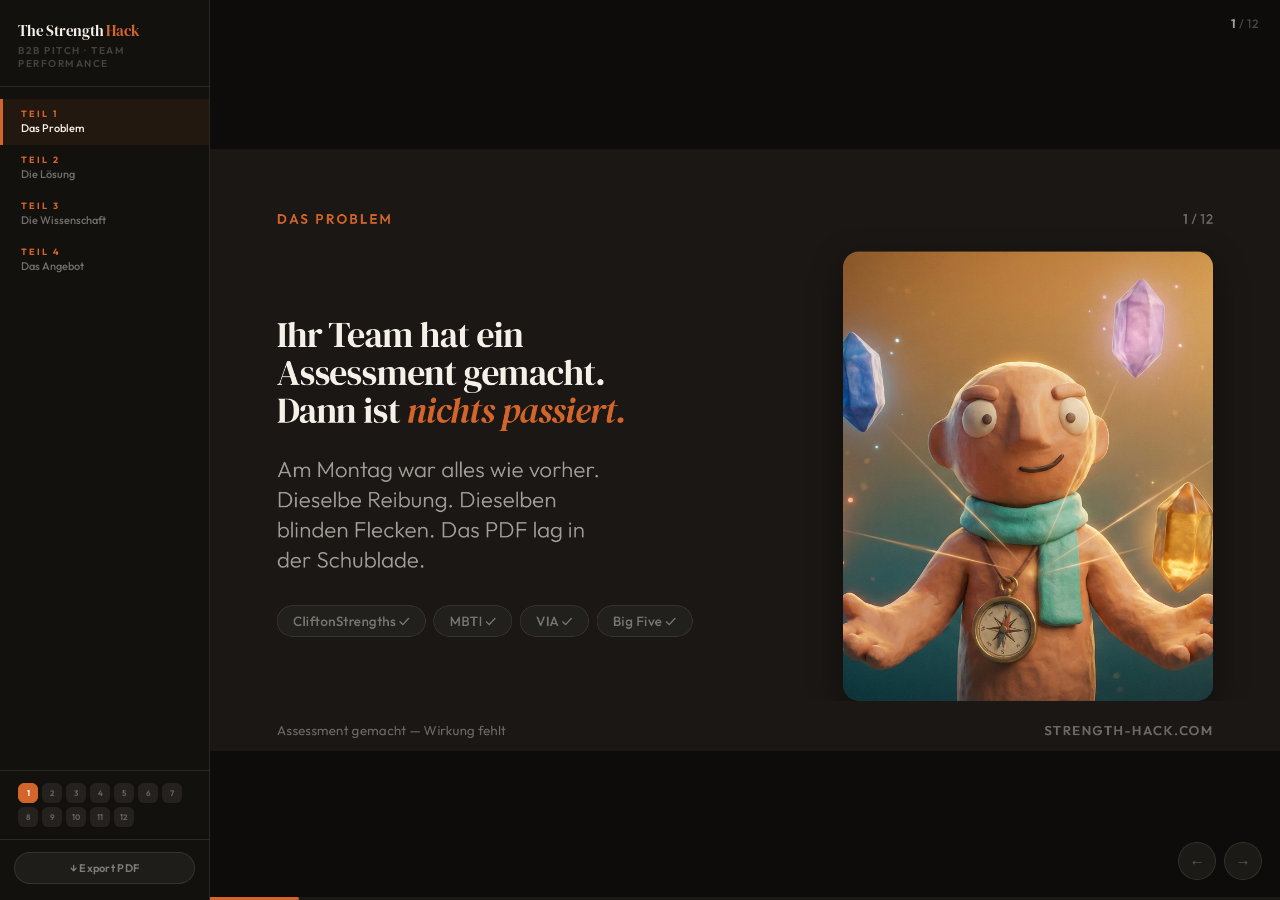
==== commit 03f80a34: "Add slide transitions, content stagger, card hover lift, and progress bar - Direction-aware slide ex" ====
--- a/index.html
+++ b/index.html
@@ -512,6 +512,9 @@
 }
 .slide.beige .card-title,
 .slide.light .card-title { color: var(--ink); }
+/* Light/orange feat-cards always use ink regardless of parent slide background */
+.feat-card.light .card-title,
+.feat-card.orange .card-title { color: var(--ink); }
 
 .card-body {
   font-family: var(--font-outfit);
@@ -521,6 +524,8 @@
 }
 .slide.beige .card-body,
 .slide.light .card-body { color: var(--ink-2); }
+.feat-card.light .card-body,
+.feat-card.orange .card-body { color: var(--ink-2); }
 
 /* ══════════════════════════════════════════════════════════════
    STAT / ROI
@@ -895,6 +900,61 @@
   text-decoration: none;
   box-shadow: 0 8px 32px rgba(212,101,42,0.28);
   letter-spacing: 0.3px;
+}
+
+/* ══════════════════════════════════════════════════════════════
+   ANIMATIONS & TRANSITIONS
+   ══════════════════════════════════════════════════════════════ */
+
+/* 1. Slide exit fade */
+.slide.exiting {
+  opacity: 0;
+  transition: opacity 0.25s cubic-bezier(0.25,0.46,0.45,0.94);
+}
+
+/* 2. Content stagger */
+@keyframes staggerFadeUp {
+  from { opacity: 0; transform: translateY(26px); }
+  to   { opacity: 1; transform: translateY(0); }
+}
+[data-a] { opacity: 0; }
+.slide.active [data-a] {
+  animation: staggerFadeUp 0.58s cubic-bezier(0.25,0.46,0.45,0.94) both;
+}
+.slide.active [data-a="1"] { animation-delay:   0ms; }
+.slide.active [data-a="2"] { animation-delay:  80ms; }
+.slide.active [data-a="3"] { animation-delay: 160ms; }
+.slide.active [data-a="4"] { animation-delay: 240ms; }
+.slide.active [data-a="5"] { animation-delay: 320ms; }
+.slide.active [data-a="6"] { animation-delay: 400ms; }
+.slide.active [data-a="7"] { animation-delay: 480ms; }
+.slide.active [data-a="8"] { animation-delay: 560ms; }
+
+/* 3. Card hover lift */
+.feat-card, .card-dark, .card-light, .card-orange, .pkg-card, .cta-card {
+  transition: transform 0.26s cubic-bezier(0.25,0.46,0.45,0.94),
+              box-shadow 0.26s cubic-bezier(0.25,0.46,0.45,0.94);
+}
+.feat-card:hover    { transform: translateY(-6px); box-shadow: 0 18px 44px rgba(0,0,0,0.14); }
+.card-dark:hover    { transform: translateY(-6px); box-shadow: 0 18px 44px rgba(0,0,0,0.28); }
+.card-light:hover   { transform: translateY(-6px); box-shadow: 0 18px 44px rgba(44,40,36,0.10); }
+.card-orange:hover  { transform: translateY(-6px); box-shadow: 0 18px 44px rgba(212,101,42,0.16); }
+.pkg-card:hover     { transform: translateY(-6px); box-shadow: 0 18px 44px rgba(44,40,36,0.10); }
+.cta-card:hover     { transform: translateY(-4px); box-shadow: 0 10px 28px rgba(0,0,0,0.22); }
+
+/* 4. Progress bar */
+.progress-bar {
+  position: fixed; bottom: 0;
+  left: var(--sidebar-w); right: 0;
+  height: 3px;
+  background: rgba(245,240,232,0.06);
+  z-index: 200; pointer-events: none;
+}
+.progress-fill {
+  height: 100%; background: var(--orange);
+  width: 0%;
+  transition: width 0.45s cubic-bezier(0.25,0.46,0.45,0.94);
+  border-radius: 0 2px 2px 0;
 }
 
 /* ══════════════════════════════════════════════════════════════
@@ -936,6 +996,9 @@
   }
   .slide[data-skip-print] { display: none !important; }
   .hero-image { box-shadow: none !important; }
+  * { animation: none !important; transition: none !important; }
+  [data-a] { opacity: 1 !important; transform: none !important; }
+  .progress-bar { display: none !important; }
 }
 </style>
 </head>
@@ -1004,20 +1067,20 @@
 
           <div class="grid-2-58" style="gap:100px; align-items:center;">
             <div>
-              <h1 class="h2" style="font-size:64px; margin-bottom:44px; max-width:820px;">
+              <h1 class="h2" data-a="1" style="font-size:64px; margin-bottom:44px; max-width:820px;">
                 Ihr Team hat ein Assessment gemacht. Dann ist <em class="accent">nichts passiert.</em>
               </h1>
-              <p class="sub" style="margin-bottom:56px; max-width:680px;">
+              <p class="sub" data-a="2" style="margin-bottom:56px; max-width:680px;">
                 Am Montag war alles wie vorher. Dieselbe Reibung. Dieselben blinden Flecken. Das PDF lag in der Schublade.
               </p>
-              <div style="display:flex; flex-wrap:wrap; gap:14px;">
+              <div data-a="3" style="display:flex; flex-wrap:wrap; gap:14px;">
                 <span style="display:inline-flex; align-items:center; padding:12px 28px; border-radius:980px; border:1px solid rgba(245,240,232,0.15); background:rgba(245,240,232,0.04); font-size:24px; font-weight:500; color:rgba(245,240,232,0.42); letter-spacing:0.5px;">CliftonStrengths ✓</span>
                 <span style="display:inline-flex; align-items:center; padding:12px 28px; border-radius:980px; border:1px solid rgba(245,240,232,0.15); background:rgba(245,240,232,0.04); font-size:24px; font-weight:500; color:rgba(245,240,232,0.42); letter-spacing:0.5px;">MBTI ✓</span>
                 <span style="display:inline-flex; align-items:center; padding:12px 28px; border-radius:980px; border:1px solid rgba(245,240,232,0.15); background:rgba(245,240,232,0.04); font-size:24px; font-weight:500; color:rgba(245,240,232,0.42); letter-spacing:0.5px;">VIA ✓</span>
                 <span style="display:inline-flex; align-items:center; padding:12px 28px; border-radius:980px; border:1px solid rgba(245,240,232,0.15); background:rgba(245,240,232,0.04); font-size:24px; font-weight:500; color:rgba(245,240,232,0.42); letter-spacing:0.5px;">Big Five ✓</span>
               </div>
             </div>
-            <div class="hero-image">
+            <div class="hero-image" data-a="4">
               <img src="assets/milo-hero.jpg" alt="Milo">
             </div>
           </div>
@@ -1043,38 +1106,38 @@
           </div>
 
           <div style="flex:1; min-height:0; display:flex; flex-direction:column; gap:44px;">
-            <div>
-              <h2 class="h2" style="color:var(--ink); margin-bottom:16px;">
+            <div data-a="1">
+              <h2 class="h2" style="margin-bottom:16px;">
                 Reibung ist nicht nur nervig. Sie ist <em class="accent">teuer.</em>
               </h2>
-              <p class="sub" style="color:var(--ink-2);">
+              <p class="sub">
                 Jedes ungelöste Team-Problem skaliert — über jede Person, jede Woche.
               </p>
             </div>
 
             <div class="grid-4">
-              <div class="feat-card light">
+              <div class="feat-card light" data-a="2">
                 <div class="icon-box">🐌</div>
                 <div>
                   <div class="card-title" style="font-size:34px; margin-bottom:14px;">Langsamere Entscheidungen</div>
                   <div class="card-body" style="font-size:26px;">Unklare Rollen → mehr Schleifen, mehr Meetings, weniger Ergebnis</div>
                 </div>
               </div>
-              <div class="feat-card light">
+              <div class="feat-card light" data-a="3">
                 <div class="icon-box">🔁</div>
                 <div>
                   <div class="card-title" style="font-size:34px; margin-bottom:14px;">Vermeidbare Rework</div>
                   <div class="card-body" style="font-size:26px;">Fehlende Abstimmung → verlorene Zyklen, doppelte Arbeit</div>
                 </div>
               </div>
-              <div class="feat-card light">
+              <div class="feat-card light" data-a="4">
                 <div class="icon-box">💥</div>
                 <div>
                   <div class="card-title" style="font-size:34px; margin-bottom:14px;">Unnötige Konflikte</div>
                   <div class="card-body" style="font-size:26px;">Blinde Flecken → Reibungsverluste und Energie-Verschwendung</div>
                 </div>
               </div>
-              <div class="feat-card light">
+              <div class="feat-card light" data-a="5">
                 <div class="icon-box">👋</div>
                 <div>
                   <div class="card-title" style="font-size:34px; margin-bottom:14px;">Stilles Desengagement</div>
@@ -1105,16 +1168,16 @@
           </div>
 
           <div class="grid-2" style="gap:80px; align-items:center;">
-            <div>
-              <h2 class="h2" style="color:var(--ink); margin-bottom:36px;">
+            <div data-a="1">
+              <h2 class="h2" style="margin-bottom:36px;">
                 Das ist kein Soft-Thema. Das ist <em class="accent">Gallup-bewiesen.</em>
               </h2>
-              <p class="sub" style="color:var(--ink-2); max-width:640px;">
+              <p class="sub" style="max-width:640px;">
                 Gallup zeigt in großen Meta-Analysen: Engagement hängt messbar mit harten Business-Ergebnissen zusammen.
               </p>
             </div>
 
-            <div class="card-light" style="padding:52px 56px;">
+            <div class="card-light" data-a="2" style="padding:52px 56px;">
               <div style="font-size:24px; font-weight:700; letter-spacing:2.5px; text-transform:uppercase; color:var(--orange); margin-bottom:36px;">Engagement treibt</div>
               <div style="display:flex; flex-direction:column; gap:28px;">
                 <div style="display:flex; align-items:center; gap:24px;">
@@ -1163,11 +1226,11 @@
           </div>
 
           <div style="flex:1; min-height:0; display:flex; flex-direction:column; gap:36px;">
-            <h2 class="h2" style="color:var(--ink);">
+            <h2 class="h2" data-a="1" style="color:var(--ink);">
               Teams fehlt ein <em class="accent">Betriebssystem.</em>
             </h2>
 
-            <div class="compare">
+            <div class="compare" data-a="2">
               <div class="compare-side old">
                 <div class="compare-label">❌&ensp;Wo die meisten aufhören</div>
                 <div class="compare-title" style="font-size:48px;">Der Status Quo</div>
@@ -1219,24 +1282,24 @@
           </div>
 
           <div style="flex:1; min-height:0; display:flex; flex-direction:column; gap:48px;">
-            <h2 class="h2" style="color:var(--on-dark); text-align:center;">
+            <h2 class="h2" data-a="1" style="color:var(--on-dark); text-align:center;">
               Importieren → Analysieren → <em class="accent">Umsetzen</em>
             </h2>
 
             <div class="step-row">
-              <div class="step-item">
+              <div class="step-item" data-a="2">
                 <div class="step-num">1</div>
                 <div class="step-title">Importieren</div>
                 <div class="step-body">Bestehende Assessment-Ergebnisse mitbringen — CliftonStrengths, MBTI, VIA — oder unser integriertes Big-Five-Assessment in 5 Minuten machen.</div>
               </div>
-              <div class="step-divider">→</div>
-              <div class="step-item">
+              <div class="step-divider" data-a="3">→</div>
+              <div class="step-item" data-a="4">
                 <div class="step-num">2</div>
                 <div class="step-title">Analysieren</div>
                 <div class="step-body">KI kartiert eure Teamdynamik in Echtzeit: komplementäre Stärken, Reibungspunkte, blinde Flecken und Capability-Gaps.</div>
               </div>
-              <div class="step-divider">→</div>
-              <div class="step-item">
+              <div class="step-divider" data-a="5">→</div>
+              <div class="step-item" data-a="6">
                 <div class="step-num">3</div>
                 <div class="step-title">Umsetzen</div>
                 <div class="step-body">Erkenntnisse werden zu Team-Vereinbarungen, Coaching-Gesprächen, Aktionsplänen und exportierbaren Reports.</div>
@@ -1265,7 +1328,7 @@
           </div>
 
           <div style="flex:1; min-height:0; display:flex; flex-direction:column; gap:40px;">
-            <div>
+            <div data-a="1">
               <h2 class="h2" style="color:var(--ink); margin-bottom:18px;">
                 Storming ist normal. Zu lange dort bleiben ist <em class="accent">das Problem.</em>
               </h2>
@@ -1275,23 +1338,23 @@
             </div>
 
             <div class="timeline">
-              <div class="tl-stage forming">
+              <div class="tl-stage forming" data-a="2">
                 <div class="tl-bar" style="background:rgba(44,40,36,0.15);"></div>
                 <div class="tl-name" style="color:var(--ink-2);">Forming</div>
                 <div class="tl-sub">Höflich, unsicher — erste Orientierung</div>
               </div>
-              <div class="tl-stage storming">
+              <div class="tl-stage storming" data-a="3">
                 <div class="tl-bar" style="background:linear-gradient(90deg,var(--orange),#e07840);"></div>
                 <div class="tl-name" style="color:var(--orange);">Storming</div>
                 <div class="tl-sub">Reibung, Konflikte, ungeklärte Erwartungen</div>
                 <div class="tl-pill">⚡ Das verkürzen wir</div>
               </div>
-              <div class="tl-stage norming">
+              <div class="tl-stage norming" data-a="4">
                 <div class="tl-bar" style="background:linear-gradient(90deg,#C49A2A,#d4b42a);"></div>
                 <div class="tl-name" style="color:#b38a20;">Norming</div>
                 <div class="tl-sub">Vereinbarungen, Klarheit, gemeinsame Sprache</div>
               </div>
-              <div class="tl-stage performing">
+              <div class="tl-stage performing" data-a="5">
                 <div class="tl-bar" style="background:linear-gradient(90deg,#3A9268,#4aad7a);"></div>
                 <div class="tl-name" style="color:#3A9268;">Performing</div>
                 <div class="tl-sub">Flow, Ergebnisse, selbstorganisierendes Team</div>
@@ -1320,7 +1383,7 @@
           </div>
 
           <div class="grid-2" style="gap:80px; align-items:center;">
-            <div>
+            <div data-a="1">
               <h2 class="h2" style="color:var(--on-dark); margin-bottom:36px;">
                 Psychologische Sicherheit ist ein <em class="accent">Performance-Hebel.</em>
               </h2>
@@ -1329,7 +1392,7 @@
               </p>
             </div>
 
-            <div class="card-dark" style="padding:52px 56px;">
+            <div class="card-dark" data-a="2" style="padding:52px 56px;">
               <div style="font-size:24px; font-weight:700; letter-spacing:2.5px; text-transform:uppercase; color:rgba(212,101,42,0.7); margin-bottom:36px;">In der Praxis heißt das</div>
               <div style="display:flex; flex-direction:column; gap:32px;">
                 <div style="display:flex; align-items:flex-start; gap:24px;">
@@ -1378,7 +1441,7 @@
           </div>
 
           <div style="flex:1; min-height:0; display:flex; flex-direction:column; gap:44px;">
-            <div>
+            <div data-a="1">
               <h2 class="h2" style="color:var(--ink); margin-bottom:16px;">
                 Schluss mit Besetzung nach <em class="accent">Bauchgefühl.</em>
               </h2>
@@ -1388,21 +1451,21 @@
             </div>
 
             <div class="grid-3">
-              <div class="feat-card light">
+              <div class="feat-card light" data-a="2">
                 <div class="icon-box">🔍</div>
                 <div>
                   <div class="card-title" style="font-size:36px; margin-bottom:14px;">Was sollte dieses Team lassen?</div>
                   <div class="card-body" style="font-size:26px;">Energiefressende Tätigkeiten identifizieren, die gegen die natürlichen Stärken arbeiten.</div>
                 </div>
               </div>
-              <div class="feat-card orange">
+              <div class="feat-card orange" data-a="3">
                 <div class="icon-box" style="background:rgba(212,101,42,0.15);">🧩</div>
                 <div>
                   <div class="card-title" style="font-size:36px; margin-bottom:14px;">Wo brauchen wir ein anderes Profil?</div>
                   <div class="card-body" style="font-size:26px;">Capability-Gaps aufdecken, die kein aktuelles Teammitglied abdeckt.</div>
                 </div>
               </div>
-              <div class="feat-card light">
+              <div class="feat-card light" data-a="4">
                 <div class="icon-box" style="background:rgba(196,154,42,0.12);">⚖️</div>
                 <div>
                   <div class="card-title" style="font-size:36px; margin-bottom:14px;">Rolle anpassen oder neu besetzen?</div>
@@ -1433,7 +1496,7 @@
           </div>
 
           <div class="grid-2" style="gap:80px; align-items:center;">
-            <div>
+            <div data-a="1">
               <h2 class="h2" style="color:var(--ink); margin-bottom:36px;">
                 Einfache Rechnung.<br><em class="accent">CFO-tauglich.</em>
               </h2>
@@ -1442,7 +1505,7 @@
               </p>
             </div>
 
-            <div class="card-light" style="padding:52px 56px;">
+            <div class="card-light" data-a="2" style="padding:52px 56px;">
               <div style="margin-bottom:36px;">
                 <div style="font-family:var(--font-dm-serif); font-size:100px; line-height:0.9; letter-spacing:-4px; color:var(--orange);">60<span style="font-size:48px; letter-spacing:-1px;"> Min.</span></div>
                 <div style="font-size:28px; font-weight:500; color:var(--ink-2); margin-top:14px;">gespart pro Person pro Woche</div>
@@ -1482,12 +1545,12 @@
           </div>
 
           <div style="flex:1; min-height:0; display:flex; flex-direction:column; gap:40px;">
-            <h2 class="h2" style="color:var(--ink); text-align:center;">
+            <h2 class="h2" data-a="1" style="color:var(--ink); text-align:center;">
               Ein System, <em class="accent">keine Software.</em>
             </h2>
 
             <div class="grid-2" style="gap:40px; align-items:stretch; flex:1; min-height:0;">
-              <div class="pkg-card">
+              <div class="pkg-card" data-a="2">
                 <div class="pkg-name">Team Performance Sprint</div>
                 <div class="pkg-duration">2–3 Wochen</div>
                 <div class="pkg-desc">Schnelle Diagnose und Ausrichtung für Teams, die sofort Klarheit brauchen.</div>
@@ -1500,7 +1563,7 @@
                   <li>Follow-up-Check nach 2 Wochen</li>
                 </ul>
               </div>
-              <div class="pkg-card featured">
+              <div class="pkg-card featured" data-a="3">
                 <div class="pkg-name">Team Re-Design</div>
                 <div class="pkg-duration">6–8 Wochen</div>
                 <div class="pkg-desc">Tiefgreifende Neuaufstellung für Teams, die ihre Arbeitsweise nachhaltig verändern wollen.</div>
@@ -1537,11 +1600,11 @@
           </div>
 
           <div style="flex:1; min-height:0; display:flex; flex-direction:column; gap:36px;">
-            <h2 class="h2" style="color:var(--on-dark);">
+            <h2 class="h2" data-a="1" style="color:var(--on-dark);">
               Aufgebaut auf <em class="accent">1.000+ Stunden</em> echtem Coaching.
             </h2>
 
-            <div style="display:grid; grid-template-columns:repeat(3,1fr); gap:28px; flex-shrink:0;">
+            <div data-a="2" style="display:grid; grid-template-columns:repeat(3,1fr); gap:28px; flex-shrink:0;">
               <div class="card-dark" style="padding:44px 40px; text-align:center;">
                 <div class="stat-big">500<span style="font-size:60px;">+</span></div>
                 <div class="stat-label">betreute Fachkräfte</div>
@@ -1556,7 +1619,7 @@
               </div>
             </div>
 
-            <div class="card-dark" style="padding:48px 56px; flex:1; min-height:0; display:flex; flex-direction:column; justify-content:center;">
+            <div class="card-dark" data-a="3" style="padding:48px 56px; flex:1; min-height:0; display:flex; flex-direction:column; justify-content:center;">
               <span class="quote-mark">"</span>
               <div class="quote-text">
                 Nach der Diagnose haben wir unsere Eskalations-Meetings halbiert. Ownership wurde klar, weil jeder die komplementären Stärken verstanden hat. Es ist ein System, das bleibt.
@@ -1585,47 +1648,47 @@
             <div class="page-num">12 / 12</div>
           </div>
 
-          <div class="grid-2" style="gap:100px; align-items:center;">
-            <div style="display:flex; flex-direction:column; gap:36px;">
-              <div>
-                <h2 class="h2" style="color:var(--on-dark); font-size:56px; margin-bottom:24px;">
+          <div class="grid-2" style="gap:80px; align-items:center; flex:1; min-height:0;">
+            <div style="display:flex; flex-direction:column; gap:24px;">
+              <div data-a="1">
+                <h2 class="h2" style="color:var(--on-dark); font-size:48px; margin-bottom:18px;">
                   Das einfachste <em class="accent">„Ja"</em> dieses Quartals.
                 </h2>
-                <p class="sub" style="max-width:580px;">
+                <p class="sub" style="font-size:34px; max-width:580px;">
                   Ein Gespräch. Null Verpflichtung. Volle Klarheit.
                 </p>
               </div>
 
-              <div style="display:flex; flex-direction:column; gap:14px;">
-                <div class="cta-card">
-                  <div class="cta-icon">📞</div>
+              <div style="display:flex; flex-direction:column; gap:10px;">
+                <div class="cta-card" data-a="2" style="padding:20px 28px;">
+                  <div class="cta-icon" style="font-size:34px;">📞</div>
                   <div>
-                    <div class="cta-title">45 Min. Discovery</div>
-                    <div class="cta-sub">Euren Team-Kontext verstehen und einordnen</div>
+                    <div class="cta-title" style="font-size:30px;">45 Min. Discovery</div>
+                    <div class="cta-sub" style="font-size:24px;">Euren Team-Kontext verstehen und einordnen</div>
                   </div>
                 </div>
-                <div class="cta-card">
-                  <div class="cta-icon">🔬</div>
+                <div class="cta-card" data-a="3" style="padding:20px 28px;">
+                  <div class="cta-icon" style="font-size:34px;">🔬</div>
                   <div>
-                    <div class="cta-title">2-Wochen-Diagnose</div>
-                    <div class="cta-sub">Team-Map + Top-3-Reibungspunkte</div>
+                    <div class="cta-title" style="font-size:30px;">2-Wochen-Diagnose</div>
+                    <div class="cta-sub" style="font-size:24px;">Team-Map + Top-3-Reibungspunkte</div>
                   </div>
                 </div>
-                <div class="cta-card">
-                  <div class="cta-icon">📋</div>
+                <div class="cta-card" data-a="4" style="padding:20px 28px;">
+                  <div class="cta-icon" style="font-size:34px;">📋</div>
                   <div>
-                    <div class="cta-title">30-Tage-Aktionsplan</div>
-                    <div class="cta-sub">Konkrete Schritte, die euer Team sofort umsetzen kann</div>
+                    <div class="cta-title" style="font-size:30px;">30-Tage-Aktionsplan</div>
+                    <div class="cta-sub" style="font-size:24px;">Konkrete Schritte, die euer Team sofort umsetzen kann</div>
                   </div>
                 </div>
               </div>
 
-              <a href="https://calendar.app.google/rjkerVN3rhHKscfh8" target="_blank" class="btn-solid" style="width:fit-content;">
+              <a href="https://calendar.app.google/rjkerVN3rhHKscfh8" target="_blank" class="btn-solid" data-a="5" style="width:fit-content; font-size:26px; padding:20px 44px;">
                 Kostenloses Discovery-Gespräch buchen
               </a>
             </div>
 
-            <div class="hero-image">
+            <div class="hero-image" data-a="6">
               <img src="assets/milo-growth.jpg" alt="Milo">
             </div>
           </div>
@@ -1642,6 +1705,8 @@
   </main>
 
 </div><!-- /app -->
+
+<div class="progress-bar"><div class="progress-fill" id="progressFill"></div></div>
 
 <script>
   /* ============================================================
@@ -1678,16 +1743,23 @@
 
   /* ── Navigation ───────────────────────────────────────────── */
   function go(delta) {
-    const next = cur + delta;
-    if (next < 0 || next >= SLIDES.length) return;
-    goTo(next);
+    goTo(cur + delta);
   }
 
   function goTo(idx) {
-    SLIDES[cur].classList.remove('active');
+    if (idx < 0 || idx >= SLIDES.length || idx === cur) return;
+    const out = SLIDES[cur];
     cur = idx;
+    out.classList.add('exiting');
     SLIDES[cur].classList.add('active');
+    setTimeout(() => out.classList.remove('active', 'exiting'), 280);
     updateUI();
+    updateProgress();
+  }
+
+  function updateProgress() {
+    const fill = document.getElementById('progressFill');
+    if (fill) fill.style.width = ((cur + 1) / SLIDES.length * 100) + '%';
   }
 
   function goChapter(ch) {
@@ -1744,6 +1816,7 @@
   buildDots();
   scaleSlides();
   updateUI();
+  updateProgress();
 </script>
 
 </body>
